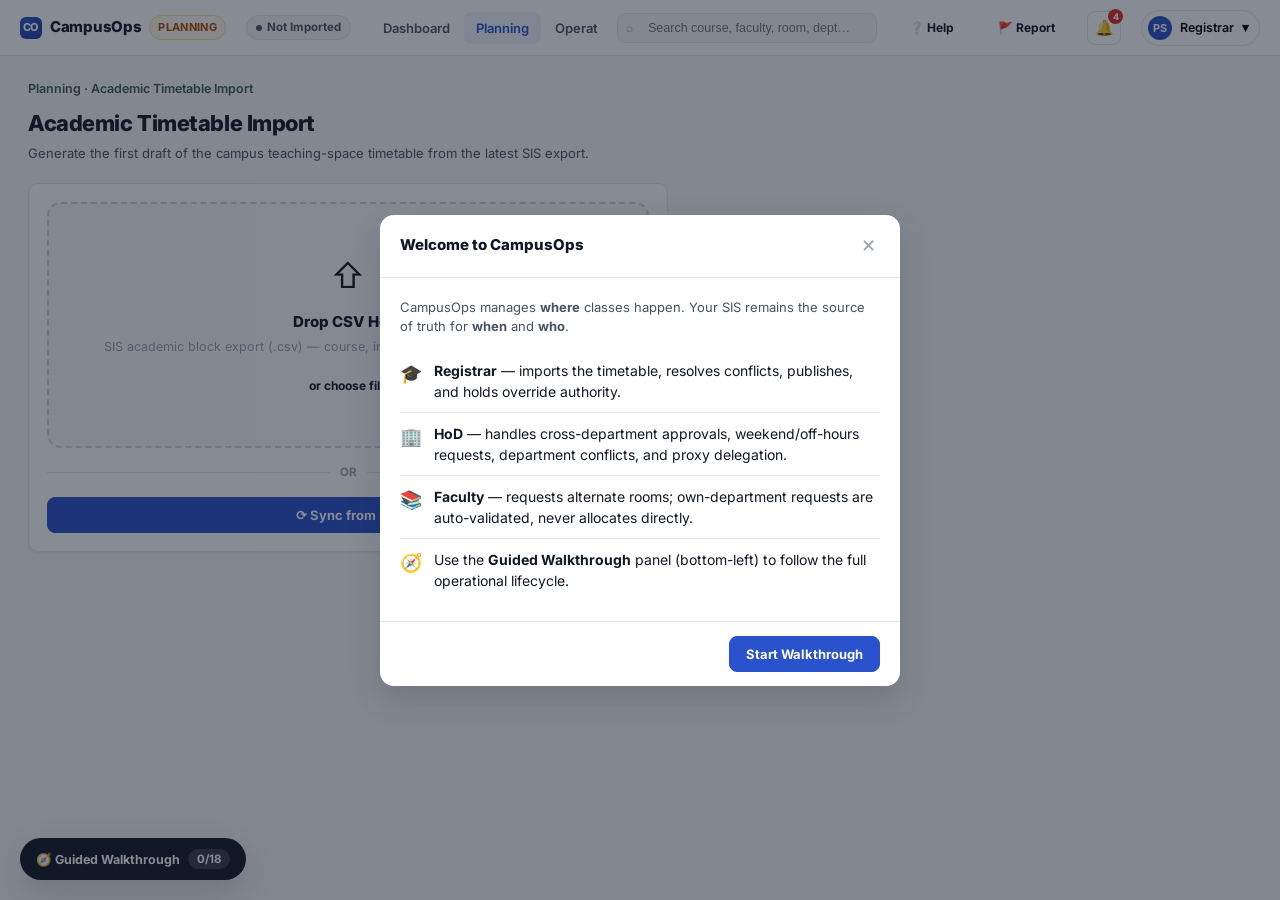
==== CampusOps.html @ adc52c23 "Rename CampusOps,html to CampusOps.html" ====
<!DOCTYPE html>
<html lang="en">
<head>
<meta charset="UTF-8" />
<meta name="viewport" content="width=device-width, initial-scale=1.0" />
<title>CampusOps — Campus Space Operations</title>
<link rel="preconnect" href="https://fonts.googleapis.com">
<link href="https://fonts.googleapis.com/css2?family=Inter:wght@400;500;600;700;800&family=JetBrains+Mono:wght@500;600&display=swap" rel="stylesheet">
<style>
:root{
  --bg:#F6F7F9;
  --surface:#FFFFFF;
  --border:#E4E7EC;
  --border-strong:#D0D5DD;
  --text:#101828;
  --text-2:#475467;
  --text-3:#98A2B3;
  --blue:#2952CC;
  --blue-dark:#1F3FA3;
  --blue-light:#EEF2FF;
  --blue-line:#C7D2FE;
  --red:#D92D20;
  --red-light:#FEF3F2;
  --red-line:#FECDCA;
  --amber:#B54708;
  --amber-light:#FFFAEB;
  --amber-line:#FEDF89;
  --green:#067647;
  --green-light:#ECFDF3;
  --green-line:#ABEFC6;
  --grey-chip:#F2F4F7;
  --radius:10px;
  --shadow-sm:0 1px 2px rgba(16,24,40,.05);
  --shadow-md:0 4px 12px rgba(16,24,40,.08);
  --shadow-lg:0 12px 32px rgba(16,24,40,.16);
}
*{box-sizing:border-box;}
html,body{margin:0;padding:0;}
body{
  font-family:'Inter',-apple-system,BlinkMacSystemFont,sans-serif;
  background:var(--bg);
  color:var(--text);
  font-size:14px;
  line-height:1.5;
  -webkit-font-smoothing:antialiased;
}
.mono{font-family:'JetBrains Mono',monospace;}
a{color:inherit;text-decoration:none;}
button{font-family:inherit;cursor:pointer;}
::selection{background:var(--blue-line);}

#app{min-height:100vh;display:flex;flex-direction:column;}

/* ===== Topbar ===== */
.topbar{
  height:56px;flex:0 0 56px;display:flex;align-items:center;gap:20px;
  padding:0 20px;background:var(--surface);border-bottom:1px solid var(--border);
  position:sticky;top:0;z-index:40;
}
.logo{display:flex;align-items:center;gap:8px;font-weight:800;font-size:15px;letter-spacing:-.02em;flex:0 0 auto;}
.logo .mark{width:22px;height:22px;border-radius:6px;background:linear-gradient(135deg,var(--blue),var(--blue-dark));display:flex;align-items:center;justify-content:center;color:#fff;font-size:11px;font-weight:800;}
.mode-badge{font-size:11px;font-weight:700;padding:3px 8px;border-radius:100px;letter-spacing:.03em;text-transform:uppercase;}
.mode-badge.planning{background:var(--amber-light);color:var(--amber);border:1px solid var(--amber-line);}
.mode-badge.operations{background:var(--green-light);color:var(--green);border:1px solid var(--green-line);}

.topnav{display:flex;align-items:center;gap:2px;flex:1;overflow-x:auto;}
.topnav button{
  background:transparent;border:none;color:var(--text-2);font-size:13px;font-weight:600;
  padding:8px 12px;border-radius:8px;white-space:nowrap;transition:background .12s,color .12s;
}
.topnav button:hover{background:var(--grey-chip);color:var(--text);}
.topnav button.active{background:var(--blue-light);color:var(--blue);}

.search-wrap{position:relative;flex:0 0 260px;}
.search-wrap input{
  width:100%;padding:7px 10px 7px 30px;border-radius:8px;border:1px solid var(--border);
  background:var(--bg);font-size:12.5px;color:var(--text);
}
.search-wrap input:focus{outline:2px solid var(--blue-line);background:var(--surface);}
.search-icon{position:absolute;left:9px;top:50%;transform:translateY(-50%);color:var(--text-3);font-size:12px;}
.search-results{
  position:absolute;top:36px;left:0;right:0;background:var(--surface);border:1px solid var(--border);
  border-radius:10px;box-shadow:var(--shadow-lg);max-height:280px;overflow:auto;z-index:60;
}
.search-row{padding:8px 12px;display:flex;align-items:center;justify-content:space-between;gap:8px;border-bottom:1px solid var(--border);}
.search-row:last-child{border-bottom:none;}
.search-row:hover{background:var(--blue-light);}
.search-empty{padding:14px;color:var(--text-3);font-size:12.5px;text-align:center;}

.persona-switcher{position:relative;flex:0 0 auto;}
.persona-btn{
  display:flex;align-items:center;gap:8px;background:var(--surface);border:1px solid var(--border);
  padding:5px 10px 5px 6px;border-radius:100px;font-size:12.5px;font-weight:600;
}
.avatar{width:24px;height:24px;border-radius:50%;background:var(--blue);color:#fff;display:flex;align-items:center;justify-content:center;font-size:11px;font-weight:700;}
.persona-menu{
  position:absolute;right:0;top:40px;background:var(--surface);border:1px solid var(--border);
  border-radius:10px;box-shadow:var(--shadow-lg);width:230px;padding:6px;z-index:60;
}
.persona-menu .label{font-size:11px;color:var(--text-3);padding:6px 8px 2px;text-transform:uppercase;letter-spacing:.04em;font-weight:700;}
.persona-opt{display:flex;align-items:center;gap:8px;padding:8px;border-radius:8px;font-size:13px;font-weight:600;}
.persona-opt:hover{background:var(--grey-chip);}
.persona-opt.active{background:var(--blue-light);color:var(--blue);}

.bell{position:relative;flex:0 0 auto;width:34px;height:34px;border-radius:8px;border:1px solid var(--border);background:var(--surface);display:flex;align-items:center;justify-content:center;font-size:15px;}
.bell .dot{position:absolute;top:-3px;right:-3px;background:var(--red);color:#fff;font-size:9px;font-weight:800;min-width:15px;height:15px;border-radius:50%;display:flex;align-items:center;justify-content:center;padding:0 3px;}

/* ===== Layout ===== */
.body-wrap{flex:1;display:flex;min-height:0;}
.main{flex:1;padding:24px 28px 90px;max-width:1360px;margin:0 auto;width:100%;}
.crumbs{font-size:12.5px;color:var(--text-3);margin-bottom:8px;font-weight:600;}
.crumbs span.cur{color:var(--text-2);}
.crumbs a:hover{color:var(--blue);}
.page-head{display:flex;align-items:flex-end;justify-content:space-between;margin-bottom:20px;gap:16px;flex-wrap:wrap;}
.page-title{font-size:22px;font-weight:800;letter-spacing:-.02em;margin:0 0 4px;}
.page-sub{color:var(--text-2);font-size:13px;margin:0;}
.btn{
  border:1px solid var(--border-strong);background:var(--surface);color:var(--text);
  padding:9px 16px;border-radius:8px;font-size:13px;font-weight:700;display:inline-flex;align-items:center;gap:6px;
  transition:all .12s;
}
.btn:hover{background:var(--grey-chip);}
.btn.primary{background:var(--blue);border-color:var(--blue);color:#fff;}
.btn.primary:hover{background:var(--blue-dark);}
.btn.danger{background:var(--red);border-color:var(--red);color:#fff;}
.btn.danger:hover{background:#B42318;}
.btn.ghost{border-color:transparent;background:transparent;}
.btn.ghost:hover{background:var(--grey-chip);}
.btn.sm{padding:6px 11px;font-size:12px;}
.btn:disabled{opacity:.45;cursor:not-allowed;}
.btn:disabled:hover{background:var(--surface);}

/* ===== Cards / Grid ===== */
.grid{display:grid;gap:14px;}
.grid.cols-4{grid-template-columns:repeat(4,1fr);}
.grid.cols-3{grid-template-columns:repeat(3,1fr);}
.grid.cols-2{grid-template-columns:repeat(2,1fr);}
@media(max-width:1000px){.grid.cols-4{grid-template-columns:repeat(2,1fr);}.grid.cols-3{grid-template-columns:repeat(2,1fr);}}

.card{background:var(--surface);border:1px solid var(--border);border-radius:var(--radius);box-shadow:var(--shadow-sm);}
.card-pad{padding:18px;}
.stat-card{padding:16px 18px;}
.stat-card .stat-label{font-size:12px;color:var(--text-2);font-weight:600;display:flex;align-items:center;gap:6px;margin-bottom:8px;}
.stat-card .stat-value{font-size:26px;font-weight:800;letter-spacing:-.02em;}
.stat-card .stat-value.red{color:var(--red);}
.stat-card .stat-value.amber{color:var(--amber);}
.stat-card .stat-value.green{color:var(--green);}
.stat-card .stat-foot{font-size:11.5px;color:var(--text-3);margin-top:4px;}

.section-title{font-size:14px;font-weight:800;margin:26px 0 12px;display:flex;align-items:center;justify-content:space-between;}
.section-title .hint{font-size:11.5px;font-weight:600;color:var(--text-3);}

/* building tile */
.tile{padding:16px;cursor:pointer;transition:box-shadow .12s,border-color .12s;}
.tile:hover{box-shadow:var(--shadow-md);border-color:var(--border-strong);}
.tile-top{display:flex;align-items:center;justify-content:space-between;margin-bottom:10px;}
.tile-name{font-weight:700;font-size:14px;}
.tile-meta{font-size:12px;color:var(--text-2);}
.occ-bar{height:6px;background:var(--grey-chip);border-radius:100px;overflow:hidden;margin-top:10px;}
.occ-bar .fill{height:100%;background:var(--blue);border-radius:100px;}

/* chips */
.chip{display:inline-flex;align-items:center;gap:5px;font-size:11.5px;font-weight:700;padding:3px 9px;border-radius:100px;white-space:nowrap;}
.chip.blue{background:var(--blue-light);color:var(--blue);border:1px solid var(--blue-line);}
.chip.red{background:var(--red-light);color:var(--red);border:1px solid var(--red-line);}
.chip.amber{background:var(--amber-light);color:var(--amber);border:1px solid var(--amber-line);}
.chip.green{background:var(--green-light);color:var(--green);border:1px solid var(--green-line);}
.chip.grey{background:var(--grey-chip);color:var(--text-2);border:1px solid var(--border);}
.dot-ind{width:6px;height:6px;border-radius:50%;background:currentColor;}

/* priority pill */
.pri{font-size:11px;font-weight:800;padding:3px 8px;border-radius:6px;letter-spacing:.02em;}
.pri.P0{background:#7A271A;color:#fff;}
.pri.P1{background:var(--red);color:#fff;}
.pri.P2{background:var(--amber);color:#fff;}
.pri.P3{background:#6941C6;color:#fff;}
.pri.P4{background:var(--text-3);color:#fff;}

/* table */
.table-wrap{background:var(--surface);border:1px solid var(--border);border-radius:var(--radius);overflow:hidden;box-shadow:var(--shadow-sm);}
table{width:100%;border-collapse:collapse;font-size:13px;}
thead th{
  text-align:left;font-size:11px;text-transform:uppercase;letter-spacing:.04em;color:var(--text-3);
  font-weight:700;padding:10px 16px;border-bottom:1px solid var(--border);background:#FAFBFC;
}
tbody td{padding:11px 16px;border-bottom:1px solid var(--border);vertical-align:middle;}
tbody tr:last-child td{border-bottom:none;}
tbody tr.clickable{cursor:pointer;transition:background .1s;}
tbody tr.clickable:hover{background:var(--blue-light);}
.cell-strong{font-weight:700;}
.cell-muted{color:var(--text-3);}
.group-row td{background:#FAFBFC;font-weight:800;font-size:11.5px;text-transform:uppercase;letter-spacing:.04em;color:var(--text-2);padding:8px 16px;}

/* conflict card list */
.conflict-item{display:flex;align-items:center;gap:14px;padding:14px 16px;border-bottom:1px solid var(--border);}
.conflict-item:last-child{border-bottom:none;}
.conflict-main{flex:1;min-width:0;}
.conflict-title{font-weight:700;font-size:13.5px;display:flex;align-items:center;gap:8px;margin-bottom:2px;}
.conflict-sub{color:var(--text-2);font-size:12.5px;}

/* form */
.field{margin-bottom:14px;}
.field label{display:block;font-size:12.5px;font-weight:700;margin-bottom:6px;color:var(--text-2);}
.field input[type=text],.field input[type=date],.field input[type=time],.field input[type=number],.field select,.field textarea{
  width:100%;padding:9px 11px;border:1px solid var(--border-strong);border-radius:8px;font-size:13px;font-family:inherit;background:var(--surface);color:var(--text);
}
.field textarea{resize:vertical;min-height:70px;}
.field input:focus,.field select:focus,.field textarea:focus{outline:2px solid var(--blue-line);border-color:var(--blue);}
.checkrow{display:flex;gap:18px;}
.checkitem{display:flex;align-items:center;gap:6px;font-size:13px;font-weight:600;}

/* stepper */
.stepper{display:flex;align-items:center;gap:0;margin:14px 0 6px;}
.stepper .step{display:flex;flex-direction:column;align-items:center;flex:1;position:relative;}
.stepper .step .dotc{width:26px;height:26px;border-radius:50%;background:var(--grey-chip);color:var(--text-3);display:flex;align-items:center;justify-content:center;font-size:12px;font-weight:800;border:2px solid var(--border);z-index:1;}
.stepper .step.done .dotc{background:var(--green);border-color:var(--green);color:#fff;}
.stepper .step.active .dotc{background:var(--blue);border-color:var(--blue);color:#fff;}
.stepper .step .lbl{font-size:11px;margin-top:6px;color:var(--text-2);font-weight:700;text-align:center;}
.stepper .step:not(:last-child)::after{content:'';position:absolute;top:13px;left:calc(50% + 16px);right:calc(-50% + 16px);height:2px;background:var(--border);}
.stepper .step.done:not(:last-child)::after{background:var(--green);}

/* pipeline processing */
.pipe-item{display:flex;align-items:center;gap:10px;padding:9px 0;font-size:13px;font-weight:600;color:var(--text-3);}
.pipe-item.done{color:var(--text);}
.pipe-item .ic{width:18px;height:18px;border-radius:50%;border:2px solid var(--border-strong);flex:0 0 auto;display:flex;align-items:center;justify-content:center;font-size:10px;}
.pipe-item.done .ic{background:var(--green);border-color:var(--green);color:#fff;}
.pipe-item.spin .ic{border-top-color:var(--blue);animation:spin .8s linear infinite;}
@keyframes spin{to{transform:rotate(360deg);}}

/* dropzone */
.dropzone{
  border:2px dashed var(--border-strong);border-radius:14px;padding:46px 20px;text-align:center;background:#FAFBFC;
  transition:border-color .15s,background .15s;
}
.dropzone.hover{border-color:var(--blue);background:var(--blue-light);}
.dropzone .icon{font-size:34px;margin-bottom:10px;}

/* modal */
.modal-backdrop{position:fixed;inset:0;background:rgba(16,24,40,.5);display:flex;align-items:center;justify-content:center;z-index:100;padding:20px;}
.modal{background:var(--surface);border-radius:14px;width:100%;max-width:480px;box-shadow:var(--shadow-lg);max-height:88vh;overflow:auto;}
.modal.wide{max-width:640px;}
.modal-head{padding:18px 20px;border-bottom:1px solid var(--border);display:flex;align-items:center;justify-content:space-between;}
.modal-head h3{margin:0;font-size:15px;font-weight:800;}
.modal-body{padding:20px;}
.modal-foot{padding:14px 20px;border-top:1px solid var(--border);display:flex;justify-content:flex-end;gap:8px;}
.close-x{background:none;border:none;font-size:18px;color:var(--text-3);line-height:1;padding:4px;}

.room-suggest{display:flex;align-items:center;justify-content:space-between;padding:12px 14px;border:1px solid var(--border);border-radius:10px;margin-bottom:10px;}
.room-suggest .rname{font-weight:700;font-size:13.5px;}
.room-suggest .rmeta{font-size:12px;color:var(--text-2);margin-top:2px;}

/* toasts */
.toast-stack{position:fixed;bottom:20px;right:20px;z-index:200;display:flex;flex-direction:column;gap:8px;width:320px;}
.toast{background:var(--text);color:#fff;padding:12px 14px;border-radius:10px;font-size:13px;font-weight:600;box-shadow:var(--shadow-lg);display:flex;gap:10px;align-items:flex-start;animation:toastin .18s ease-out;}
.toast .ic{flex:0 0 auto;}
@keyframes toastin{from{opacity:0;transform:translateY(6px);}to{opacity:1;transform:translateY(0);}}

/* walkthrough panel */
.wt-fab{position:fixed;left:20px;bottom:20px;z-index:90;background:var(--text);color:#fff;border:none;border-radius:100px;padding:11px 16px;font-weight:700;font-size:12.5px;box-shadow:var(--shadow-lg);display:flex;align-items:center;gap:8px;}
.wt-panel{position:fixed;left:20px;bottom:20px;z-index:90;width:300px;background:var(--surface);border:1px solid var(--border);border-radius:14px;box-shadow:var(--shadow-lg);max-height:70vh;display:flex;flex-direction:column;}
.wt-head{padding:12px 14px;border-bottom:1px solid var(--border);display:flex;align-items:center;justify-content:space-between;}
.wt-head b{font-size:13px;}
.wt-progress{height:4px;background:var(--grey-chip);}
.wt-progress .fill{height:100%;background:var(--blue);}
.wt-list{overflow:auto;padding:8px;flex:1;}
.wt-item{display:flex;gap:8px;padding:7px 8px;border-radius:8px;font-size:12px;}
.wt-item.active{background:var(--blue-light);}
.wt-item .n{width:18px;height:18px;border-radius:50%;border:2px solid var(--border-strong);flex:0 0 auto;display:flex;align-items:center;justify-content:center;font-size:9px;font-weight:800;color:var(--text-3);margin-top:1px;}
.wt-item.done .n{background:var(--green);border-color:var(--green);color:#fff;}
.wt-item.active .n{border-color:var(--blue);color:var(--blue);}
.wt-item span.t{color:var(--text-2);font-weight:600;}
.wt-item.done span.t{color:var(--text-3);text-decoration:line-through;}
.wt-item.active span.t{color:var(--text);font-weight:700;}
.wt-foot{padding:10px 14px;border-top:1px solid var(--border);}

/* banner */
.banner{padding:12px 16px;border-radius:10px;font-size:13px;font-weight:600;display:flex;align-items:center;gap:10px;margin-bottom:16px;}
.banner.green{background:var(--green-light);color:var(--green);border:1px solid var(--green-line);}
.banner.amber{background:var(--amber-light);color:var(--amber);border:1px solid var(--amber-line);}
.banner.red{background:var(--red-light);color:var(--red);border:1px solid var(--red-line);}
.banner.blue{background:var(--blue-light);color:var(--blue);border:1px solid var(--blue-line);}

.empty{padding:40px 20px;text-align:center;color:var(--text-3);}
.empty .icon{font-size:28px;margin-bottom:8px;}

.audit-row{display:flex;gap:10px;padding:10px 0;border-bottom:1px solid var(--border);font-size:12.5px;}
.audit-row:last-child{border-bottom:none;}
.audit-time{color:var(--text-3);white-space:nowrap;flex:0 0 auto;font-family:'JetBrains Mono',monospace;font-size:11px;padding-top:1px;}

.two-col{display:grid;grid-template-columns:1.3fr 1fr;gap:18px;}
@media(max-width:900px){.two-col{grid-template-columns:1fr;}}

.kv{display:grid;grid-template-columns:auto 1fr;gap:8px 16px;font-size:13px;}
.kv .k{color:var(--text-3);font-weight:600;}
.kv .v{font-weight:700;}

.pill-toggle{display:inline-flex;border:1px solid var(--border-strong);border-radius:100px;padding:2px;background:var(--grey-chip);}
.pill-toggle button{border:none;background:none;padding:5px 11px;border-radius:100px;font-size:12px;font-weight:700;color:var(--text-2);}
.pill-toggle button.on{background:var(--surface);color:var(--text);box-shadow:var(--shadow-sm);}

.onboard-card{max-width:520px;}
.onboard-tip{display:flex;gap:12px;padding:10px 0;border-bottom:1px solid var(--border);}
.onboard-tip:last-child{border-bottom:none;}
.onboard-tip .ic{font-size:18px;}
</style>
</head>
<body>
<div id="app"></div>

<script>
/* ============================================================
   CampusOps — Campus Space Operations prototype
   Single-file interactive prototype implementing the PRD.
   ============================================================ */

/* ---------------- DATA ---------------- */

const ROOMS = {
  A101:{id:'A101',name:'Hall A101',building:'eng',group:'Lecture Halls',capacity:120,status:'Occupied',dept:'Electrical Engineering',ownership:'DEPT_OWNED',facilities:['Projector','AC']},
  A102:{id:'A102',name:'Hall A102',building:'eng',group:'Lecture Halls',capacity:60,status:'Available',dept:'Electrical Engineering',ownership:'DEPT_OWNED',facilities:['Projector']},
  A103:{id:'A103',name:'Hall A103',building:'eng',group:'Lecture Halls',capacity:100,status:'Offline',reason:'Electrical Failure',dept:'Electrical Engineering',ownership:'DEPT_OWNED',facilities:['Projector','AC']},
  A204:{id:'A204',name:'Hall A204',building:'eng',group:'Lecture Halls',capacity:150,status:'Available',dept:'Electrical Engineering',ownership:'DEPT_OWNED',facilities:['Projector','AC']},
  LAB1:{id:'LAB1',name:'Lab 1',building:'eng',group:'Labs',capacity:40,status:'Occupied',dept:'Electrical Engineering',ownership:'DEPT_OWNED',facilities:['AC']},
  LAB2:{id:'LAB2',name:'Lab 2',building:'eng',group:'Labs',capacity:40,status:'Maintenance',dept:'Electrical Engineering',ownership:'DEPT_OWNED',facilities:[]},
  SEM1:{id:'SEM1',name:'Seminar 1',building:'eng',group:'Seminar Rooms',capacity:30,status:'Reserved',dept:'Electrical Engineering',ownership:'DEPT_OWNED',facilities:['Projector']},
  CLAB1:{id:'CLAB1',name:'Computer Lab 1',building:'eng',group:'Computer Labs',capacity:50,status:'Occupied',dept:'Electrical Engineering',ownership:'DEPT_OWNED',facilities:['Projector','AC']},
  SHR1:{id:'SHR1',name:'Common Room E1',building:'eng',group:'Shared Spaces',capacity:20,status:'Available',dept:null,ownership:'COMMON',facilities:[]},

  S201:{id:'S201',name:'Hall S201',building:'sci',group:'Lecture Halls',capacity:80,status:'Occupied',dept:'Physics',ownership:'DEPT_OWNED',facilities:['Projector']},
  S203:{id:'S203',name:'Hall S203',building:'sci',group:'Lecture Halls',capacity:70,status:'Available',dept:'Physics',ownership:'DEPT_OWNED',facilities:['Projector','AC']},
  S204:{id:'S204',name:'Hall S204',building:'sci',group:'Lecture Halls',capacity:90,status:'Offline',reason:'Network & AV Outage',dept:'Physics',ownership:'DEPT_OWNED',facilities:['Projector']},
  PLAB:{id:'PLAB',name:'Physics Lab',building:'sci',group:'Labs',capacity:70,status:'Maintenance',reason:'Scheduled Maintenance',dept:'Physics',ownership:'DEPT_OWNED',facilities:['AC']},
  BLAB:{id:'BLAB',name:'Lab 3 (Bio)',building:'sci',group:'Labs',capacity:40,status:'Occupied',dept:'Biotechnology',ownership:'DEPT_OWNED',facilities:['AC']},

  B101:{id:'B101',name:'Hall B101',building:'mgmt',group:'Lecture Halls',capacity:160,status:'Available',dept:'Management',ownership:'DEPT_OWNED',facilities:['Projector','AC']},
  B102:{id:'B102',name:'Hall B102',building:'mgmt',group:'Lecture Halls',capacity:160,status:'Available',dept:'Management',ownership:'DEPT_OWNED',facilities:['Projector','AC']},
  SH1:{id:'SH1',name:'Seminar Hall 1',building:'mgmt',group:'Seminar Rooms',capacity:45,status:'Occupied',dept:'Management',ownership:'DEPT_OWNED',facilities:['Projector']},
  SH2:{id:'SH2',name:'Seminar Hall 2',building:'mgmt',group:'Seminar Rooms',capacity:80,status:'Available',dept:'Management',ownership:'DEPT_OWNED',facilities:['Projector','AC']},

  M101:{id:'M101',name:'Hall M101',building:'mech',group:'Lecture Halls',capacity:90,status:'Available',dept:'Mechanical Engineering',ownership:'DEPT_OWNED',facilities:['Projector','AC']},
  MLAB1:{id:'MLAB1',name:'Mechanical Lab 1',building:'mech',group:'Labs',capacity:40,status:'Available',dept:'Mechanical Engineering',ownership:'DEPT_OWNED',facilities:['AC']},

  AUD:{id:'AUD',name:'Main Auditorium',building:'common',group:'Common Facilities',capacity:500,status:'Booked',dept:null,ownership:'PREMIUM',facilities:['Projector','AC','Stage','PA System']},
  SHA:{id:'SHA',name:'Seminar Hall A',building:'common',group:'Common Facilities',capacity:80,status:'Available',dept:null,ownership:'COMMON',facilities:['Projector','AC']},
  IHUB:{id:'IHUB',name:'Innovation Hub',building:'common',group:'Common Facilities',capacity:60,status:'Occupied',dept:null,ownership:'COMMON',facilities:['Projector','AC']},
};

const BUILDINGS = [
  {id:'eng',name:'Engineering Block',status:'operational'},
  {id:'sci',name:'Science Block',status:'alert'},
  {id:'mgmt',name:'Management Block',status:'operational'},
  {id:'mech',name:'Mechanical Engineering Block',status:'operational'},
  {id:'lib',name:'Central Library',status:'operational',noRooms:true},
];

/* Ownership badge helper — Section 5 (Ownership, Governance & Priority Hierarchy) */
function ownershipBadge(r){
  const map = {
    DEPT_OWNED:{label:'Dept Owned', cls:'blue'},
    COMMON:{label:'Common Facility', cls:'grey'},
    PREMIUM:{label:'Premium Space', cls:'amber'},
  };
  const m = map[r.ownership] || map.COMMON;
  return `<span class="chip ${m.cls}">${m.label}</span>`;
}

/* Priority hierarchy legend — Section 5 (Priority Hierarchy / Tie-Breakers) */
const PRIORITY_LEGEND = [
  {p:'P0', label:'Emergency Ops', desc:'Life-safety, hardware failure cascades, and other emergency operations. Always wins ties.'},
  {p:'P1', label:'University Critical', desc:'Core academic sessions with no assigned venue — blocks timetable publication.'},
  {p:'P2', label:'Scheduled Classes', desc:'Regular SIS-driven teaching sessions once allocated.'},
  {p:'P3', label:'Approved Events', desc:'Ad-hoc faculty bookings and approved events / weekend labs.'},
  {p:'P4', label:'Student Activities', desc:'Clubs and student-run activities — lowest tie-break priority.'},
];

function buildingOccupancy(id){
  const rooms = Object.values(ROOMS).filter(r=>r.building===id);
  if(!rooms.length) return 40;
  const occ = rooms.filter(r=>r.status==='Occupied'||r.status==='Reserved'||r.status==='Booked').length;
  return Math.round((occ/rooms.length)*100);
}
function buildingAlert(id){
  const rooms = Object.values(ROOMS).filter(r=>r.building===id && r.status==='Offline');
  return rooms.length ? `${rooms[0].name} Offline` : null;
}

let SESSIONS = [
  {id:'CS301',course:'CS301',faculty:'Dr Rao',dept:'Electrical Engineering',students:65,venue:'A204',status:'Assigned',day:'Mon',time:'09:00'},
  {id:'EE401',course:'EE401',faculty:'Dr Shah',dept:'Electrical Engineering',students:142,venue:null,status:'Conflict',day:'Mon',time:'10:00'},
  {id:'MBA101',course:'MBA101',faculty:'Dr Mehta',dept:'Management',students:28,venue:'AUD',status:'Assigned',flag:'oversized',day:'Mon',time:'11:00'},
  {id:'ME302',course:'ME302',faculty:'Dr Iyer',dept:'Mechanical Engineering',students:55,venue:'A103',status:'Conflict',day:'Tue',time:'09:00'},
  {id:'CS205',course:'CS205',faculty:'Dr Nair',dept:'Electrical Engineering',students:90,venue:'A101',status:'Assigned',day:'Tue',time:'10:00'},
  {id:'BIO110',course:'BIO110',faculty:'Dr Kapoor',dept:'Biotechnology',students:40,venue:'BLAB',status:'Assigned',day:'Tue',time:'13:00'},
  {id:'EE305',course:'EE305',faculty:'Dr Verma',dept:'Electrical Engineering',students:55,venue:'A103',status:'Assigned',day:'Wed',time:'09:00'},
  {id:'PHY201',course:'PHY201',faculty:'Dr Das',dept:'Physics',students:60,venue:'PLAB',status:'Assigned',day:'Wed',time:'11:00'},
  {id:'MGT210',course:'MGT210',faculty:'Dr Bose',dept:'Management',students:45,venue:'SH1',status:'Assigned',day:'Thu',time:'14:00'},
  {id:'CS410',course:'CS410',faculty:'Dr Rao',dept:'Electrical Engineering',students:30,venue:'S204',status:'Conflict',day:'Thu',time:'09:00'},
  {id:'ME401',course:'ME401',faculty:'Dr Iyer',dept:'Mechanical Engineering',students:38,venue:'A103',status:'Assigned',day:'Fri',time:'10:00'},
];

const DEPARTMENTS = ['Electrical Engineering','Mechanical Engineering','Management','Physics','Biotechnology'];
const DAYS = ['Mon','Tue','Wed','Thu','Fri'];
const TIME_SLOTS = ['09:00','10:00','11:00','13:00','14:00'];

const TIMETABLE_META = { semester:'Fall 2026', version:3, published:true };

let CONFLICTS = [
  {id:'c1',priority:'P1',title:'EE401',subtitle:'142 Students · No Suitable Room',type:'no_room',action:'Resolve',status:'open',sessionId:'EE401',origin:'Initial Planning'},
  {id:'c2',priority:'P1',title:'ME302',subtitle:'Double Booking · Hall A103, Tue 11:00 (clashes with EE305)',type:'double_book',action:'Resolve',status:'open',sessionId:'ME302',origin:'Initial Planning'},
  {id:'c3',priority:'P2',title:'Hall S204',subtitle:'Offline · Science Block — Network & AV Outage',type:'offline',action:'Review',status:'open',roomId:'S204',origin:'Initial Planning'},
  {id:'c4',priority:'P3',title:'MBA101',subtitle:'Oversized Venue · Main Auditorium assigned for 28 students',type:'oversized',action:'Optimize',status:'open',sessionId:'MBA101',origin:'Initial Planning'},
];

const FACULTY_HOME_DEPT = 'Mechanical Engineering'; // demo faculty persona's home department
const HOD_DEPT = 'Mechanical Engineering';           // demo HoD persona's department

let REQUESTS = [
  // Cross-dept: Dr Iyer (Mechanical) requesting Management's Hall B101 — awaiting Home HoD recommendation
  {id:'r1',course:'ME302 (Weekend Lab)',faculty:'Dr Iyer',dept:'Mechanical Engineering',date:'2026-08-08',time:'10:00',strength:35,facilities:['Projector'],roomId:'B101',status:'pending_recommendation',stage:1,crossDept:true,homeDept:'Mechanical Engineering',owningDept:'Management',flowType:'cross'},
  // Cross-dept: Dr Shah (Electrical Engineering) requesting Mechanical's Hall M101 — already recommended, awaiting Owning HoD (Mechanical) final approval
  {id:'r2',course:'EE499 (Guest Lecture)',faculty:'Dr Shah',dept:'Electrical Engineering',date:'2026-08-10',time:'11:00',strength:80,facilities:['Projector'],roomId:'M101',status:'pending_owning_hod',stage:2,crossDept:true,homeDept:'Electrical Engineering',owningDept:'Mechanical Engineering',flowType:'cross'},
  // Same-dept, off-hours: Dr Iyer requesting her own department's Mechanical Lab 1 at a weekend/off-hours slot — needs HoD approval
  {id:'r3',course:'ME210 (Weekend Make-up Lab)',faculty:'Dr Iyer',dept:'Mechanical Engineering',date:'2026-08-08',time:'19:00',strength:32,facilities:['AC'],roomId:'MLAB1',status:'pending_dept',stage:1,crossDept:false,flowType:'offhours',offHours:true},
];

let AUDIT_LOG = [];
function logAudit(text){
  AUDIT_LOG.unshift({time:new Date().toLocaleTimeString([], {hour:'2-digit',minute:'2-digit'}),text});
}

/* ---------------- STATE ---------------- */

const state = {
  mode:'planning',          // planning | operations
  screen:'import',          // current screen id
  persona:'registrar',      // registrar | hod | faculty
  timetableStatus:'not_imported', // not_imported | importing | draft | published
  importStep:-1,
  focusBuildingId:null,
  focusRoomId:null,
  focusConflictId:null,
  searchOpen:false,
  searchQuery:'',
  personaMenuOpen:false,
  modal:null,               // {type:'assist', conflictId} | {type:'forceCancel'} | {type:'onboard'}
  wtOpen:false,
  wtCollapsed:false,
  forceCancelReason:'',
  forceCancelStage:0,       // 0 idle, 1 reason entry, 2 running, 3 done
  forceCancelPipe:0,
  proxyOnLeave:false,
  proxyTeacher:'Prof. Sameer Kulkarni',
  facultyDraft:{date:'2026-08-06',time:'14:00',strength:40,projector:true,ac:false,roomId:null},
  toasts:[],
  seenOnboard:false,
  mtView:'weekly',          // weekly | daily
  mtDay:'Mon',
  mtFilters:{dept:'', building:'', room:'', faculty:'', course:''},
  midUpdateStatus:'idle',   // idle | running | done
  midUpdateStep:-1,
  facultyPipeStage:0,       // 0 idle, 1 running, 2 done (own-dept auto validation)
  facultyPipeStep:-1,
};

const P1_CONFLICT_IDS = ['c1','c2'];

const WALKTHROUGH = [
  {k:'imported', t:'Import SIS Schedule'},
  {k:'generated', t:'Generate Teaching Space Timetable'},
  {k:'reviewedMaster', t:'Review University Master Timetable'},
  {k:'resolvedConflict', t:'Resolve P1 Conflicts'},
  {k:'published', t:'Publish Timetable'},
  {k:'viewedDashboard', t:'Registrar Dashboard'},
  {k:'openedBuilding', t:'Building Operations'},
  {k:'openedRoom', t:'Room Operations'},
  {k:'switchedFaculty', t:'Switch to Faculty'},
  {k:'submittedReq', t:'Faculty submits room request'},
  {k:'autoApproved', t:'Auto approval (same department)'},
  {k:'switchedHod', t:'Switch to HoD'},
  {k:'crossApproved', t:'Cross Department approval'},
  {k:'backToRegistrar', t:'Return to Registrar'},
  {k:'forceCancel', t:'Registrar Force Cancel'},
  {k:'midSemesterStarted', t:'Import Updated SIS Schedule'},
  {k:'incrementalValidated', t:'Incremental Validation'},
  {k:'viewedUpdatedMaster', t:'Updated Master Timetable'},
];
const wtFlags = {};

function markWt(k){
  if(!wtFlags[k]){ wtFlags[k]=true; }
}
function wtCurrentIndex(){
  for(let i=0;i<WALKTHROUGH.length;i++){ if(!wtFlags[WALKTHROUGH[i].k]) return i; }
  return WALKTHROUGH.length-1;
}

function toast(msg,icon){
  const id = Math.random().toString(36).slice(2);
  state.toasts.push({id,msg,icon:icon||'✓'});
  render();
  setTimeout(()=>{ state.toasts = state.toasts.filter(t=>t.id!==id); render(); }, 3600);
}

function esc(s){ return String(s==null?'':s).replace(/[&<>"']/g, c=>({'&':'&amp;','<':'&lt;','>':'&gt;','"':'&quot;',"'":'&#39;'}[c])); }

/* ---------------- NAV / ROUTING ---------------- */

function go(screen, extra){
  state.screen = screen;
  state.searchOpen=false; state.personaMenuOpen=false;
  if(extra) Object.assign(state, extra);
  window.scrollTo(0,0);
  render();
}
function setPersona(p){
  state.persona = p;
  state.personaMenuOpen=false;
  if(p==='hod'){ markWt('switchedHod'); go('hodDashboard'); return; }
  if(p==='faculty'){ markWt('switchedFaculty'); go('facultyWorkspace'); return; }
  if(p==='registrar'){ markWt('backToRegistrar'); go(state.mode==='planning'?'import':'registrarDashboard'); return; }
  render();
}

/* ---------------- TOPBAR ---------------- */

function personaLabel(p){
  return {registrar:'Registrar', hod:'Dept. Head (HoD)', faculty:'Faculty'}[p];
}
function personaSub(p){
  return {registrar:'Priya Sharma · Global Approver', hod:'Dr. Arvind Menon · Mech. Engg.', faculty:'Dr. Priya Iyer · Mech. Engg.'}[p];
}
function personaInitials(p){
  return {registrar:'PS', hod:'AM', faculty:'PI'}[p];
}

function renderTopnav(){
  if(state.persona==='registrar'){
    const items = [
      {id:'registrarDashboard', label:'Dashboard', mode:'operations'},
      {id:'import', label:'Planning', mode:'planning'},
      {id:'registrarDashboard', label:'Operations', mode:'operations', key:'operations'},
      {id:'masterTimetable', label:'Master Timetable'},
      {id:'buildings', label:'Buildings'},
      {id:'conflictInbox', label:'Conflict Inbox'},
      {id:'approvals', label:'Approvals'},
      {id:'reports', label:'Reports'},
    ];
    return items.map(it=>{
      const activeKey = it.key || it.id;
      const isActive = (it.key==='operations') ? (state.mode==='operations' && ['registrarDashboard','buildingOps','roomOps','emergencyOverride'].includes(state.screen))
        : (it.id==='import') ? (state.mode==='planning' && state.screen!=='masterTimetable')
        : state.screen===it.id;
      return `<button class="${isActive?'active':''}" onclick="handleTopnav('${it.id}','${it.mode||''}')">${it.label}</button>`;
    }).join('');
  }
  if(state.persona==='hod'){
    return `
      <button class="${state.screen==='hodDashboard'?'active':''}" onclick="go('hodDashboard')">Department Dashboard</button>
      <button class="${state.screen==='approvals'?'active':''}" onclick="go('approvals')">Approvals</button>
    `;
  }
  return `
    <button class="${state.screen==='facultyWorkspace'?'active':''}" onclick="go('facultyWorkspace')">My Classes</button>
    <button class="${state.screen==='facultyRequest'?'active':''}" onclick="go('facultyRequest')">Request Room</button>
  `;
}
function handleTopnav(id, mode){
  if(mode) state.mode = mode;
  if(id==='registrarDashboard' && state.mode==='operations'){ markWt('viewedDashboard'); }
  if(id==='masterTimetable'){ markWt('reviewedMaster'); if(state.midUpdateStatus==='done') markWt('viewedUpdatedMaster'); }
  go(id);
}

function renderSearch(){
  if(state.persona!=='registrar') return '';
  const q = state.searchQuery.trim().toLowerCase();
  let results = [];
  if(q){
    Object.values(ROOMS).forEach(r=>{ if(r.name.toLowerCase().includes(q)||r.id.toLowerCase().includes(q)) results.push({type:'Venue',label:r.name,go:()=>go('roomOps',{focusRoomId:r.id,focusBuildingId:r.building,mode:'operations'})}); });
    SESSIONS.forEach(s=>{ if(s.course.toLowerCase().includes(q)||s.faculty.toLowerCase().includes(q)) results.push({type:'Course',label:`${s.course} — ${s.faculty}`,go:()=>go(state.mode==='planning'?'timetable':'conflictInbox')}); });
    BUILDINGS.forEach(b=>{ if(b.name.toLowerCase().includes(q)) results.push({type:'Building',label:b.name,go:()=>go('buildingOps',{focusBuildingId:b.id,mode:'operations'})}); });
    results = results.slice(0,7);
  }
  return `
  <div class="search-wrap">
    <span class="search-icon">⌕</span>
    <input type="text" id="searchInput" placeholder="Search course, faculty, room, dept…" value="${esc(state.searchQuery)}"
      oninput="state.searchQuery=this.value; state.searchOpen=true; render();"
      onfocus="state.searchOpen=true; render();"
      onblur="setTimeout(()=>{state.searchOpen=false; render();},150)" />
    ${state.searchOpen && q ? `
    <div class="search-results">
      ${results.length? results.map((r,i)=>`
        <div class="search-row" onmousedown="searchGo(${i})">
          <span>${esc(r.label)}</span><span class="chip grey">${r.type}</span>
        </div>`).join('') : `<div class="search-empty">No matches across courses, faculty, rooms or buildings.</div>`}
    </div>` : ''}
  </div>`;
}
let _lastSearchResults = [];
function searchGo(i){ /* recomputed on render via closures; simplest: just rerun query */
  const q = state.searchQuery.trim().toLowerCase();
  let results = [];
  Object.values(ROOMS).forEach(r=>{ if(r.name.toLowerCase().includes(q)||r.id.toLowerCase().includes(q)) results.push(()=>go('roomOps',{focusRoomId:r.id,focusBuildingId:r.building,mode:'operations'})); });
  SESSIONS.forEach(s=>{ if(s.course.toLowerCase().includes(q)||s.faculty.toLowerCase().includes(q)) results.push(()=>go(state.mode==='planning'?'timetable':'conflictInbox')); });
  BUILDINGS.forEach(b=>{ if(b.name.toLowerCase().includes(q)) results.push(()=>go('buildingOps',{focusBuildingId:b.id,mode:'operations'})); });
  if(results[i]) results[i]();
  state.searchQuery=''; state.searchOpen=false;
}

function timetableStatusBadge(){
  const map = {
    not_imported:{label:'Not Imported', cls:'grey'},
    importing:{label:'Importing…', cls:'grey'},
    draft:{label:'Draft', cls:'amber'},
    published:{label:'Published', cls:'green'},
    archived:{label:'Archived', cls:'grey'},
  };
  const s = map[state.timetableStatus] || map.not_imported;
  return `<span class="chip ${s.cls}" title="Timetable Status" style="flex:0 0 auto;"><span class="dot-ind"></span> ${s.label}</span>`;
}

function renderTopbar(){
  const openConflicts = CONFLICTS.filter(c=>c.status==='open').length;
  return `
  <div class="topbar">
    <div class="logo"><span class="mark">CO</span> CampusOps <span class="mode-badge ${state.mode}">${state.mode}</span></div>
    ${timetableStatusBadge()}
    <div class="topnav">${renderTopnav()}</div>
    ${renderSearch()}
    <button class="btn ghost sm" title="Help" onclick="state.modal={type:'help'}; render();">❔ Help</button>
    <button class="btn ghost sm" title="Report an issue" onclick="state.modal={type:'report'}; render();">🚩 Report</button>
    <button class="bell" title="Notifications" onclick="go('auditView')">🔔${openConflicts?`<span class="dot">${openConflicts}</span>`:''}</button>
    <div class="persona-switcher">
      <button class="persona-btn" onclick="state.personaMenuOpen=!state.personaMenuOpen; render();">
        <span class="avatar">${personaInitials(state.persona)}</span>
        <span>${personaLabel(state.persona)}</span> ▾
      </button>
      ${state.personaMenuOpen?`
      <div class="persona-menu">
        <div class="label">Viewing as (demo)</div>
        <div class="persona-opt ${state.persona==='registrar'?'active':''}" onclick="setPersona('registrar')">🎓 Registrar / Dean</div>
        <div class="persona-opt ${state.persona==='hod'?'active':''}" onclick="setPersona('hod')">🏢 Dept. Head (HoD)</div>
        <div class="persona-opt ${state.persona==='faculty'?'active':''}" onclick="setPersona('faculty')">📚 Faculty</div>
      </div>`:''}
    </div>
  </div>`;
}

/* ---------------- PLANNING: SCREEN 1 IMPORT ---------------- */

const PIPE_STEPS = ['Reading Academic Sessions…','Validating Data','Mapping Buildings','Locking Hardware Labs','Assigning Department Rooms','Assigning Common Facilities','Detecting Conflicts'];

function startImport(){
  if(state.timetableStatus!=='not_imported') return;
  state.timetableStatus='importing';
  state.importStep=0;
  render();
  runImportStep();
}
function runImportStep(){
  setTimeout(()=>{
    state.importStep++;
    if(state.importStep>=PIPE_STEPS.length){
      state.timetableStatus='draft';
      markWt('imported'); markWt('generated');
      render();
      return;
    }
    render();
    runImportStep();
  }, 480);
}

function screenImport(){
  const status = state.timetableStatus;
  return `
  <div class="crumbs"><span class="cur">Planning · Academic Timetable Import</span></div>
  <div class="page-head">
    <div><h1 class="page-title">Academic Timetable Import</h1><p class="page-sub">Generate the first draft of the campus teaching-space timetable from the latest SIS export.</p></div>
  </div>

  ${status==='not_imported' ? `
  <div class="card card-pad" style="max-width:640px">
    <div class="dropzone" id="dz" ondragover="event.preventDefault(); this.classList.add('hover')" ondragleave="this.classList.remove('hover')" ondrop="event.preventDefault(); this.classList.remove('hover'); startImport();">
      <div class="icon">⇧</div>
      <div style="font-weight:800;font-size:15px;margin-bottom:4px;">Drop CSV Here</div>
      <div style="color:var(--text-3);font-size:12.5px;margin-bottom:14px;">SIS academic block export (.csv) — course, instructor, dept, day/time, enrollment</div>
      <button class="btn ghost sm" onclick="document.getElementById('fileHint').style.display='block'">or choose file</button>
      <div id="fileHint" style="display:none;font-size:11.5px;color:var(--text-3);margin-top:8px;">sis_export_fall2026.csv</div>
    </div>
    <div style="display:flex;align-items:center;gap:10px;margin:16px 0;">
      <div style="flex:1;height:1px;background:var(--border)"></div><span style="font-size:11.5px;color:var(--text-3);font-weight:700;">OR</span><div style="flex:1;height:1px;background:var(--border)"></div>
    </div>
    <button class="btn primary" style="width:100%;justify-content:center" onclick="startImport()">⟳ Sync from SIS</button>
  </div>` : ''}

  ${status==='importing' ? `
  <div class="card card-pad" style="max-width:520px">
    <div style="font-weight:800;font-size:14px;margin-bottom:8px;">Processing sis_export_fall2026.csv</div>
    ${PIPE_STEPS.map((s,i)=>`
      <div class="pipe-item ${i<state.importStep?'done':''} ${i===state.importStep?'spin':''}">
        <span class="ic">${i<state.importStep?'✓':''}</span> ${s}
      </div>`).join('')}
  </div>` : ''}

  ${status==='draft' || status==='published' || status==='archived' ? `
  <div class="grid cols-4" style="margin-bottom:22px;">
    <div class="card stat-card"><div class="stat-label">Sessions Imported</div><div class="stat-value">2,987</div></div>
    <div class="card stat-card"><div class="stat-label">Automatically Allocated</div><div class="stat-value green">2,798</div></div>
    <div class="card stat-card"><div class="stat-label">Require Manual Review</div><div class="stat-value amber">189</div><div class="stat-foot">Showing ${CONFLICTS.length} representative items in this walkthrough</div></div>
    <div class="card stat-card"><div class="stat-label">Draft Version</div><div class="stat-value" style="font-size:18px;">${status==='archived'?'Archived 🗄':status==='published'?'Published ✓':'v1 Created'}</div></div>
  </div>
  <div class="card card-pad" style="display:flex;align-items:center;justify-content:space-between;gap:16px;flex-wrap:wrap;">
    <div>
      <div style="font-weight:800;font-size:14px;margin-bottom:2px;">${status==='archived'?'Timetable archived — read-only.':status==='published'? 'Timetable is live to campus.' : 'Generation Summary ready for review.'}</div>
      <div style="color:var(--text-2);font-size:12.5px;">${remainingP1()>0 ? `${remainingP1()} unresolved P1 conflict${remainingP1()>1?'s':''} block publication.` : 'All P1 conflicts resolved — ready to publish.'}</div>
    </div>
    <div style="display:flex;gap:8px;">
      <button class="btn" onclick="go('timetable')">View Timetable</button>
      <button class="btn" onclick="markWt('reviewedMaster'); go('masterTimetable')">Review University Master Timetable</button>
      ${status==='draft' ? `<button class="btn primary" ${remainingP1()>0?'disabled':''} onclick="publishTimetable()">Publish Timetable</button>` : status==='published' ? `<span class="chip green">Published</span><button class="btn ghost sm" onclick="archiveTimetable()">🗄 Archive Timetable</button>` : `<span class="chip grey">Archived</span>`}
    </div>
  </div>
  ${status==='archived' ? `<div class="banner amber" style="margin-top:16px;">🗄 This timetable is archived and read-only (Draft → Published → Archived).</div>` : ''}

  ${status==='published' ? `
  <div class="section-title">Mid-Semester Update</div>
  <div class="card card-pad" style="display:flex;align-items:center;justify-content:space-between;gap:16px;flex-wrap:wrap;">
    <div>
      <div style="font-weight:800;font-size:14px;margin-bottom:2px;">Import Updated SIS Schedule</div>
      <div style="color:var(--text-2);font-size:12.5px;">Runs incremental validation — only affected allocations require review. Existing allocations remain untouched.</div>
    </div>
    <button class="btn primary" onclick="startMidSemesterUpdate()">Import Updated SIS Schedule</button>
  </div>
  ${renderMidUpdatePipeline()}
  ` : ''}
  ` : ''}
  `;
}

/* ---------------- MID-SEMESTER TIMETABLE UPDATE ---------------- */

const MID_UPDATE_STEPS = ['Performing Incremental Validation…','Checking Capacity Changes','Checking Cancelled Courses','Checking New Courses','Checking Venue Availability'];

function startMidSemesterUpdate(){
  if(state.midUpdateStatus==='running') return;
  state.midUpdateStatus='running';
  state.midUpdateStep=0;
  render();
  runMidUpdateStep();
}
function runMidUpdateStep(){
  setTimeout(()=>{
    state.midUpdateStep++;
    if(state.midUpdateStep>=MID_UPDATE_STEPS.length){
      state.midUpdateStatus='done';
      TIMETABLE_META.version++;
      // Only affected sessions are touched — simulate two affected allocations
      const s1 = SESSIONS.find(s=>s.id==='CS205');
      if(s1){ s1.status='Conflict'; s1.venue=null; }
      CONFLICTS.push({id:'mc'+Math.random().toString(36).slice(2,6),priority:'P1',title:'CS205',subtitle:'Venue Capacity Reduced · Hall A101 downrated below enrollment','type':'no_room',action:'Resolve',status:'open',sessionId:'CS205',origin:'Mid Semester Update'});
      const s2 = SESSIONS.find(s=>s.id==='MGT210');
      if(s2){ CONFLICTS.push({id:'mc'+Math.random().toString(36).slice(2,6),priority:'P2',title:'MGT210',subtitle:'New Section Added · Needs venue confirmation',type:'offline',action:'Review',status:'open',sessionId:'MGT210',roomId:s2.venue,origin:'Mid Semester Update'}); }
      logAudit(`Updated SIS schedule imported — incremental validation complete. Version ${TIMETABLE_META.version} created.`);
      toast('Incremental validation complete — only affected sessions flagged for review.', '🔄');
      markWt('incrementalValidated');
      render();
      return;
    }
    render();
    runMidUpdateStep();
  }, 480);
}
function renderMidUpdatePipeline(){
  if(state.midUpdateStatus==='idle') return '';
  return `
  <div class="card card-pad" style="margin-top:14px;max-width:480px;">
    <div style="font-weight:800;font-size:13px;margin-bottom:8px;">${state.midUpdateStatus==='done'?'Incremental Validation Complete':'Processing sis_export_fall2026_update.csv'}</div>
    ${MID_UPDATE_STEPS.map((s,i)=>`
      <div class="pipe-item ${i<state.midUpdateStep || state.midUpdateStatus==='done'?'done':''} ${i===state.midUpdateStep && state.midUpdateStatus==='running'?'spin':''}">
        <span class="ic">${i<state.midUpdateStep || state.midUpdateStatus==='done'?'✓':''}</span> ${s}
      </div>`).join('')}
    ${state.midUpdateStatus==='done' ? `
      <div class="banner blue" style="margin-top:12px;">Only affected sessions appear in the Conflict Inbox. Existing allocations remain untouched.</div>
      <div style="display:flex;gap:8px;margin-top:4px;">
        <button class="btn sm" onclick="go('conflictInbox')">View Conflict Inbox</button>
        <button class="btn sm" onclick="markWt('viewedUpdatedMaster'); go('masterTimetable')">Updated Master Timetable</button>
      </div>
    ` : ''}
  </div>`;
}
function remainingP1(){ return CONFLICTS.filter(c=>c.priority==='P1' && c.status==='open').length; }

function publishTimetable(){
  if(remainingP1()>0) return;
  state.timetableStatus='published';
  markWt('published');
  logAudit('Timetable published to campus by Registrar.');
  toast('Timetable published — now live to campus.', '📣');
  state.mode='operations';
  markWt('enteredOps'); markWt('viewedDashboard');
  go('registrarDashboard');
}
function archiveTimetable(){
  if(state.timetableStatus!=='published') return;
  state.timetableStatus='archived';
  logAudit('Timetable archived by Registrar — now read-only.');
  toast('Timetable archived — now read-only.', '🗄');
  render();
}

/* ---------------- PLANNING: SCREEN 2 TIMETABLE ---------------- */

function roomLabel(venueId){ return venueId ? ROOMS[venueId].name : '—'; }

function screenTimetable(){
  return `
  <div class="crumbs"><a onclick="go('import')">Planning</a> / <span class="cur">Teaching Space Timetable</span></div>
  <div class="page-head">
    <div><h1 class="page-title">Teaching Space Timetable</h1><p class="page-sub">Draft allocation — every academic session mapped to a physical venue.</p></div>
    <div style="display:flex;gap:8px;">
      <button class="btn" onclick="markWt('reviewedInbox'); go('conflictInbox')">Conflict Inbox (${CONFLICTS.filter(c=>c.status==='open').length})</button>
      ${state.timetableStatus==='draft' ? `<button class="btn primary" ${remainingP1()>0?'disabled':''} onclick="publishTimetable()">Publish Timetable</button>` : `<span class="chip green" style="align-self:center;">Published</span>`}
    </div>
  </div>
  <div class="table-wrap">
    <table>
      <thead><tr><th>Course</th><th>Faculty</th><th>Students</th><th>Assigned Venue</th><th>Status</th></tr></thead>
      <tbody>
        ${SESSIONS.map(s=>`
        <tr class="clickable" onclick="${s.status==='Conflict' ? `openTimetableRow('${s.id}')` : ''}">
          <td class="cell-strong mono">${s.course}</td>
          <td>${s.faculty}</td>
          <td>${s.students}</td>
          <td>${s.venue ? roomLabel(s.venue) : '<span class="cell-muted">Unassigned</span>'}</td>
          <td>${s.status==='Assigned' ? (s.flag==='oversized'?`<span class="chip amber">Assigned ⚠ Oversized</span>`:`<span class="chip green">Assigned</span>`) : `<span class="chip red">Conflict</span>`}</td>
        </tr>`).join('')}
      </tbody>
    </table>
  </div>
  `;
}
function openTimetableRow(sessionId){
  const c = CONFLICTS.find(c=>c.sessionId===sessionId && c.status==='open');
  markWt('reviewedInbox');
  go('conflictInbox', {focusConflictId: c?c.id:null});
}

/* ---------------- UNIVERSITY MASTER TIMETABLE (NEW SCREEN) ---------------- */

function mtFilteredSessions(){
  const f = state.mtFilters;
  return SESSIONS.filter(s=>{
    const room = s.venue ? ROOMS[s.venue] : null;
    if(f.dept && s.dept!==f.dept) return false;
    if(f.building && (!room || room.building!==f.building)) return false;
    if(f.room && s.venue!==f.room) return false;
    if(f.faculty && s.faculty!==f.faculty) return false;
    if(f.course && !s.course.toLowerCase().includes(f.course.toLowerCase())) return false;
    return true;
  });
}

function mtBlockChip(s){
  const room = s.venue ? ROOMS[s.venue] : null;
  const statusCls = s.status==='Conflict' ? 'red' : (s.flag==='oversized' ? 'amber' : 'green');
  return `
  <div class="card card-pad mt-block" style="cursor:pointer;padding:10px 12px;margin-bottom:6px;border-left:3px solid var(--${statusCls==='red'?'red':statusCls==='amber'?'amber':'green'});" onclick="${room?`go('roomOps',{focusRoomId:'${room.id}',focusBuildingId:'${room.building}'})`:`toast('No room assigned yet — resolve in Conflict Inbox.','⚠')`}">
    <div style="font-weight:800;font-size:12.5px;">${s.course}</div>
    <div style="font-size:11.5px;color:var(--text-2);margin-top:2px;">${s.faculty} · ${room?room.name:'Unassigned'}${room?' · '+(BUILDINGS.find(b=>b.id===room.building)?.name||''):''}</div>
    <div style="font-size:11px;color:var(--text-3);margin-top:2px;">Capacity ${room?room.capacity:'—'} · ${s.students} students</div>
    <div style="margin-top:6px;"><span class="chip ${statusCls}">${s.status==='Conflict'?'Conflict':(s.flag==='oversized'?'Oversized':'Assigned')}</span></div>
  </div>`;
}

function screenMasterTimetable(){
  const canEdit = state.persona==='registrar';
  const sessions = mtFilteredSessions();
  const days = state.mtView==='daily' ? [state.mtDay] : DAYS;
  const f = state.mtFilters;
  return `
  <div class="crumbs"><a onclick="go(state.mode==='planning'?'import':'registrarDashboard')">${state.mode==='planning'?'Planning':'Operations'}</a> / <span class="cur">University Master Timetable</span></div>
  <div class="page-head">
    <div><h1 class="page-title">University Master Timetable</h1><p class="page-sub">Semester ${TIMETABLE_META.semester} · Version ${TIMETABLE_META.version} · ${TIMETABLE_META.published?'Published':'Draft'}</p></div>
    <div style="display:flex;gap:8px;align-items:center;">
      <div class="pill-toggle">
        <button class="${state.mtView==='weekly'?'on':''}" onclick="state.mtView='weekly'; render();">Weekly</button>
        <button class="${state.mtView==='daily'?'on':''}" onclick="state.mtView='daily'; render();">Daily</button>
      </div>
      ${canEdit?`<button class="btn primary sm" onclick="toast('Click a timetable block, then use Edit Allocation on the room page.','ℹ')">Edit Allocation</button>`:''}
      ${state.mode==='planning' ? `
        <button class="btn sm" onclick="go('conflictInbox')">Conflict Inbox (${CONFLICTS.filter(c=>c.status==='open').length})</button>
        <button class="btn primary sm" ${remainingP1()>0?'disabled':''} onclick="publishTimetable()">Publish Timetable</button>
      ` : ''}
    </div>
  </div>

  <div class="card card-pad" style="margin-bottom:16px;display:flex;gap:10px;flex-wrap:wrap;align-items:flex-end;">
    <div class="field" style="margin:0;min-width:170px;"><label>Department</label>
      <select onchange="state.mtFilters.dept=this.value; render();">
        <option value="">All Departments</option>
        ${DEPARTMENTS.map(d=>`<option value="${d}" ${f.dept===d?'selected':''}>${d}</option>`).join('')}
      </select>
    </div>
    <div class="field" style="margin:0;min-width:170px;"><label>Building</label>
      <select onchange="state.mtFilters.building=this.value; render();">
        <option value="">All Buildings</option>
        ${BUILDINGS.filter(b=>!b.noRooms).map(b=>`<option value="${b.id}" ${f.building===b.id?'selected':''}>${b.name}</option>`).join('')}
      </select>
    </div>
    <div class="field" style="margin:0;min-width:170px;"><label>Room</label>
      <select onchange="state.mtFilters.room=this.value; render();">
        <option value="">All Rooms</option>
        ${Object.values(ROOMS).map(r=>`<option value="${r.id}" ${f.room===r.id?'selected':''}>${r.name}</option>`).join('')}
      </select>
    </div>
    <div class="field" style="margin:0;min-width:170px;"><label>Faculty</label>
      <select onchange="state.mtFilters.faculty=this.value; render();">
        <option value="">All Faculty</option>
        ${[...new Set(SESSIONS.map(s=>s.faculty))].map(fn=>`<option value="${fn}" ${f.faculty===fn?'selected':''}>${fn}</option>`).join('')}
      </select>
    </div>
    <div class="field" style="margin:0;min-width:170px;"><label>Course</label>
      <input type="text" placeholder="Search course…" value="${esc(f.course)}" oninput="state.mtFilters.course=this.value; render();" />
    </div>
    ${(f.dept||f.building||f.room||f.faculty||f.course)?`<button class="btn ghost sm" onclick="state.mtFilters={dept:'',building:'',room:'',faculty:'',course:''}; render();">Clear filters</button>`:''}
  </div>

  <div class="grid" style="grid-template-columns:repeat(${days.length},1fr);gap:14px;">
    ${days.map(day=>`
      <div>
        <div class="section-title" style="margin-top:0;">${day==='Mon'?'Monday':day==='Tue'?'Tuesday':day==='Wed'?'Wednesday':day==='Thu'?'Thursday':'Friday'}</div>
        ${sessions.filter(s=>s.day===day).length ? sessions.filter(s=>s.day===day).sort((a,b)=>a.time.localeCompare(b.time)).map(mtBlockChip).join('') : `<div class="empty" style="padding:16px;font-size:12px;">No sessions match filters.</div>`}
      </div>`).join('')}
  </div>
  <div style="font-size:11.5px;color:var(--text-3);margin-top:16px;">Clicking any block opens Room Operations for that venue. Editing an allocation changes the venue only — course timings remain read-only.</div>
  `;
}

/* ---------------- PLANNING: SCREEN 3 CONFLICT INBOX ---------------- */

function screenConflictInbox(){
  const open = CONFLICTS.filter(c=>c.status==='open');
  const resolved = CONFLICTS.filter(c=>c.status!=='open');
  return `
  <div class="crumbs"><a onclick="go(state.mode==='planning'?'import':'registrarDashboard')">${state.mode==='planning'?'Planning':'Operations'}</a> / <span class="cur">Conflict Inbox</span></div>
  <div class="page-head">
    <div><h1 class="page-title">Conflict Inbox</h1><p class="page-sub">Every allocation failure surfaces here — nothing is silently resolved.</p></div>
    <div style="display:flex;gap:8px;">
      <button class="btn ghost sm" onclick="state.modal={type:'priorityLegend'}; render();">ⓘ Priority Legend</button>
      ${state.mode==='planning' ? `<button class="btn primary" ${remainingP1()>0?'disabled':''} onclick="publishTimetable()">Publish Timetable</button>` : ''}
    </div>
  </div>
  <div class="banner ${remainingP1()>0?'amber':'green'}">
    ${remainingP1()>0 ? `⚠ ${remainingP1()} P1 conflict${remainingP1()>1?'s':''} must be resolved before the timetable can be published.` : '✓ All P1 conflicts resolved.'}
  </div>
  <div class="table-wrap" style="margin-bottom:10px;">
    ${open.length ? open.map(c=>`
      <div class="conflict-item" style="${state.focusConflictId===c.id?'background:var(--blue-light)':''}">
        <span class="pri ${c.priority}">${c.priority}</span>
        <div class="conflict-main">
          <div class="conflict-title">${esc(c.title)} <span class="chip ${c.origin==='Mid Semester Update'?'amber':'grey'}">${c.origin||'Initial Planning'}</span></div>
          <div class="conflict-sub">${esc(c.subtitle)}</div>
        </div>
        <button class="btn sm ${c.priority==='P1'?'primary':''}" onclick="openConflictAction('${c.id}')">${c.action}</button>
      </div>`).join('') : `<div class="empty"><div class="icon">✓</div>All conflicts resolved.</div>`}
  </div>
  <div style="font-size:11.5px;color:var(--text-3);margin-bottom:20px;">Showing ${open.length+resolved.length} of 189 flagged items for this walkthrough dataset — sorted P1 → nearest upcoming class → largest student count.</div>

  ${resolved.length? `
  <div class="section-title">Resolved this session</div>
  <div class="table-wrap">
    ${resolved.map(c=>`
      <div class="conflict-item">
        <span class="pri ${c.priority}" style="opacity:.5">${c.priority}</span>
        <div class="conflict-main"><div class="conflict-title">${esc(c.title)}</div><div class="conflict-sub">${esc(c.subtitle)}</div></div>
        <span class="chip green">✓ ${c.status==='escalated'?'Escalated':'Resolved'}</span>
      </div>`).join('')}
  </div>` : ''}
  `;
}

function openConflictAction(conflictId){
  const c = CONFLICTS.find(x=>x.id===conflictId);
  if(!c) return;
  if(c.type==='offline'){ go('roomOps',{focusRoomId:c.roomId, focusBuildingId:ROOMS[c.roomId].building}); return; }
  state.modal = {type:'assist', conflictId};
  render();
}

/* ---------------- SCREEN 4: MANUAL ALLOCATION ASSISTANT (modal) ---------------- */

function suggestedRoomsFor(conflict){
  const s = conflict.sessionId ? SESSIONS.find(s=>s.id===conflict.sessionId) : null;
  const need = s ? s.students : 0;
  if(conflict.type==='oversized'){
    return [{id:'SH2', reason:`Right-sized for ${need} students`}];
  }
  return Object.values(ROOMS).filter(r=>r.status==='Available' && r.capacity>=need && r.id!=='AUD').sort((a,b)=>a.capacity-b.capacity).slice(0,2).map(r=>({id:r.id}));
}

function renderModal(){
  if(!state.modal) return '';
  if(state.modal.type==='assist'){
    const c = CONFLICTS.find(x=>x.id===state.modal.conflictId);
    if(!c) { state.modal=null; return ''; }
    const s = c.sessionId ? SESSIONS.find(s=>s.id===c.sessionId) : null;
    const suggestions = suggestedRoomsFor(c);
    return `
    <div class="modal-backdrop" onmousedown="if(event.target===this){state.modal=null; render();}">
      <div class="modal">
        <div class="modal-head"><h3>Manual Allocation Assistant</h3><button class="close-x" onclick="state.modal=null; render();">✕</button></div>
        <div class="modal-body">
          <div class="conflict-title" style="margin-bottom:2px;">${esc(c.title)} <span class="pri ${c.priority}">${c.priority}</span></div>
          <div class="conflict-sub" style="margin-bottom:16px;">${esc(c.subtitle)}</div>
          <div style="font-size:11.5px;font-weight:800;text-transform:uppercase;letter-spacing:.04em;color:var(--text-3);margin-bottom:10px;">Suggested Rooms — pre-filtered for eligibility</div>
          ${suggestions.map(sg=>{
            const r = ROOMS[sg.id];
            return `<div class="room-suggest">
              <div><div class="rname">${r.name}</div><div class="rmeta">Capacity ${r.capacity} · ${sg.reason || 'Available'} ${r.facilities.length?'· '+r.facilities.join(', '):''}</div></div>
              <button class="btn sm primary" onclick="assignRoom('${c.id}','${r.id}')">Assign</button>
            </div>`;
          }).join('')}
          ${!suggestions.length? `<div class="empty" style="padding:20px 0;">No eligible rooms found automatically.</div>`:''}
        </div>
        <div class="modal-foot">
          <span style="flex:1;font-size:12px;color:var(--text-3);">No fit? Escalate for registrar review.</span>
          <button class="btn danger" onclick="escalateConflict('${c.id}')">No Suitable Room · Escalate</button>
        </div>
      </div>
    </div>`;
  }
  if(state.modal.type==='onboard'){
    return renderOnboardModal();
  }
  if(state.modal.type==='editAlloc'){
    const m = state.modal;
    const session = SESSIONS.find(s=>s.id===m.sessionId);
    if(!session){ state.modal=null; return ''; }
    const currentRoom = ROOMS[session.venue];
    const options = editAllocOptions(session);
    const pipeSteps = ['Validation','Conflict Check','Save'];
    return `
    <div class="modal-backdrop" onmousedown="if(event.target===this && '${m.stage}'!=='validating'){state.modal=null; render();}">
      <div class="modal">
        <div class="modal-head"><h3>Edit Allocation</h3><button class="close-x" onclick="state.modal=null; render();">✕</button></div>
        <div class="modal-body">
          <div class="conflict-title" style="margin-bottom:2px;">${esc(session.course)}</div>
          <div class="conflict-sub" style="margin-bottom:16px;">Current venue: ${currentRoom?currentRoom.name:'—'} · Course timings are read-only — only the venue can change.</div>

          ${m.stage==='pick' ? `
            <div class="field"><label>New Venue</label>
              <select onchange="state.modal.targetRoomId=this.value; render();">
                <option value="">Select a room…</option>
                ${options.map(r=>`<option value="${r.id}" ${m.targetRoomId===r.id?'selected':''}>${r.name} (Capacity ${r.capacity})</option>`).join('')}
              </select>
            </div>
          ` : `
            <div style="margin-top:6px;">
              ${pipeSteps.map((s,i)=>`
                <div class="pipe-item ${i<m.pipe || m.stage==='done' || m.stage==='failed'?'done':''} ${i===m.pipe && m.stage==='validating'?'spin':''}">
                  <span class="ic">${i<m.pipe || m.stage==='done' || m.stage==='failed'?'✓':''}</span> ${s}
                </div>`).join('')}
            </div>
            ${m.stage==='done'?`<div class="banner green" style="margin-top:12px;">✓ Master Timetable Updated — venue changed to ${ROOMS[m.targetRoomId].name}.</div>`:''}
            ${m.stage==='failed'?`<div class="banner red" style="margin-top:12px;">✕ Conflict check failed — session routed to the Conflict Inbox for manual resolution.</div>`:''}
          `}
        </div>
        <div class="modal-foot">
          ${m.stage==='pick' ? `
            <button class="btn ghost" onclick="state.modal=null; render();">Cancel</button>
            <button class="btn primary" ${!m.targetRoomId?'disabled':''} onclick="runEditAllocation()">Run Validation</button>
          ` : (m.stage==='done'||m.stage==='failed') ? `
            <button class="btn primary" onclick="state.modal=null; render();">Close</button>
          ` : `<span style="font-size:12px;color:var(--text-3);">Running…</span>`}
        </div>
      </div>
    </div>`;
  }
  if(state.modal.type==='reject'){
    const r = REQUESTS.find(x=>x.id===state.modal.requestId);
    if(!r){ state.modal=null; return ''; }
    return `
    <div class="modal-backdrop" onmousedown="if(event.target===this){state.modal=null; render();}">
      <div class="modal">
        <div class="modal-head"><h3>Reject Request</h3><button class="close-x" onclick="state.modal=null; render();">✕</button></div>
        <div class="modal-body">
          <div class="conflict-title" style="margin-bottom:2px;">${esc(r.course)}</div>
          <div class="conflict-sub" style="margin-bottom:16px;">${r.faculty} · ${r.date} ${r.time}</div>
          <div class="field">
            <label>Reason (required — BR1 Mandatory Reasoning)</label>
            <textarea id="rejectReasonInput" placeholder="e.g. Room already booked for a P1 session at this time."></textarea>
          </div>
          <div style="font-size:11.5px;color:var(--text-3);">This reason will be shown to ${r.faculty}, who can then request another room.</div>
        </div>
        <div class="modal-foot">
          <button class="btn ghost" onclick="state.modal=null; render();">Cancel</button>
          <button class="btn danger" onclick="submitRejection('${r.id}')">Reject Request</button>
        </div>
      </div>
    </div>`;
  }
  if(state.modal.type==='priorityLegend'){
    return `
    <div class="modal-backdrop" onmousedown="if(event.target===this){state.modal=null; render();}">
      <div class="modal">
        <div class="modal-head"><h3>Priority Rules</h3><button class="close-x" onclick="state.modal=null; render();">✕</button></div>
        <div class="modal-body">
          ${PRIORITY_LEGEND.map(p=>`
            <div class="onboard-tip"><span class="pri ${p.p}" style="flex:0 0 auto;">${p.p}</span><div><b>${p.label}</b><div style="color:var(--text-2);font-size:12px;margin-top:2px;">${p.desc}</div></div></div>
          `).join('')}
          <div style="font-size:11.5px;color:var(--text-3);margin-top:10px;">Equal priority favors the existing booking unless overridden.</div>
        </div>
        <div class="modal-foot"><button class="btn primary" onclick="state.modal=null; render();">Got it</button></div>
      </div>
    </div>`;
  }
  if(state.modal.type==='help'){
    return `
    <div class="modal-backdrop" onmousedown="if(event.target===this){state.modal=null; render();}">
      <div class="modal">
        <div class="modal-head"><h3>Help & Guidance</h3><button class="close-x" onclick="state.modal=null; render();">✕</button></div>
        <div class="modal-body">
          <p style="color:var(--text-2);font-size:13px;margin-top:0;">CampusOps manages <b>where</b> classes happen. Your SIS remains the source of truth for <b>when</b> and <b>who</b>.</p>
          <div class="onboard-tip"><span class="ic">🎓</span><div><b>Registrar</b> — imports the timetable, resolves conflicts, publishes/archives, and holds override authority.</div></div>
          <div class="onboard-tip"><span class="ic">🏢</span><div><b>HoD</b> — handles only cross-department recommendations/approvals, weekend & off-hours requests, and department conflicts. Own-department, business-hours requests are auto-approved by the system.</div></div>
          <div class="onboard-tip"><span class="ic">📚</span><div><b>Faculty</b> — requests alternate rooms by selecting one from the eligible list. Own-department requests are auto-validated; cross-department and common-facility requests route for approval.</div></div>
          <div class="onboard-tip"><span class="ic">🧭</span><div>Use the <b>Guided Walkthrough</b> panel (bottom-left) to follow the full operational lifecycle.</div></div>
        </div>
        <div class="modal-foot">
          <button class="btn ghost" onclick="state.modal=null; state.wtOpen=true; render();">Open Walkthrough</button>
          <button class="btn primary" onclick="state.modal=null; render();">Close</button>
        </div>
      </div>
    </div>`;
  }
  if(state.modal.type==='report'){
    return `
    <div class="modal-backdrop" onmousedown="if(event.target===this){state.modal=null; render();}">
      <div class="modal">
        <div class="modal-head"><h3>Report an Issue</h3><button class="close-x" onclick="state.modal=null; render();">✕</button></div>
        <div class="modal-body">
          <div class="field">
            <label>What went wrong, or what could be better?</label>
            <textarea id="reportText" placeholder="Describe the issue or suggestion…"></textarea>
          </div>
          <div style="font-size:11.5px;color:var(--text-3);">Logged to the audit trail for this prototype session.</div>
        </div>
        <div class="modal-foot">
          <button class="btn ghost" onclick="state.modal=null; render();">Cancel</button>
          <button class="btn primary" onclick="submitReport()">Submit Report</button>
        </div>
      </div>
    </div>`;
  }
  return '';
}
function submitReport(){
  const ta = document.getElementById('reportText');
  const val = ta ? ta.value.trim() : '';
  if(!val){ toast('Please describe the issue before submitting.', '⚠'); return; }
  logAudit(`Issue reported by ${personaLabel(state.persona)}: "${val}"`);
  toast('Thanks — your report has been logged for the team.', '🚩');
  state.modal=null;
  render();
}

function assignRoom(conflictId, roomId){
  const c = CONFLICTS.find(x=>x.id===conflictId);
  const room = ROOMS[roomId];
  if(c.sessionId){
    const s = SESSIONS.find(s=>s.id===c.sessionId);
    if(s){ s.venue = roomId; s.status='Assigned'; delete s.flag; }
  }
  c.status='resolved';
  logAudit(`${c.title} assigned to ${room.name} (Manual Allocation Assistant).`);
  toast(`${c.title} assigned to ${room.name}.`, '✓');
  markWt('resolvedConflict');
  state.modal = null;
  render();
}
function escalateConflict(conflictId){
  const c = CONFLICTS.find(x=>x.id===conflictId);
  c.status='escalated';
  logAudit(`${c.title} escalated to Registrar — no suitable room found.`);
  toast(`${c.title} escalated to Registrar.`, '⚑');
  state.modal = null;
  render();
}

/* ---------------- MASTER TIMETABLE EDIT ALLOCATION (Section 12) ---------------- */

function openEditAllocation(roomId){
  const session = SESSIONS.find(s=>s.venue===roomId);
  if(!session){ toast('No allocation to edit in this room.', 'ℹ'); return; }
  state.modal = {type:'editAlloc', sessionId:session.id, roomId, targetRoomId:'', stage:'pick'};
  render();
}

function editAllocOptions(session){
  return Object.values(ROOMS).filter(r=>r.status==='Available' && r.capacity>=session.students && r.id!==session.venue);
}

function runEditAllocation(){
  const m = state.modal;
  const session = SESSIONS.find(s=>s.id===m.sessionId);
  const targetRoom = ROOMS[m.targetRoomId];
  if(!session || !targetRoom) return;
  m.stage='validating'; m.pipe=0;
  render();
  const steps=3; // Validation -> Conflict Check -> Save
  const tick=()=>{
    setTimeout(()=>{
      m.pipe++;
      if(m.pipe>=steps){
        const success = targetRoom.status==='Available';
        if(success){
          const oldRoomId = session.venue;
          if(oldRoomId && ROOMS[oldRoomId]) ROOMS[oldRoomId].status='Available';
          session.venue = targetRoom.id;
          targetRoom.status='Occupied';
          logAudit(`${session.course} allocation edited — venue changed to ${targetRoom.name}. Course timings unchanged.`);
          toast('Master Timetable Updated — allocation saved.', '✓');
          m.stage='done';
        } else {
          CONFLICTS.push({id:'ec'+Math.random().toString(36).slice(2,6),priority:'P2',title:session.course,subtitle:`Venue Change Failed Validation · ${targetRoom.name} unavailable`,type:'no_room',action:'Resolve',status:'open',sessionId:session.id,origin:'Initial Planning'});
          logAudit(`${session.course} venue-change failed validation — routed to Conflict Inbox.`);
          toast('Validation failed — session routed to Conflict Inbox.', '⚠');
          m.stage='failed';
        }
        render();
        return;
      }
      render();
      tick();
    }, 500);
  };
  tick();
}

/* ---------------- OPERATIONS: SCREEN 5 REGISTRAR DASHBOARD ---------------- */

function offlineRoomCount(){ return Object.values(ROOMS).filter(r=>r.status==='Offline'||r.status==='Maintenance').length; }
function activeSpaceCount(){ return Object.values(ROOMS).length - offlineRoomCount(); }

function screenRegistrarDashboard(){
  const openConflicts = CONFLICTS.filter(c=>c.status==='open');
  return `
  <div class="crumbs"><span class="cur">Operations · Registrar Command Centre</span></div>
  <div class="page-head">
    <div><h1 class="page-title">Registrar Command Centre</h1><p class="page-sub">Live campus-wide operational status.</p></div>
    <button class="btn" onclick="go('emergencyOverride')">⚡ Emergency Override</button>
  </div>

  <div class="grid cols-4">
    <div class="card stat-card"><div class="stat-label">Rooms Offline</div><div class="stat-value red">${offlineRoomCount()}</div><div class="stat-foot">Across all buildings</div></div>
    <div class="card stat-card"><div class="stat-label">Critical Conflicts</div><div class="stat-value ${openConflicts.filter(c=>c.priority==='P1').length?'red':'green'}">${openConflicts.filter(c=>c.priority==='P1').length}</div><div class="stat-foot">P1 priority, open</div></div>
    <div class="card stat-card"><div class="stat-label">Pending Requests</div><div class="stat-value amber">${REQUESTS.filter(r=>r.status!=='approved'&&r.status!=='room_assigned').length}</div><div class="stat-foot">Awaiting approval</div></div>
    <div class="card stat-card"><div class="stat-label">Active Teaching Spaces</div><div class="stat-value green">${activeSpaceCount()}/${Object.values(ROOMS).length}</div><div class="stat-foot">Currently operational</div></div>
  </div>

  <div class="section-title">Current Master Timetable</div>
  <div class="card card-pad" style="display:flex;align-items:center;justify-content:space-between;gap:16px;flex-wrap:wrap;">
    <div class="kv" style="grid-template-columns:auto auto auto;gap:6px 28px;">
      <div><div class="k">Semester</div><div class="v">${TIMETABLE_META.semester}</div></div>
      <div><div class="k">Version</div><div class="v">Version ${TIMETABLE_META.version}</div></div>
      <div><div class="k">Status</div><div class="v"><span class="chip ${TIMETABLE_META.published?'green':'amber'}">${TIMETABLE_META.published?'Published':'Draft'}</span></div></div>
    </div>
    <div style="display:flex;gap:8px;">
      <button class="btn" onclick="go('masterTimetable')">View Master Timetable</button>
      <button class="btn primary" onclick="markWt('midSemesterStarted'); go('import'); startMidSemesterUpdate();">Import Updated SIS Schedule</button>
    </div>
  </div>

  <div class="section-title">Campus Overview</div>
  <div class="grid cols-4">
    ${BUILDINGS.map(b=>{
      const occ = buildingOccupancy(b.id);
      const alert = buildingAlert(b.id);
      return `<div class="card tile" onclick="${b.noRooms?'':`go('buildingOps',{focusBuildingId:'${b.id}'}); markWt('openedBuilding');`}">
        <div class="tile-top"><span class="tile-name">${b.name}</span>${alert?`<span class="chip red">⚠</span>`:''}</div>
        <div class="tile-meta">${alert ? alert : (b.noRooms?'Operational':occ+'% Occupied')}</div>
        ${!b.noRooms?`<div class="occ-bar"><div class="fill" style="width:${occ}%"></div></div>`:''}
      </div>`;
    }).join('')}
  </div>

  <div class="section-title">Common Facilities</div>
  <div class="grid cols-3">
    ${['AUD','SHA','IHUB'].map(id=>{
      const r = ROOMS[id];
      const chipClass = r.status==='Available'?'green':r.status==='Booked'?'blue':'amber';
      return `<div class="card tile" onclick="go('roomOps',{focusRoomId:'${id}',focusBuildingId:'common'})">
        <div class="tile-top"><span class="tile-name">${r.name}</span><span class="chip ${chipClass}">${r.status}</span></div>
        <div class="tile-meta" style="display:flex;align-items:center;justify-content:space-between;gap:6px;">Capacity ${r.capacity} ${ownershipBadge(r)}</div>
      </div>`;
    }).join('')}
  </div>

  <div class="section-title">Operational Alerts</div>
  <div class="table-wrap">
    <div class="conflict-item">
      <span class="chip red">⚡</span>
      <div class="conflict-main"><div class="conflict-title">Electrical Failure</div><div class="conflict-sub">Hall A103 — Engineering Block</div></div>
      <button class="btn sm" onclick="go('roomOps',{focusRoomId:'A103',focusBuildingId:'eng'})">Open Room</button>
    </div>
    <div class="conflict-item">
      <span class="chip amber">🏛</span>
      <div class="conflict-main"><div class="conflict-title">Placement Drive</div><div class="conflict-sub">Auditorium required — 3:00 PM today</div></div>
      <button class="btn sm danger" onclick="go('emergencyOverride')">Override</button>
    </div>
    <div class="conflict-item">
      <span class="chip grey">🛠</span>
      <div class="conflict-main"><div class="conflict-title">Maintenance Scheduled</div><div class="conflict-sub">Physics Lab — Science Block</div></div>
      <button class="btn sm" onclick="go('roomOps',{focusRoomId:'PLAB',focusBuildingId:'sci'})">Open Room</button>
    </div>
  </div>

  <div class="section-title">Conflict Inbox <span class="hint">${openConflicts.length} open · <a onclick="state.modal={type:'priorityLegend'}; render();" style="cursor:pointer;color:var(--blue);">ⓘ Priority Legend</a></span></div>
  <div class="table-wrap">
    ${openConflicts.length? openConflicts.slice(0,3).map(c=>`
      <div class="conflict-item">
        <span class="pri ${c.priority}">${c.priority}</span>
        <div class="conflict-main"><div class="conflict-title">${esc(c.title)}</div><div class="conflict-sub">${esc(c.subtitle)}</div></div>
        <button class="btn sm" onclick="openConflictAction('${c.id}')">${c.action}</button>
      </div>`).join('') : `<div class="empty"><div class="icon">✓</div>Inbox clear.</div>`}
  </div>
  <div style="text-align:right;margin-top:8px;"><button class="btn ghost sm" onclick="go('conflictInbox')">View full inbox →</button></div>
  `;
}

/* ---------------- SCREEN 6: BUILDING OPERATIONS ---------------- */

function screenBuildingOps(){
  const b = BUILDINGS.find(x=>x.id===state.focusBuildingId) || BUILDINGS[0];
  const rooms = Object.values(ROOMS).filter(r=>r.building===b.id);
  const groups = [...new Set(rooms.map(r=>r.group))];
  return `
  <div class="crumbs"><a onclick="go('registrarDashboard')">Operations</a> / <a onclick="go('buildings')">Buildings</a> / <span class="cur">${b.name}</span></div>
  <div class="page-head">
    <div><h1 class="page-title">${b.name}</h1><p class="page-sub">Facilities operations console — ${rooms.length} teaching spaces.</p></div>
  </div>
  <div class="table-wrap">
    <table>
      <thead><tr><th>Room</th><th>Room Status</th><th>Ownership</th><th>Current Allocation</th><th>Actions</th></tr></thead>
      <tbody>
        ${groups.map(g=>`
          <tr class="group-row"><td colspan="5">${g}</td></tr>
          ${rooms.filter(r=>r.group===g).map(r=>{
            const session = SESSIONS.find(s=>s.venue===r.id);
            return `
          <tr>
            <td class="cell-strong">${r.name}</td>
            <td>${statusChip(r.status)}</td>
            <td>${ownershipBadge(r)}</td>
            <td>${session ? `${session.course} · ${session.faculty}` : (r.allocatedTo ? esc(r.allocatedTo) : '<span class="cell-muted">Unallocated</span>')}</td>
            <td style="display:flex;gap:6px;">
              <button class="btn sm ghost" onclick="go('masterTimetable',{mtFilters:{dept:'',building:'',room:'${r.id}',faculty:'',course:''}})">View Timetable</button>
              <button class="btn sm" onclick="go('roomOps',{focusRoomId:'${r.id}',focusBuildingId:'${b.id}'}); markWt('openedRoom');">Open Room</button>
            </td>
          </tr>`;}).join('')}
        `).join('')}
      </tbody>
    </table>
  </div>
  `;
}
function statusChip(status){
  const map = {Occupied:'blue',Available:'green',Offline:'red',Maintenance:'amber',Reserved:'amber',Booked:'blue'};
  return `<span class="chip ${map[status]||'grey'}">${status}</span>`;
}

function screenBuildings(){
  return `
  <div class="crumbs"><a onclick="go('registrarDashboard')">Operations</a> / <span class="cur">Buildings</span></div>
  <div class="page-head"><div><h1 class="page-title">Buildings & Facilities</h1><p class="page-sub">Campus-wide directory of teaching spaces.</p></div></div>
  <div class="grid cols-4">
    ${BUILDINGS.map(b=>{
      const occ = buildingOccupancy(b.id); const alert = buildingAlert(b.id);
      return `<div class="card tile" onclick="${b.noRooms?'':`go('buildingOps',{focusBuildingId:'${b.id}'})`}">
        <div class="tile-top"><span class="tile-name">${b.name}</span>${alert?'<span class="chip red">⚠</span>':''}</div>
        <div class="tile-meta">${alert?alert:(b.noRooms?'Operational':occ+'% Occupied')}</div>
      </div>`;
    }).join('')}
    ${['AUD','SHA','IHUB'].map(id=>{
      const r=ROOMS[id]; const chipClass = r.status==='Available'?'green':r.status==='Booked'?'blue':'amber';
      return `<div class="card tile" onclick="go('roomOps',{focusRoomId:'${id}',focusBuildingId:'common'})">
        <div class="tile-top"><span class="tile-name">${r.name}</span><span class="chip ${chipClass}">${r.status}</span></div>
        <div class="tile-meta" style="display:flex;align-items:center;justify-content:space-between;gap:6px;">Capacity ${r.capacity} ${ownershipBadge(r)}</div>
      </div>`;
    }).join('')}
  </div>`;
}

/* ---------------- SCREEN 7: ROOM OPERATIONS ---------------- */

function affectedClassesFor(roomId){
  return SESSIONS.filter(s=>s.venue===roomId && (ROOMS[roomId].status==='Offline'||ROOMS[roomId].status==='Maintenance'));
}

function screenRoomOps(){
  const r = ROOMS[state.focusRoomId] || ROOMS.A103;
  const affected = affectedClassesFor(r.id);
  const suggestions = Object.values(ROOMS).filter(x=>x.status==='Available' && x.id!==r.id).slice(0,2);
  return `
  <div class="crumbs"><a onclick="go('registrarDashboard')">Operations</a> / <a onclick="go('buildingOps',{focusBuildingId:'${r.building}'})">${BUILDINGS.find(b=>b.id===r.building)?BUILDINGS.find(b=>b.id===r.building).name:'Common Facilities'}</a> / <span class="cur">${r.name}</span></div>
  <div class="page-head"><div><h1 class="page-title">${r.name}</h1><p class="page-sub">${r.ownership==='COMMON'?'Common Facility':r.ownership==='PREMIUM'?'Premium Space':'Department-owned teaching space'}</p></div><div style="display:flex;gap:8px;align-items:center;">${ownershipBadge(r)}${statusChip(r.status)}<button class="btn sm" onclick="go('masterTimetable',{mtFilters:{...state.mtFilters, room:'${r.id}'}})">View in Master Timetable</button>${state.persona==='registrar'?`<button class="btn sm primary" onclick="openEditAllocation('${r.id}')">Edit Allocation</button>`:''}</div></div>

  ${(r.status==='Offline'||r.status==='Maintenance') ? `<div class="banner red">⚠ This room was marked <b>&nbsp;${r.status==='Offline'?'Offline_Maintenance':'Maintenance'}&nbsp;</b> — all future bookings were automatically cancelled and routed here for reallocation (BR2 · Hardware Failure Cascade).</div>` : ''}
  ${r.status==='Reserved' && r.allocatedTo ? `<div class="banner blue">🔒 Locked for ${esc(r.allocatedTo)} — ${esc(r.allocatedCourse||'ad-hoc booking')}.</div>` : ''}

  <div class="two-col">
    <div>
      <div class="card card-pad" style="margin-bottom:16px;">
        <div class="kv">
          <div class="k">Ownership</div><div class="v">${ownershipBadge(r)}</div>
          <div class="k">Department</div><div class="v">${r.dept || 'Common Facility'}</div>
          <div class="k">Capacity</div><div class="v">${r.capacity}</div>
          <div class="k">Status</div><div class="v">${r.status}</div>
          ${r.reason?`<div class="k">Reason</div><div class="v">${r.reason}</div>`:''}
          ${r.allocatedTo?`<div class="k">Locked For</div><div class="v">${esc(r.allocatedTo)}</div>`:''}
          <div class="k">Facilities</div><div class="v">${r.facilities.length?r.facilities.join(', '):'—'}</div>
        </div>
      </div>

      <div class="section-title" style="margin-top:0;">Affected Classes</div>
      <div class="table-wrap">
        ${affected.length ? affected.map(s=>`
          <div class="conflict-item">
            <div class="conflict-main"><div class="conflict-title">${s.course}</div><div class="conflict-sub">${s.faculty} · was scheduled here</div></div>
            <span class="chip red">Action Required</span>
          </div>`).join('') : `<div class="empty" style="padding:24px;">No classes currently affected.</div>`}
      </div>
    </div>

    <div>
      <div class="section-title" style="margin-top:0;">Suggested Alternatives</div>
      <div class="table-wrap card-pad" style="padding:14px;">
        ${suggestions.map(s=>`
          <div class="room-suggest">
            <div><div class="rname">${s.name}</div><div class="rmeta">Capacity ${s.capacity} · Available</div></div>
            <button class="btn sm primary" onclick="reassignFrom('${r.id}','${s.id}')" ${!affected.length?'disabled':''}>Assign</button>
          </div>`).join('')}
        <button class="btn sm" style="width:100%;justify-content:center;margin-top:4px;" onclick="toast('No suitable venue — escalated to Registrar.','⚑')" ${!affected.length?'disabled':''}>No Suitable Venue · Escalate</button>
      </div>
    </div>
  </div>
  `;
}

function reassignFrom(fromRoomId, toRoomId){
  const affected = affectedClassesFor(fromRoomId);
  if(!affected.length) return;
  const s = affected[0];
  s.venue = toRoomId; s.status='Assigned';
  logAudit(`${s.course} reassigned from ${ROOMS[fromRoomId].name} to ${ROOMS[toRoomId].name}. Faculty notified.`);
  toast(`${s.course} reassigned to ${ROOMS[toRoomId].name}. Faculty notified.`, '✓');
  markWt('reassigned');
  render();
}

/* ---------------- SCREEN 8: DEPARTMENT DASHBOARD (HoD) ---------------- */

function screenHodDashboard(){
  const dept = HOD_DEPT;
  const offHoursPending = REQUESTS.filter(r=>r.status==='pending_dept' && r.flowType==='offhours' && r.dept===dept);
  const recommendPending = REQUESTS.filter(r=>r.status==='pending_recommendation' && r.homeDept===dept);
  const ownershipPending = REQUESTS.filter(r=>r.status==='pending_owning_hod' && r.owningDept===dept);
  const deptConflicts = CONFLICTS.filter(c=>c.status==='open' && c.sessionId && SESSIONS.find(s=>s.id===c.sessionId)?.dept===dept);
  const totalPending = offHoursPending.length + recommendPending.length + ownershipPending.length;
  return `
  <div class="crumbs"><span class="cur">Department Dashboard · ${dept}</span></div>
  <div class="page-head"><div><h1 class="page-title">Department Dashboard</h1><p class="page-sub">${dept} — departmental spaces and approvals only.</p></div></div>

  <div class="grid cols-4">
    <div class="card stat-card"><div class="stat-label">Pending Requests</div><div class="stat-value amber">${totalPending}</div></div>
    <div class="card stat-card"><div class="stat-label">Labs Occupied</div><div class="stat-value">2/2</div></div>
    <div class="card stat-card"><div class="stat-label">Offline Rooms</div><div class="stat-value red">1</div><div class="stat-foot">Hall A103</div></div>
    <div class="card stat-card"><div class="stat-label">Weekend Requests</div><div class="stat-value">${REQUESTS.filter(r=>r.course.includes('Weekend')).length}</div></div>
  </div>

  <div class="section-title">Today's Schedule</div>
  <div class="table-wrap">
    <table>
      <thead><tr><th>Course</th><th>Faculty</th><th>Venue</th><th>Status</th></tr></thead>
      <tbody>
        ${SESSIONS.filter(s=>s.faculty==='Dr Iyer').map(s=>`
        <tr><td class="cell-strong mono">${s.course}</td><td>${s.faculty}</td><td>${roomLabel(s.venue)}</td><td>${s.status==='Assigned'?statusChip(ROOMS[s.venue]?.status==='Offline'?'Offline':'Occupied'):`<span class="chip red">Conflict</span>`}</td></tr>`).join('')}
      </tbody>
    </table>
  </div>

  <div class="banner blue" style="margin-top:6px;">Own-department requests during business hours are auto-validated by the system and do not require HoD approval.</div>

  <div class="section-title">Department Conflicts <span class="hint">Open conflicts affecting ${dept} sessions</span></div>
  <div class="table-wrap">
    ${deptConflicts.length? deptConflicts.map(c=>`
      <div class="conflict-item">
        <span class="pri ${c.priority}">${c.priority}</span>
        <div class="conflict-main"><div class="conflict-title">${esc(c.title)}</div><div class="conflict-sub">${esc(c.subtitle)}</div></div>
        <button class="btn sm" onclick="go('conflictInbox',{focusConflictId:'${c.id}'})">View in Inbox</button>
      </div>`).join('') : `<div class="empty" style="padding:24px;">No open conflicts in ${dept}.</div>`}
  </div>

  <div class="section-title">Weekend / Off-Hours Approvals <span class="hint">Requests for ${dept}'s own rooms outside standard hours</span></div>
  <div class="table-wrap">
    ${offHoursPending.length? offHoursPending.map(r=>`
      <div class="conflict-item">
        <div class="conflict-main">
          <div class="conflict-title">${esc(r.course)} ${ROOMS[r.roomId]?ownershipBadge(ROOMS[r.roomId]):''} <span class="chip amber">Off-Hours</span></div>
          <div class="conflict-sub">${r.faculty} · Requesting ${ROOMS[r.roomId]?ROOMS[r.roomId].name:'—'} · ${r.date} ${r.time} · ${r.strength} students ${r.facilities.length?'· '+r.facilities.join(', '):''}</div>
        </div>
        <div style="display:flex;gap:6px;">
          <button class="btn sm danger" onclick="rejectRequestPrompt('${r.id}')">Reject</button>
          <button class="btn sm primary" onclick="approveRequest('${r.id}')">Approve</button>
        </div>
      </div>`).join('') : `<div class="empty" style="padding:24px;">No weekend/off-hours approvals pending.</div>`}
  </div>

  <div class="section-title">Pending Ownership Approvals <span class="hint">Other departments' faculty requesting ${dept}'s rooms — final approval</span></div>
  <div class="table-wrap">
    ${ownershipPending.length? ownershipPending.map(r=>{
      const room = ROOMS[r.roomId];
      return `
      <div class="conflict-item">
        <div class="conflict-main"><div class="conflict-title">${esc(r.course)} ${room?ownershipBadge(room):''}</div><div class="conflict-sub">${r.faculty} · ${r.dept} · Requesting ${room?room.name:'—'} · recommended by Home HoD · ${r.date} ${r.time}</div></div>
        <div style="display:flex;gap:6px;">
          <button class="btn sm danger" onclick="rejectRequestPrompt('${r.id}')">Reject</button>
          <button class="btn sm primary" onclick="approveOwningHod('${r.id}')">Approve</button>
        </div>
      </div>`;
    }).join('') : `<div class="empty" style="padding:24px;">No ownership approvals pending.</div>`}
  </div>

  <div class="section-title">Awaiting Your Recommendation <span class="hint">Your faculty requesting another department's rooms</span></div>
  <div class="table-wrap">
    ${recommendPending.length? recommendPending.map(r=>{
      const room = ROOMS[r.roomId];
      const nextLabel = r.crossDept ? `Recommend to ${r.owningDept} HoD` : 'Recommend to Registrar';
      return `
      <div class="conflict-item">
        <div class="conflict-main">
          <div class="conflict-title">${esc(r.course)} ${room?ownershipBadge(room):''}</div>
          <div class="conflict-sub">${r.faculty} · Requesting ${room?room.name:'—'} ${r.crossDept?`(owned by ${r.owningDept})`:''} · ${r.date} ${r.time} · ${r.strength} students</div>
        </div>
        <div style="display:flex;gap:6px;">
          <button class="btn sm danger" onclick="rejectRequestPrompt('${r.id}')">Reject</button>
          <button class="btn sm primary" onclick="recommendToNextStage('${r.id}')">${nextLabel}</button>
        </div>
      </div>`;
    }).join('') : `<div class="empty" style="padding:24px;">Nothing awaiting recommendation.</div>`}
  </div>

  <div class="section-title">Proxy Delegation</div>
  <div class="card card-pad" style="display:flex;align-items:center;justify-content:space-between;gap:16px;flex-wrap:wrap;">
    <div>
      <div style="font-weight:700;font-size:13px;margin-bottom:2px;">Mark on Leave</div>
      <div style="color:var(--text-2);font-size:12px;">Pending approvals auto-route to your delegated proxy while you're away.</div>
    </div>
    <div style="display:flex;align-items:center;gap:10px;">
      <select onchange="state.proxyTeacher=this.value; render();" style="padding:7px 10px;border-radius:8px;border:1px solid var(--border-strong);font-size:12.5px;">
        <option ${state.proxyTeacher==='Prof. Sameer Kulkarni'?'selected':''}>Prof. Sameer Kulkarni</option>
        <option ${state.proxyTeacher==='Prof. Leela Nair'?'selected':''}>Prof. Leela Nair</option>
      </select>
      <div class="pill-toggle">
        <button class="${!state.proxyOnLeave?'on':''}" onclick="state.proxyOnLeave=false; render();">Off</button>
        <button class="${state.proxyOnLeave?'on':''}" onclick="state.proxyOnLeave=true; toast('Approvals now routing to '+state.proxyTeacher+'.','↪'); render();">On</button>
      </div>
    </div>
  </div>
  ${state.proxyOnLeave?`<div class="banner blue" style="margin-top:14px;">↪ Marked on leave — approvals are routing to ${state.proxyTeacher}.</div>`:''}
  `;
}

/* ---- Shared approval engine ----
   Fixes the approval bug: on final approval the selected room is immediately
   locked, the faculty schedule (SESSIONS) is updated, the request is removed
   from every pending queue (via status change), and the same venue is then
   read from ROOMS/REQUESTS/SESSIONS consistently by every dashboard. */
function lockRoomAndAssign(r, room, approverLabel){
  room.status='Reserved';
  room.allocatedTo=r.faculty;
  room.allocatedCourse=r.course;
  r.status='room_assigned';
  r.stage=4;
  r.roomId=room.id;
  r.venue=room.name;

  let session = SESSIONS.find(s=>s.id===r.id);
  if(session){ session.venue=room.id; session.status='Assigned'; }
  else { SESSIONS.push({id:r.id, course:r.course, faculty:r.faculty, students:r.strength, venue:room.id, status:'Assigned'}); }

  logAudit(`${r.course} approved by ${approverLabel}. ${room.name} locked and assigned to ${r.faculty}.`);
  toast(`Approved — ${room.name} locked for ${r.faculty}.`, '✓');
  markWt('approvedReq');
  render();
}

function roomStillAvailable(r){
  const room = ROOMS[r.roomId];
  return room && room.status==='Available';
}
function autoRejectUnavailable(r){
  r.status='rejected';
  r.rejectReason=`${ROOMS[r.roomId]?ROOMS[r.roomId].name:'The selected room'} is no longer available — it was booked by another confirmed request.`;
  logAudit(`${r.course} auto-rejected — selected room no longer available.`);
  toast('Room is no longer available — request auto-rejected. Faculty notified.', '⚠');
  render();
}

// Direct approval — request for the HoD's own department room
function approveRequest(id){
  const r = REQUESTS.find(x=>x.id===id);
  if(!r || r.status!=='pending_dept') return;
  if(!roomStillAvailable(r)){ autoRejectUnavailable(r); return; }
  lockRoomAndAssign(r, ROOMS[r.roomId], 'HoD (Off-Hours/Weekend)');
}

// Owning-department HoD final approval for a cross-department request
function approveOwningHod(id){
  const r = REQUESTS.find(x=>x.id===id);
  if(!r || r.status!=='pending_owning_hod') return;
  if(!roomStillAvailable(r)){ autoRejectUnavailable(r); return; }
  lockRoomAndAssign(r, ROOMS[r.roomId], `${r.owningDept} HoD`);
  toast(`Approved — ${r.venue} locked. ${r.faculty} notified.`, '✓');
  markWt('crossApproved');
}

// Registrar Level-2 approval for Common / Premium spaces
function approveGlobal(id){
  const r = REQUESTS.find(x=>x.id===id);
  if(!r || r.status!=='pending_global') return;
  if(!roomStillAvailable(r)){ autoRejectUnavailable(r); return; }
  lockRoomAndAssign(r, ROOMS[r.roomId], 'Registrar (Level 2)');
}

// Home HoD recommendation step — routes to the Owning HoD (cross-dept) or Registrar (common/premium)
function recommendToNextStage(id){
  const r = REQUESTS.find(x=>x.id===id);
  if(!r) return;
  if(r.crossDept){
    r.status='pending_owning_hod'; r.stage=2;
    logAudit(`${r.course} recommended by Home HoD to ${r.owningDept} HoD for final approval.`);
    toast(`Recommended to ${r.owningDept} HoD for approval.`, '↪');
  } else {
    r.status='pending_global'; r.stage=2;
    const label = ROOMS[r.roomId] && ROOMS[r.roomId].ownership==='PREMIUM' ? 'Premium Space' : 'Common Facility';
    logAudit(`${r.course} recommended to Registrar for a ${label} (Level 2 approval).`);
    toast('Recommended to Registrar for Level 2 approval.', '↪');
  }
  render();
}

/* Backwards-compatible alias */
function recommendCommon(id){ recommendToNextStage(id); }

// Rejection now requires a mandatory reason (BR1) and is shown to faculty
function rejectRequestPrompt(id){
  state.modal = {type:'reject', requestId:id, reasonText:''};
  render();
}
function submitRejection(id){
  const ta = document.getElementById('rejectReasonInput');
  const reason = ta ? ta.value.trim() : '';
  if(!reason){ toast('A reason is required to reject a request (BR1 — Mandatory Reasoning).', '⚠'); return; }
  const r = REQUESTS.find(x=>x.id===id);
  if(!r) return;
  r.status='rejected';
  r.rejectReason=reason;
  logAudit(`${r.course} rejected. Reason: "${reason}"`);
  toast('Request rejected — faculty notified with reason.', '✕');
  state.modal=null;
  render();
}
function dismissAndRequestAnother(id){
  REQUESTS = REQUESTS.filter(x=>x.id!==id);
  state.facultyDraft = {date:'2026-08-06',time:'14:00',strength:40,projector:true,ac:false,roomId:null};
  go('facultyRequest');
}

/* ---------------- SCREEN 9: FACULTY WORKSPACE ---------------- */

function screenFacultyWorkspace(){
  const myClasses = SESSIONS.filter(s=>s.faculty==='Dr Iyer');
  const myRequests = REQUESTS.filter(r=>r.faculty==='Dr Iyer');
  return `
  <div class="crumbs"><span class="cur">Faculty Workspace</span></div>
  <div class="page-head"><div><h1 class="page-title">My Classes</h1><p class="page-sub">Dr. Priya Iyer · Mechanical Engineering</p></div><button class="btn primary" onclick="go('facultyRequest')">Request Alternate Room</button></div>

  <div class="table-wrap" style="margin-bottom:24px;">
    <table>
      <thead><tr><th>Course</th><th>Venue</th><th>Status</th></tr></thead>
      <tbody>
        ${myClasses.map(s=>{
          const room = s.venue ? ROOMS[s.venue] : null;
          const offline = room && (room.status==='Offline'||room.status==='Maintenance');
          return `<tr><td class="cell-strong mono">${s.course}</td><td>${roomLabel(s.venue)}</td><td>${offline?'<span class="chip red">Room Offline · Awaiting Reassignment</span>':'<span class="chip green">Confirmed</span>'}</td></tr>`;
        }).join('')}
      </tbody>
    </table>
  </div>

  ${myRequests.some(r=>r.status==='room_assigned'||r.status==='rejected') ? `
  <div class="section-title" style="margin-top:0;">Notifications</div>
  <div class="grid cols-2" style="margin-bottom:24px;">
    ${myRequests.filter(r=>r.status==='room_assigned').slice(-1).map(r=>`
      <div class="card card-pad">
        <div class="banner green" style="margin-bottom:8px;">Room Assigned</div>
        <div class="kv"><div class="k">Venue</div><div class="v">${esc(r.venue)}</div><div class="k">Time</div><div class="v">${r.time}</div><div class="k">Status</div><div class="v">Approved</div></div>
      </div>`).join('')}
    ${myRequests.filter(r=>r.status==='rejected').slice(-1).map(r=>`
      <div class="card card-pad">
        <div class="banner red" style="margin-bottom:8px;">Rejected</div>
        <div style="font-size:12.5px;color:var(--text-2);margin-bottom:10px;">Reason: ${esc(r.rejectReason)}</div>
        <button class="btn sm" onclick="dismissAndRequestAnother('${r.id}')">Request Another Room</button>
      </div>`).join('')}
  </div>` : ''}

  <div class="section-title" style="margin-top:0;">My Requests</div>
  ${myRequests.length? myRequests.map(r=>{
    const room = ROOMS[r.roomId];
    return `
    <div class="card card-pad" style="margin-bottom:14px;">
      <div style="display:flex;justify-content:space-between;align-items:flex-start;margin-bottom:6px;">
        <div><div style="font-weight:700;font-size:13.5px;">${esc(r.course)}</div><div style="color:var(--text-2);font-size:12px;">${r.date} · ${r.time} · ${r.strength} students ${room?'· Requesting '+room.name:''}</div></div>
        <div style="display:flex;gap:6px;align-items:center;">${flowBadge(r.flowType)}${r.status==='room_assigned'?`<span class="chip green">${r.venue}</span>`:r.status==='rejected'?`<span class="chip red">Rejected</span>`:''}</div>
      </div>
      ${r.status==='rejected' ? `
        <div class="banner red" style="margin:10px 0 4px;">✕ Rejected: "${esc(r.rejectReason||'No reason given.')}"</div>
        <button class="btn sm" onclick="dismissAndRequestAnother('${r.id}')">Request Another Room</button>
      ` : requestStepper(r)}
    </div>`;
  }).join('') : `<div class="empty" style="padding:24px;">No active requests.</div>`}
  `;
}
function flowBadge(flowType){
  const map = {
    direct:{label:'Own Dept · Auto Approved', cls:'green'},
    offhours:{label:'Own Dept · Off-Hours HoD', cls:'amber'},
    cross:{label:'Cross Dept · Home HoD → Owning HoD', cls:'blue'},
    common:{label:'Common Facility · Registrar', cls:'grey'},
  };
  const m = map[flowType] || map.direct;
  return `<span class="chip ${m.cls}">${m.label}</span>`;
}
function requestStepper(r){
  const stageSets = {
    direct: ['Submitted','System Validation','Room Allocated'],
    offhours: ['Submitted','HoD Approval (Off-Hours)','Room Allocated'],
    cross: ['Submitted','Home HoD Recommendation','Owning HoD Approval','Room Allocated'],
    common: ['Submitted','Registrar Approval','Room Allocated'],
  };
  const stages = stageSets[r.flowType] || stageSets.direct;
  const cur = r.status==='room_assigned' ? stages.length : (r.status==='validating' ? 1 : r.stage);
  return `<div class="stepper">
    ${stages.map((s,i)=>`<div class="step ${i<cur?'done':i===cur?'active':''}"><div class="dotc">${i<cur?'✓':i+1}</div><div class="lbl">${s}</div></div>`).join('')}
  </div>`;
}

function screenFacultyRequest(){
  const d = state.facultyDraft;
  const eligible = Object.values(ROOMS).filter(r=>{
    if(r.status!=='Available') return false;
    if(r.capacity < d.strength) return false;
    if(d.projector && !r.facilities.includes('Projector')) return false;
    if(d.ac && !r.facilities.includes('AC')) return false;
    return true;
  });
  if(d.roomId && !eligible.find(r=>r.id===d.roomId)) d.roomId=null;
  const selectedRoom = d.roomId ? ROOMS[d.roomId] : null;
  const isCrossDept = selectedRoom && selectedRoom.ownership==='DEPT_OWNED' && selectedRoom.dept!==FACULTY_HOME_DEPT;
  const isCommonOrPremium = selectedRoom && selectedRoom.ownership!=='DEPT_OWNED';
  return `
  <div class="crumbs"><a onclick="go('facultyWorkspace')">My Classes</a> / <span class="cur">Request Alternate Room</span></div>
  <div class="page-head"><div><h1 class="page-title">Request Alternate Room</h1><p class="page-sub">Offline, occupied, and facility-mismatched rooms are hidden automatically. Select a room to submit.</p></div></div>

  <div class="two-col">
    <div class="card card-pad">
      <div class="field"><label>Date</label><input type="date" value="${d.date}" onchange="state.facultyDraft.date=this.value; render();" /></div>
      <div class="field"><label>Time</label><input type="time" value="${d.time}" onchange="state.facultyDraft.time=this.value; render();" /></div>
      <div class="field"><label>Expected Strength</label><input type="number" value="${d.strength}" min="1" onchange="state.facultyDraft.strength=parseInt(this.value)||1; render();" /></div>
      <div class="field"><label>Required Facilities</label>
        <div class="checkrow">
          <label class="checkitem"><input type="checkbox" ${d.projector?'checked':''} onchange="state.facultyDraft.projector=this.checked; render();" /> Projector</label>
          <label class="checkitem"><input type="checkbox" ${d.ac?'checked':''} onchange="state.facultyDraft.ac=this.checked; render();" /> AC</label>
        </div>
      </div>
      ${selectedRoom && !isCrossDept && !isCommonOrPremium ? `<div class="banner green">✓ ${selectedRoom.name} is in your own department. This is auto-validated by the system — no HoD approval needed, unless the requested time is a weekend/off-hours slot.</div>` : ''}
      ${isCrossDept ? `<div class="banner amber">↪ ${selectedRoom.name} belongs to <b>${selectedRoom.dept}</b>. This will route to your Home HoD (${FACULTY_HOME_DEPT}) for recommendation, then to the ${selectedRoom.dept} HoD for final approval.</div>` : ''}
      ${isCommonOrPremium ? `<div class="banner blue">↪ ${selectedRoom.name} is a ${selectedRoom.ownership==='PREMIUM'?'Premium Space':'Common Facility'}. This routes directly to the Registrar for approval.</div>` : ''}
      <button class="btn primary" style="width:100%;justify-content:center;" ${!d.roomId?'disabled':''} onclick="submitFacultyRequest()">Submit Request</button>
    </div>
    <div>
      <div class="section-title" style="margin-top:0;">Eligible Rooms <span class="hint">${eligible.length} found — select one</span></div>
      <div class="table-wrap card-pad" style="padding:12px;">
        ${eligible.length? eligible.map(r=>`
          <div class="room-suggest" style="cursor:pointer;${d.roomId===r.id?'border-color:var(--blue);box-shadow:0 0 0 2px var(--blue-line);':''}" onclick="state.facultyDraft.roomId='${r.id}'; render();">
            <div>
              <div class="rname">${r.name} ${d.roomId===r.id?'✓':''}</div>
              <div class="rmeta">Capacity ${r.capacity} · ${r.facilities.join(', ')||'No extra facilities'} ${r.dept?'· '+r.dept:''}</div>
            </div>
            ${ownershipBadge(r)}
          </div>`).join('') : `<div class="empty" style="padding:20px;">No rooms match — adjust filters.</div>`}
      </div>
    </div>
  </div>
  `;
}
function submitFacultyRequest(){
  const d = state.facultyDraft;
  if(!d.roomId){ toast('Select a room before submitting.', '⚠'); return; }
  const room = ROOMS[d.roomId];
  const facilities = [];
  if(d.projector) facilities.push('Projector');
  if(d.ac) facilities.push('AC');
  const isOffHours = (d.time < '08:00' || d.time > '18:00');

  let status, stage, flowType, crossDept=false, homeDept=FACULTY_HOME_DEPT, owningDept=null;
  if(room.ownership==='DEPT_OWNED' && room.dept===FACULTY_HOME_DEPT){
    // Own Department — auto-validated, no HoD approval screen (unless weekend/off-hours)
    if(isOffHours){ status='pending_dept'; stage=1; flowType='offhours'; }
    else { status='validating'; stage=1; flowType='direct'; }
  } else if(room.ownership==='DEPT_OWNED'){
    // Cross Department — Home HoD recommendation, then Owning Dept HoD approval
    status='pending_recommendation'; stage=1; flowType='cross'; crossDept=true; owningDept=room.dept;
  } else {
    // Common Facility — straight to Registrar approval, no HoD step
    status='pending_global'; stage=1; flowType='common';
  }

  const req = {id:'r'+Math.random().toString(36).slice(2,7), course:'ME302 (Alternate Room)', faculty:'Dr Iyer', dept:FACULTY_HOME_DEPT, date:d.date, time:d.time, strength:d.strength, facilities, roomId:d.roomId, status, stage, flowType, crossDept, homeDept, owningDept, offHours:isOffHours};
  REQUESTS.push(req);
  logAudit(`Alternate room request submitted by Dr Iyer for ${room.name} on ${d.date} ${d.time}.`);
  markWt('submittedReq');

  if(flowType==='direct'){
    toast('Request submitted — running system validation…', '⏳');
    go('facultyWorkspace');
    runFacultyAutoValidation(req.id);
    return;
  }
  toast(crossDept?`Request submitted — routing to Home HoD, then ${owningDept} HoD.`:flowType==='common'?'Request submitted — routing to Registrar for approval.':'Request submitted — flagged for HoD off-hours/weekend review.', '✓');
  go('facultyWorkspace');
}

// Own-department, business-hours requests skip approval entirely — system validation only
function runFacultyAutoValidation(reqId){
  setTimeout(()=>{
    const r = REQUESTS.find(x=>x.id===reqId);
    if(!r || r.status!=='validating') return;
    if(!roomStillAvailable(r)){ autoRejectUnavailable(r); return; }
    lockRoomAndAssign(r, ROOMS[r.roomId], 'System Validation');
    markWt('autoApproved');
    render();
  }, 900);
}

/* ---------------- APPROVALS (Level 2 / Registrar) ---------------- */

function screenApprovals(){
  const isHod = state.persona==='hod';
  const pending = isHod
    ? REQUESTS.filter(r=>r.status==='pending_owning_hod' && r.owningDept===HOD_DEPT)
    : REQUESTS.filter(r=>r.status==='pending_global');
  return `
  <div class="crumbs"><span class="cur">Approvals</span></div>
  <div class="page-head"><div><h1 class="page-title">Approvals</h1><p class="page-sub">${isHod?`Cross-department requests recommended to you as the Owning HoD for ${HOD_DEPT} rooms.`:'Common Facility & Premium Space requests routed directly from Faculty for Registrar approval.'}</p></div>
    ${!isHod?`<button class="btn ghost sm" onclick="state.modal={type:'priorityLegend'}; render();">ⓘ Priority Legend</button>`:''}
  </div>
  <div class="table-wrap">
    ${pending.length? pending.map(r=>{
      const room = ROOMS[r.roomId];
      return `
      <div class="conflict-item">
        <div class="conflict-main"><div class="conflict-title">${esc(r.course)} ${room?ownershipBadge(room):''} ${flowBadge(r.flowType)}</div><div class="conflict-sub">${r.faculty} · ${r.dept} · Requesting ${room?room.name:'—'} · ${isHod?'recommended by Home HoD':'submitted directly by Faculty'} · ${r.date} ${r.time}</div></div>
        <div style="display:flex;gap:6px;">
          <button class="btn sm danger" onclick="rejectRequestPrompt('${r.id}')">Reject</button>
          <button class="btn sm primary" onclick="${isHod?`approveOwningHod('${r.id}')`:`approveGlobal('${r.id}')`}">Approve</button>
        </div>
      </div>`;
    }).join('') : `<div class="empty"><div class="icon">✓</div>${isHod?'No cross-department approvals pending.':'No Level 2 approvals pending.'}</div>`}
  </div>
  `;
}

/* ---------------- REPORTS ---------------- */

function screenReports(){
  return `
  <div class="crumbs"><span class="cur">Reports</span></div>
  <div class="page-head"><div><h1 class="page-title">Operational Success Metrics</h1><p class="page-sub">Campus-wide performance since term start.</p></div></div>
  <div class="grid cols-4">
    <div class="card stat-card"><div class="stat-label">Time to Publish</div><div class="stat-value">2.3 <span style="font-size:14px;">days</span></div><div class="stat-foot">Import → published timetable</div></div>
    <div class="card stat-card"><div class="stat-label">Conflict-Free Allocation Rate</div><div class="stat-value green">93.7%</div><div class="stat-foot">Auto-allocated, no manual review</div></div>
    <div class="card stat-card"><div class="stat-label">Self-Serve Success Rate</div><div class="stat-value green">88.1%</div><div class="stat-foot">Ad-hoc requests, no offline escalation</div></div>
    <div class="card stat-card"><div class="stat-label">Manual Reallocation Rate</div><div class="stat-value amber">4.2%</div><div class="stat-foot">Reallocations after publication</div></div>
  </div>
  `;
}

/* ---------------- SCREEN 10: EMERGENCY OVERRIDE ---------------- */

function screenEmergencyOverride(){
  const room = ROOMS.AUD;
  return `
  <div class="crumbs"><a onclick="go('registrarDashboard')">Operations</a> / <span class="cur">Emergency Override</span></div>
  <div class="page-head"><div><h1 class="page-title">Emergency Override</h1><p class="page-sub">Placement Drive requires Main Auditorium — immediate reallocation needed.</p></div></div>

  <div class="two-col">
    <div>
      <div class="card card-pad">
        <div style="font-size:11.5px;font-weight:800;text-transform:uppercase;letter-spacing:.04em;color:var(--text-3);margin-bottom:10px;">Current Booking</div>
        <div class="kv">
          <div class="k">Venue</div><div class="v">${room.name}</div>
          <div class="k">Booked By</div><div class="v">${state.forceCancelStage>=2?'—':'Dept. of Management — Annual Seminar'}</div>
          <div class="k">Time</div><div class="v">${state.forceCancelStage>=2?'—':'2:00 PM – 4:00 PM Today'}</div>
          <div class="k">Status</div><div class="v">${state.forceCancelStage>=2 ? statusChip('Available') : statusChip('Booked')}</div>
        </div>

        ${state.forceCancelStage===0 ? `
          <button class="btn danger" style="margin-top:16px;" onclick="state.forceCancelStage=1; render();">Force Cancel</button>
        ` : ''}

        ${state.forceCancelStage===1 ? `
          <div class="field" style="margin-top:16px;">
            <label>Mandatory Reason (BR1 — required to submit)</label>
            <textarea id="forceCancelReason" placeholder="e.g. Campus Placement Drive requires the Main Auditorium for 500+ attendees at 3:00 PM." oninput="state.forceCancelReason=this.value; render();">${esc(state.forceCancelReason)}</textarea>
          </div>
          <div style="display:flex;gap:8px;">
            <button class="btn" onclick="state.forceCancelStage=0; state.forceCancelReason=''; render();">Cancel</button>
            <button class="btn danger" ${state.forceCancelReason.trim().length<8?'disabled':''} onclick="runForceCancel()">Confirm Force Cancel</button>
          </div>
        ` : ''}

        ${state.forceCancelStage>=2 ? `
          <div style="margin-top:16px;">
            ${['Faculty Notified','Booking Cancelled','Conflict Created','Audit Log Updated','Reallocation Task Generated'].map((s,i)=>`
              <div class="pipe-item ${i < state.forceCancelPipe ? 'done':''} ${i===state.forceCancelPipe?'spin':''}"><span class="ic">${i<state.forceCancelPipe?'✓':''}</span> ${s}</div>`).join('')}
          </div>
        ` : ''}
      </div>
    </div>
    <div>
      <div class="section-title" style="margin-top:0;">Reason on Record</div>
      <div class="card card-pad" style="min-height:80px;">
        ${state.forceCancelStage>=2 ? `<div style="font-size:13px;">"${esc(state.forceCancelReason)}"</div><div style="color:var(--text-3);font-size:11.5px;margin-top:8px;">— Registrar, ${new Date().toLocaleString([], {hour:'2-digit',minute:'2-digit'})}</div>` : `<div style="color:var(--text-3);font-size:12.5px;">Reason will appear here once submitted (BR1 — Mandatory Reasoning).</div>`}
      </div>
      ${state.forceCancelStage>=3 ? `<div class="banner amber" style="margin-top:16px;">A new P1 conflict was created for the displaced booking and routed to the Conflict Inbox for reallocation.</div>`:''}
    </div>
  </div>
  `;
}

function runForceCancel(){
  state.forceCancelStage=2;
  state.forceCancelPipe=0;
  render();
  const steps=5;
  const tick=()=>{
    setTimeout(()=>{
      state.forceCancelPipe++;
      if(state.forceCancelPipe>=steps){
        state.forceCancelStage=3;
        ROOMS.AUD.status='Available';
        CONFLICTS.push({id:'c'+Math.random().toString(36).slice(2,6),priority:'P1',title:'MGT — Annual Seminar',subtitle:'Displaced by Force Cancel · needs reallocation',type:'no_room',action:'Resolve',status:'open'});
        logAudit(`Force Cancel executed on Main Auditorium. Reason: "${state.forceCancelReason}"`);
        toast('Force Cancel executed — audit log updated.', '⚡');
        markWt('forceCancel'); markWt('observed');
        render();
        return;
      }
      render();
      tick();
    }, 450);
  };
  tick();
}

/* ---------------- AUDIT LOG VIEW ---------------- */

function screenAuditView(){
  return `
  <div class="crumbs"><span class="cur">Audit Log</span></div>
  <div class="page-head"><div><h1 class="page-title">Audit Log</h1><p class="page-sub">Immutable record of every override, approval and force action.</p></div></div>
  <div class="card card-pad">
    ${AUDIT_LOG.length? AUDIT_LOG.map(a=>`<div class="audit-row"><span class="audit-time">${a.time}</span><span>${esc(a.text)}</span></div>`).join('') : `<div class="empty">No audit events yet — actions you take will appear here.</div>`}
  </div>
  `;
}

/* ---------------- ONBOARDING MODAL ---------------- */

function renderOnboardModal(){
  return `
  <div class="modal-backdrop">
    <div class="modal onboard-card">
      <div class="modal-head"><h3>Welcome to CampusOps</h3><button class="close-x" onclick="state.modal=null; state.seenOnboard=true; render();">✕</button></div>
      <div class="modal-body">
        <p style="color:var(--text-2);font-size:13px;margin-top:0;">CampusOps manages <b>where</b> classes happen. Your SIS remains the source of truth for <b>when</b> and <b>who</b>.</p>
        <div class="onboard-tip"><span class="ic">🎓</span><div><b>Registrar</b> — imports the timetable, resolves conflicts, publishes, and holds override authority.</div></div>
        <div class="onboard-tip"><span class="ic">🏢</span><div><b>HoD</b> — handles cross-department approvals, weekend/off-hours requests, department conflicts, and proxy delegation.</div></div>
        <div class="onboard-tip"><span class="ic">📚</span><div><b>Faculty</b> — requests alternate rooms; own-department requests are auto-validated, never allocates directly.</div></div>
        <div class="onboard-tip"><span class="ic">🧭</span><div>Use the <b>Guided Walkthrough</b> panel (bottom-left) to follow the full operational lifecycle.</div></div>
      </div>
      <div class="modal-foot"><button class="btn primary" onclick="state.modal=null; state.seenOnboard=true; render();">Start Walkthrough</button></div>
    </div>
  </div>`;
}

/* ---------------- WALKTHROUGH PANEL ---------------- */

function renderWalkthrough(){
  const doneCount = WALKTHROUGH.filter(w=>wtFlags[w.k]).length;
  const pct = Math.round((doneCount/WALKTHROUGH.length)*100);
  if(!state.wtOpen){
    return `<button class="wt-fab" onclick="state.wtOpen=true; render();">🧭 Guided Walkthrough <span class="chip" style="background:rgba(255,255,255,.15);color:#fff;border:none;">${doneCount}/${WALKTHROUGH.length}</span></button>`;
  }
  const curIdx = wtCurrentIndex();
  return `
  <div class="wt-panel">
    <div class="wt-head"><b>Reviewer Walkthrough</b><button class="close-x" onclick="state.wtOpen=false; render();">✕</button></div>
    <div class="wt-progress"><div class="fill" style="width:${pct}%"></div></div>
    <div class="wt-list">
      ${WALKTHROUGH.map((w,i)=>`
        <div class="wt-item ${wtFlags[w.k]?'done':i===curIdx?'active':''}">
          <span class="n">${wtFlags[w.k]?'✓':i+1}</span><span class="t">${w.t}</span>
        </div>`).join('')}
    </div>
    <div class="wt-foot"><button class="btn sm ghost" style="width:100%;justify-content:center;" onclick="resetWalkthrough()">↺ Restart Walkthrough</button></div>
  </div>`;
}
function resetWalkthrough(){
  Object.keys(wtFlags).forEach(k=>delete wtFlags[k]);
  toast('Walkthrough reset. Starting from Planning Mode.', '↺');
  state.mode='planning'; state.persona='registrar'; state.timetableStatus='not_imported'; state.importStep=-1;
  state.midUpdateStatus='idle'; state.midUpdateStep=-1;
  go('import');
}

/* ---------------- TOASTS ---------------- */

function renderToasts(){
  return `<div class="toast-stack">${state.toasts.map(t=>`<div class="toast"><span class="ic">${t.icon}</span><span>${esc(t.msg)}</span></div>`).join('')}</div>`;
}

/* ---------------- ROOT RENDER ---------------- */

const SCREENS = {
  import: screenImport,
  timetable: screenTimetable,
  masterTimetable: screenMasterTimetable,
  conflictInbox: screenConflictInbox,
  registrarDashboard: screenRegistrarDashboard,
  buildings: screenBuildings,
  buildingOps: screenBuildingOps,
  roomOps: screenRoomOps,
  hodDashboard: screenHodDashboard,
  facultyWorkspace: screenFacultyWorkspace,
  facultyRequest: screenFacultyRequest,
  approvals: screenApprovals,
  reports: screenReports,
  emergencyOverride: screenEmergencyOverride,
  auditView: screenAuditView,
};

function render(){
  const active = document.activeElement;
  const activeId = active && active.id;
  const selStart = active && typeof active.selectionStart==='number' ? active.selectionStart : null;
  const selEnd = active && typeof active.selectionEnd==='number' ? active.selectionEnd : null;

  const screenFn = SCREENS[state.screen] || screenImport;
  document.getElementById('app').innerHTML = `
    ${renderTopbar()}
    <div class="body-wrap">
      <div class="main">${screenFn()}</div>
    </div>
    ${renderWalkthrough()}
    ${renderToasts()}
    ${renderModal()}
  `;

  if(activeId){
    const el = document.getElementById(activeId);
    if(el){
      el.focus();
      if(selStart!==null && el.setSelectionRange){
        try{ el.setSelectionRange(selStart, selEnd); }catch(e){}
      }
    }
  }
}

/* initial boot */
state.modal = {type:'onboard'};
render();
</script>
</body>
</html>
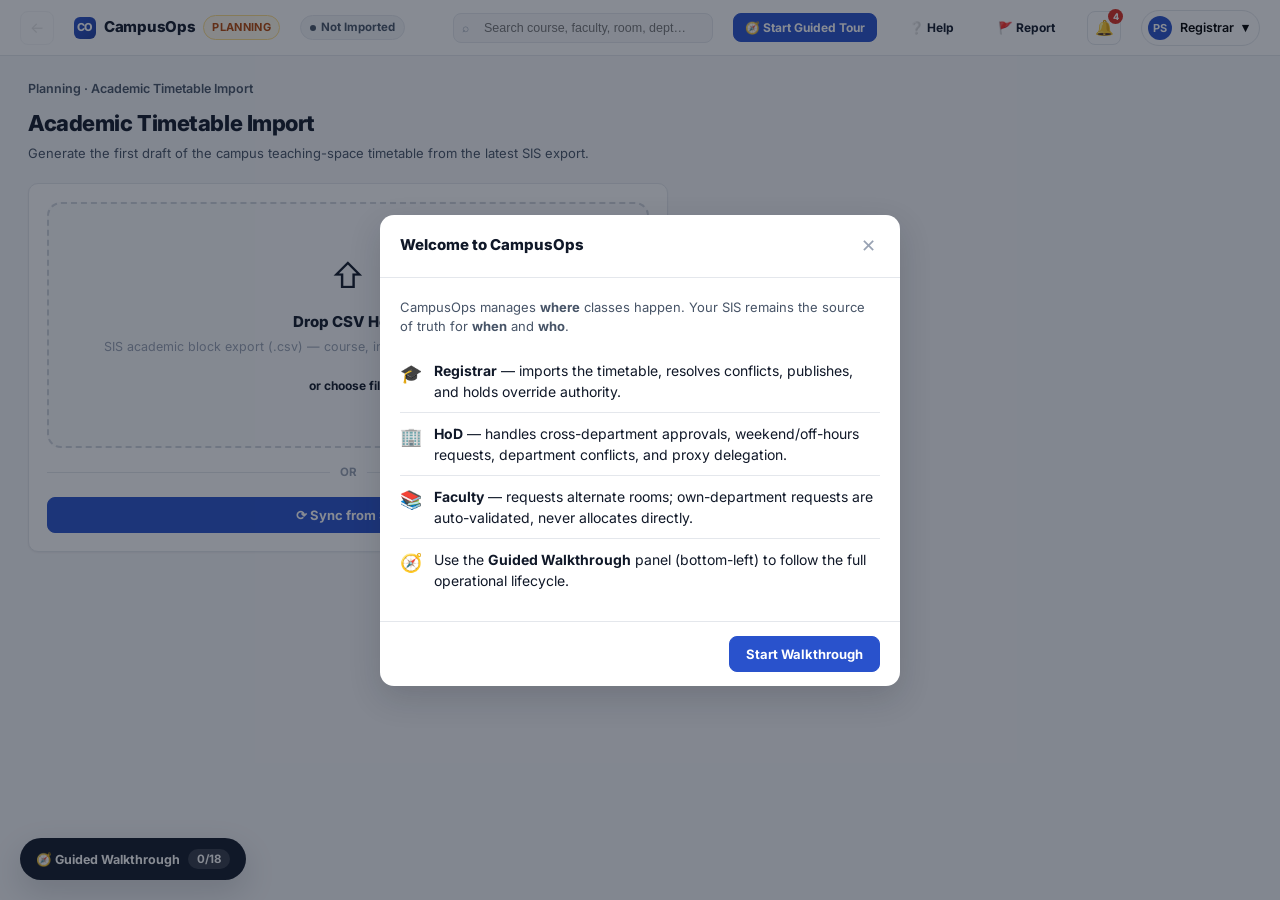
==== commit 1efaf136: "Update CampusOps.html" ====
--- a/CampusOps.html
+++ b/CampusOps.html
@@ -103,6 +103,8 @@
 .persona-opt.active{background:var(--blue-light);color:var(--blue);}
 
 .bell{position:relative;flex:0 0 auto;width:34px;height:34px;border-radius:8px;border:1px solid var(--border);background:var(--surface);display:flex;align-items:center;justify-content:center;font-size:15px;}
+.bell:disabled{opacity:.35;cursor:not-allowed;}
+.bell:disabled:hover{background:var(--surface);}
 .bell .dot{position:absolute;top:-3px;right:-3px;background:var(--red);color:#fff;font-size:9px;font-weight:800;min-width:15px;height:15px;border-radius:50%;display:flex;align-items:center;justify-content:center;padding:0 3px;}
 
 /* ===== Layout ===== */
@@ -273,6 +275,42 @@
 .wt-item.active span.t{color:var(--text);font-weight:700;}
 .wt-foot{padding:10px 14px;border-top:1px solid var(--border);}
 
+/* ===== Guided Product Tour ===== */
+#tourRoot{position:fixed;inset:0;z-index:500;pointer-events:none;}
+.tour-overlay{position:fixed;inset:0;background:rgba(16,24,40,.55);pointer-events:auto;transition:opacity .2s ease;}
+.tour-spotlight{
+  position:fixed;pointer-events:auto;border-radius:12px;
+  box-shadow:0 0 0 4000px rgba(16,24,40,.55), 0 0 0 3px var(--blue), 0 0 24px 2px rgba(41,82,204,.55);
+  background:rgba(255,255,255,.03);
+  transition:top .28s cubic-bezier(.4,0,.2,1), left .28s cubic-bezier(.4,0,.2,1), width .28s cubic-bezier(.4,0,.2,1), height .28s cubic-bezier(.4,0,.2,1);
+  z-index:1;
+}
+.tour-card{
+  position:fixed;pointer-events:auto;width:360px;max-width:calc(100vw - 32px);
+  background:var(--surface);border-radius:16px;box-shadow:var(--shadow-lg);border:1px solid var(--border);
+  padding:16px 18px 14px;z-index:2;
+  transition:top .28s cubic-bezier(.4,0,.2,1), left .28s cubic-bezier(.4,0,.2,1);
+  animation:tourCardIn .22s ease;
+}
+@keyframes tourCardIn{from{opacity:0;transform:translateY(6px);}to{opacity:1;transform:translateY(0);}}
+.tour-card-head{display:flex;align-items:center;justify-content:space-between;margin-bottom:8px;}
+.tour-step-count{font-size:11px;font-weight:800;letter-spacing:.04em;text-transform:uppercase;color:var(--blue);background:var(--blue-light);border:1px solid var(--blue-line);padding:3px 8px;border-radius:100px;}
+.tour-close{background:transparent;border:none;color:var(--text-3);font-size:14px;line-height:1;padding:4px;border-radius:6px;}
+.tour-close:hover{background:var(--grey-chip);color:var(--text);}
+.tour-progress{height:4px;background:var(--grey-chip);border-radius:100px;overflow:hidden;margin-bottom:12px;}
+.tour-progress .fill{height:100%;background:var(--blue);transition:width .25s ease;}
+.tour-title{margin:0 0 6px;font-size:15px;font-weight:800;letter-spacing:-.01em;}
+.tour-text{margin:0;font-size:12.5px;line-height:1.55;color:var(--text-2);}
+.tour-text b{color:var(--text);}
+.tour-text ul{margin:8px 0 0;padding-left:18px;}
+.tour-text li{margin-bottom:3px;}
+.tour-flow{display:flex;flex-direction:column;align-items:center;gap:2px;margin-top:10px;font-size:12px;font-weight:700;color:var(--text);}
+.tour-flow .fnode{background:var(--blue-light);border:1px solid var(--blue-line);color:var(--blue-dark);border-radius:8px;padding:6px 12px;width:100%;text-align:center;box-sizing:border-box;}
+.tour-flow .farrow{color:var(--text-3);font-size:13px;}
+.tour-actions{display:flex;align-items:center;gap:8px;margin-top:14px;}
+.tour-kbd-hint{font-size:10.5px;color:var(--text-3);margin-top:10px;text-align:center;}
+.tour-kbd-hint kbd{background:var(--grey-chip);border:1px solid var(--border);border-radius:4px;padding:1px 5px;font-family:'JetBrains Mono',monospace;font-size:9.5px;}
+
 /* banner */
 .banner{padding:12px 16px;border-radius:10px;font-size:13px;font-weight:600;display:flex;align-items:center;gap:10px;margin-bottom:16px;}
 .banner.green{background:var(--green-light);color:var(--green);border:1px solid var(--green-line);}
@@ -423,6 +461,15 @@
   {id:'r3',course:'ME210 (Weekend Make-up Lab)',faculty:'Dr Iyer',dept:'Mechanical Engineering',date:'2026-08-08',time:'19:00',strength:32,facilities:['AC'],roomId:'MLAB1',status:'pending_dept',stage:1,crossDept:false,flowType:'offhours',offHours:true},
 ];
 
+/* Snapshot of initial data — used to reset the app to a clean state each time the Guided Tour (re)starts */
+const TOUR_SNAPSHOT = {
+  rooms: JSON.parse(JSON.stringify(ROOMS)),
+  sessions: JSON.parse(JSON.stringify(SESSIONS)),
+  conflicts: JSON.parse(JSON.stringify(CONFLICTS)),
+  requests: JSON.parse(JSON.stringify(REQUESTS)),
+  timetableMeta: JSON.parse(JSON.stringify(TIMETABLE_META)),
+};
+
 let AUDIT_LOG = [];
 function logAudit(text){
   AUDIT_LOG.unshift({time:new Date().toLocaleTimeString([], {hour:'2-digit',minute:'2-digit'}),text});
@@ -431,6 +478,7 @@
 /* ---------------- STATE ---------------- */
 
 const state = {
+  history:[],                // stack of previous full-state snapshots, for the global Back button
   mode:'planning',          // planning | operations
   screen:'import',          // current screen id
   persona:'registrar',      // registrar | hod | faculty
@@ -505,10 +553,34 @@
 
 /* ---------------- NAV / ROUTING ---------------- */
 
+/* Fields that describe WHERE you are (which screen/filter/focus) rather than WHAT you changed.
+   The Back button only ever restores these — so import progress, force-cancel reasons, faculty
+   request drafts, publish status, etc. are never rewound just because you navigated. */
+const NAV_FIELDS = ['screen','mode','persona','focusBuildingId','focusRoomId','focusConflictId','mtView','mtDay'];
+
 function go(screen, extra){
+  if(state.screen && state.screen!==screen){
+    const snap = {};
+    NAV_FIELDS.forEach(f=>{ snap[f] = state[f]; });
+    snap.mtFilters = {...state.mtFilters};
+    state.history.push(snap);
+    if(state.history.length>50) state.history.shift();
+  }
   state.screen = screen;
   state.searchOpen=false; state.personaMenuOpen=false;
   if(extra) Object.assign(state, extra);
+  window.scrollTo(0,0);
+  render();
+}
+
+/* Global Back button — returns to the previous screen (with its filters/focus restored) while
+   leaving every actual change you made — anywhere, on any screen — exactly as it was. */
+function goBack(){
+  if(!state.history.length) return;
+  const prev = state.history.pop();
+  Object.assign(state, prev);
+  state.searchOpen=false; state.personaMenuOpen=false;
+  state.modal = null; // never resurrect a modal that happened to be open on the previous screen
   window.scrollTo(0,0);
   render();
 }
@@ -537,11 +609,11 @@
   if(state.persona==='registrar'){
     const items = [
       {id:'registrarDashboard', label:'Dashboard', mode:'operations'},
-      {id:'import', label:'Planning', mode:'planning'},
+      {id:'import', label:'Planning', mode:'planning', tour:'nav-planning'},
       {id:'registrarDashboard', label:'Operations', mode:'operations', key:'operations'},
-      {id:'masterTimetable', label:'Master Timetable'},
+      {id:'masterTimetable', label:'Master Timetable', tour:'nav-master-timetable'},
       {id:'buildings', label:'Buildings'},
-      {id:'conflictInbox', label:'Conflict Inbox'},
+      {id:'conflictInbox', label:'Conflict Inbox', tour:'nav-conflict-inbox'},
       {id:'approvals', label:'Approvals'},
       {id:'reports', label:'Reports'},
     ];
@@ -550,7 +622,7 @@
       const isActive = (it.key==='operations') ? (state.mode==='operations' && ['registrarDashboard','buildingOps','roomOps','emergencyOverride'].includes(state.screen))
         : (it.id==='import') ? (state.mode==='planning' && state.screen!=='masterTimetable')
         : state.screen===it.id;
-      return `<button class="${isActive?'active':''}" onclick="handleTopnav('${it.id}','${it.mode||''}')">${it.label}</button>`;
+      return `<button class="${isActive?'active':''}" ${it.tour?`data-tour="${it.tour}"`:''} onclick="handleTopnav('${it.id}','${it.mode||''}')">${it.label}</button>`;
     }).join('');
   }
   if(state.persona==='hod'){
@@ -624,10 +696,12 @@
   const openConflicts = CONFLICTS.filter(c=>c.status==='open').length;
   return `
   <div class="topbar">
+    ${tourState.active ? '' : `<button class="bell" title="${state.history.length?'Back to previous screen':'No previous screen'}" ${!state.history.length?'disabled':''} onclick="goBack()">←</button>`}
     <div class="logo"><span class="mark">CO</span> CampusOps <span class="mode-badge ${state.mode}">${state.mode}</span></div>
     ${timetableStatusBadge()}
     <div class="topnav">${renderTopnav()}</div>
     ${renderSearch()}
+    <button class="btn primary sm" title="Start Guided Tour" onclick="startTour()">🧭 Start Guided Tour</button>
     <button class="btn ghost sm" title="Help" onclick="state.modal={type:'help'}; render();">❔ Help</button>
     <button class="btn ghost sm" title="Report an issue" onclick="state.modal={type:'report'}; render();">🚩 Report</button>
     <button class="bell" title="Notifications" onclick="go('auditView')">🔔${openConflicts?`<span class="dot">${openConflicts}</span>`:''}</button>
@@ -681,7 +755,7 @@
   </div>
 
   ${status==='not_imported' ? `
-  <div class="card card-pad" style="max-width:640px">
+  <div class="card card-pad" style="max-width:640px" data-tour="import-card">
     <div class="dropzone" id="dz" ondragover="event.preventDefault(); this.classList.add('hover')" ondragleave="this.classList.remove('hover')" ondrop="event.preventDefault(); this.classList.remove('hover'); startImport();">
       <div class="icon">⇧</div>
       <div style="font-weight:800;font-size:15px;margin-bottom:4px;">Drop CSV Here</div>
@@ -696,7 +770,7 @@
   </div>` : ''}
 
   ${status==='importing' ? `
-  <div class="card card-pad" style="max-width:520px">
+  <div class="card card-pad" style="max-width:520px" data-tour="import-pipeline">
     <div style="font-weight:800;font-size:14px;margin-bottom:8px;">Processing sis_export_fall2026.csv</div>
     ${PIPE_STEPS.map((s,i)=>`
       <div class="pipe-item ${i<state.importStep?'done':''} ${i===state.importStep?'spin':''}">
@@ -705,6 +779,7 @@
   </div>` : ''}
 
   ${status==='draft' || status==='published' || status==='archived' ? `
+  <div data-tour="import-summary">
   <div class="grid cols-4" style="margin-bottom:22px;">
     <div class="card stat-card"><div class="stat-label">Sessions Imported</div><div class="stat-value">2,987</div></div>
     <div class="card stat-card"><div class="stat-label">Automatically Allocated</div><div class="stat-value green">2,798</div></div>
@@ -719,14 +794,15 @@
     <div style="display:flex;gap:8px;">
       <button class="btn" onclick="go('timetable')">View Timetable</button>
       <button class="btn" onclick="markWt('reviewedMaster'); go('masterTimetable')">Review University Master Timetable</button>
-      ${status==='draft' ? `<button class="btn primary" ${remainingP1()>0?'disabled':''} onclick="publishTimetable()">Publish Timetable</button>` : status==='published' ? `<span class="chip green">Published</span><button class="btn ghost sm" onclick="archiveTimetable()">🗄 Archive Timetable</button>` : `<span class="chip grey">Archived</span>`}
-    </div>
+      ${status==='draft' ? `<button class="btn primary" data-tour="publish-btn" ${remainingP1()>0?'disabled':''} onclick="publishTimetable()">Publish Timetable</button>` : status==='published' ? `<span class="chip green">Published</span><button class="btn ghost sm" onclick="archiveTimetable()">🗄 Archive Timetable</button>` : `<span class="chip grey">Archived</span>`}
+    </div>
+  </div>
   </div>
   ${status==='archived' ? `<div class="banner amber" style="margin-top:16px;">🗄 This timetable is archived and read-only (Draft → Published → Archived).</div>` : ''}
 
   ${status==='published' ? `
   <div class="section-title">Mid-Semester Update</div>
-  <div class="card card-pad" style="display:flex;align-items:center;justify-content:space-between;gap:16px;flex-wrap:wrap;">
+  <div class="card card-pad" style="display:flex;align-items:center;justify-content:space-between;gap:16px;flex-wrap:wrap;" data-tour="mid-update-btn">
     <div>
       <div style="font-weight:800;font-size:14px;margin-bottom:2px;">Import Updated SIS Schedule</div>
       <div style="color:var(--text-2);font-size:12.5px;">Runs incremental validation — only affected allocations require review. Existing allocations remain untouched.</div>
@@ -775,7 +851,7 @@
 function renderMidUpdatePipeline(){
   if(state.midUpdateStatus==='idle') return '';
   return `
-  <div class="card card-pad" style="margin-top:14px;max-width:480px;">
+  <div class="card card-pad" style="margin-top:14px;max-width:480px;" data-tour="mid-update-pipeline">
     <div style="font-weight:800;font-size:13px;margin-bottom:8px;">${state.midUpdateStatus==='done'?'Incremental Validation Complete':'Processing sis_export_fall2026_update.csv'}</div>
     ${MID_UPDATE_STEPS.map((s,i)=>`
       <div class="pipe-item ${i<state.midUpdateStep || state.midUpdateStatus==='done'?'done':''} ${i===state.midUpdateStep && state.midUpdateStatus==='running'?'spin':''}">
@@ -891,7 +967,7 @@
       ${canEdit?`<button class="btn primary sm" onclick="toast('Click a timetable block, then use Edit Allocation on the room page.','ℹ')">Edit Allocation</button>`:''}
       ${state.mode==='planning' ? `
         <button class="btn sm" onclick="go('conflictInbox')">Conflict Inbox (${CONFLICTS.filter(c=>c.status==='open').length})</button>
-        <button class="btn primary sm" ${remainingP1()>0?'disabled':''} onclick="publishTimetable()">Publish Timetable</button>
+        <button class="btn primary sm" data-tour="publish-btn" ${remainingP1()>0?'disabled':''} onclick="publishTimetable()">Publish Timetable</button>
       ` : ''}
     </div>
   </div>
@@ -927,7 +1003,7 @@
     ${(f.dept||f.building||f.room||f.faculty||f.course)?`<button class="btn ghost sm" onclick="state.mtFilters={dept:'',building:'',room:'',faculty:'',course:''}; render();">Clear filters</button>`:''}
   </div>
 
-  <div class="grid" style="grid-template-columns:repeat(${days.length},1fr);gap:14px;">
+  <div class="grid" style="grid-template-columns:repeat(${days.length},1fr);gap:14px;" data-tour="master-timetable-view">
     ${days.map(day=>`
       <div>
         <div class="section-title" style="margin-top:0;">${day==='Mon'?'Monday':day==='Tue'?'Tuesday':day==='Wed'?'Wednesday':day==='Thu'?'Thursday':'Friday'}</div>
@@ -949,15 +1025,15 @@
     <div><h1 class="page-title">Conflict Inbox</h1><p class="page-sub">Every allocation failure surfaces here — nothing is silently resolved.</p></div>
     <div style="display:flex;gap:8px;">
       <button class="btn ghost sm" onclick="state.modal={type:'priorityLegend'}; render();">ⓘ Priority Legend</button>
-      ${state.mode==='planning' ? `<button class="btn primary" ${remainingP1()>0?'disabled':''} onclick="publishTimetable()">Publish Timetable</button>` : ''}
+      ${state.mode==='planning' ? `<button class="btn primary" data-tour="publish-btn" ${remainingP1()>0?'disabled':''} onclick="publishTimetable()">Publish Timetable</button>` : ''}
     </div>
   </div>
   <div class="banner ${remainingP1()>0?'amber':'green'}">
     ${remainingP1()>0 ? `⚠ ${remainingP1()} P1 conflict${remainingP1()>1?'s':''} must be resolved before the timetable can be published.` : '✓ All P1 conflicts resolved.'}
   </div>
   <div class="table-wrap" style="margin-bottom:10px;">
-    ${open.length ? open.map(c=>`
-      <div class="conflict-item" style="${state.focusConflictId===c.id?'background:var(--blue-light)':''}">
+    ${open.length ? open.map((c,i)=>`
+      <div class="conflict-item" ${i===0?`data-tour="first-open-conflict"`:''} style="${state.focusConflictId===c.id?'background:var(--blue-light)':''}">
         <span class="pri ${c.priority}">${c.priority}</span>
         <div class="conflict-main">
           <div class="conflict-title">${esc(c.title)} <span class="chip ${c.origin==='Mid Semester Update'?'amber':'grey'}">${c.origin||'Initial Planning'}</span></div>
@@ -1009,15 +1085,15 @@
     const suggestions = suggestedRoomsFor(c);
     return `
     <div class="modal-backdrop" onmousedown="if(event.target===this){state.modal=null; render();}">
-      <div class="modal">
+      <div class="modal" data-tour="allocation-modal">
         <div class="modal-head"><h3>Manual Allocation Assistant</h3><button class="close-x" onclick="state.modal=null; render();">✕</button></div>
         <div class="modal-body">
           <div class="conflict-title" style="margin-bottom:2px;">${esc(c.title)} <span class="pri ${c.priority}">${c.priority}</span></div>
           <div class="conflict-sub" style="margin-bottom:16px;">${esc(c.subtitle)}</div>
           <div style="font-size:11.5px;font-weight:800;text-transform:uppercase;letter-spacing:.04em;color:var(--text-3);margin-bottom:10px;">Suggested Rooms — pre-filtered for eligibility</div>
-          ${suggestions.map(sg=>{
+          ${suggestions.map((sg,i)=>{
             const r = ROOMS[sg.id];
-            return `<div class="room-suggest">
+            return `<div class="room-suggest" ${i===0?`data-tour="assign-room-btn"`:''}>
               <div><div class="rname">${r.name}</div><div class="rmeta">Capacity ${r.capacity} · ${sg.reason || 'Available'} ${r.facilities.length?'· '+r.facilities.join(', '):''}</div></div>
               <button class="btn sm primary" onclick="assignRoom('${c.id}','${r.id}')">Assign</button>
             </div>`;
@@ -1253,7 +1329,7 @@
     <button class="btn" onclick="go('emergencyOverride')">⚡ Emergency Override</button>
   </div>
 
-  <div class="grid cols-4">
+  <div class="grid cols-4" data-tour="dash-stats">
     <div class="card stat-card"><div class="stat-label">Rooms Offline</div><div class="stat-value red">${offlineRoomCount()}</div><div class="stat-foot">Across all buildings</div></div>
     <div class="card stat-card"><div class="stat-label">Critical Conflicts</div><div class="stat-value ${openConflicts.filter(c=>c.priority==='P1').length?'red':'green'}">${openConflicts.filter(c=>c.priority==='P1').length}</div><div class="stat-foot">P1 priority, open</div></div>
     <div class="card stat-card"><div class="stat-label">Pending Requests</div><div class="stat-value amber">${REQUESTS.filter(r=>r.status!=='approved'&&r.status!=='room_assigned').length}</div><div class="stat-foot">Awaiting approval</div></div>
@@ -1278,7 +1354,7 @@
     ${BUILDINGS.map(b=>{
       const occ = buildingOccupancy(b.id);
       const alert = buildingAlert(b.id);
-      return `<div class="card tile" onclick="${b.noRooms?'':`go('buildingOps',{focusBuildingId:'${b.id}'}); markWt('openedBuilding');`}">
+      return `<div class="card tile" ${b.id==='eng'?`data-tour="building-card-eng"`:''} onclick="${b.noRooms?'':`go('buildingOps',{focusBuildingId:'${b.id}'}); markWt('openedBuilding');`}">
         <div class="tile-top"><span class="tile-name">${b.name}</span>${alert?`<span class="chip red">⚠</span>`:''}</div>
         <div class="tile-meta">${alert ? alert : (b.noRooms?'Operational':occ+'% Occupied')}</div>
         ${!b.noRooms?`<div class="occ-bar"><div class="fill" style="width:${occ}%"></div></div>`:''}
@@ -1410,7 +1486,7 @@
   ${(r.status==='Offline'||r.status==='Maintenance') ? `<div class="banner red">⚠ This room was marked <b>&nbsp;${r.status==='Offline'?'Offline_Maintenance':'Maintenance'}&nbsp;</b> — all future bookings were automatically cancelled and routed here for reallocation (BR2 · Hardware Failure Cascade).</div>` : ''}
   ${r.status==='Reserved' && r.allocatedTo ? `<div class="banner blue">🔒 Locked for ${esc(r.allocatedTo)} — ${esc(r.allocatedCourse||'ad-hoc booking')}.</div>` : ''}
 
-  <div class="two-col">
+  <div class="two-col" data-tour="room-ops-impact">
     <div>
       <div class="card card-pad" style="margin-bottom:16px;">
         <div class="kv">
@@ -1686,7 +1762,7 @@
   const myRequests = REQUESTS.filter(r=>r.faculty==='Dr Iyer');
   return `
   <div class="crumbs"><span class="cur">Faculty Workspace</span></div>
-  <div class="page-head"><div><h1 class="page-title">My Classes</h1><p class="page-sub">Dr. Priya Iyer · Mechanical Engineering</p></div><button class="btn primary" onclick="go('facultyRequest')">Request Alternate Room</button></div>
+  <div class="page-head"><div><h1 class="page-title">My Classes</h1><p class="page-sub">Dr. Priya Iyer · Mechanical Engineering</p></div><button class="btn primary" data-tour="faculty-request-btn" onclick="go('facultyRequest')">Request Alternate Room</button></div>
 
   <div class="table-wrap" style="margin-bottom:24px;">
     <table>
@@ -1869,10 +1945,10 @@
     ${!isHod?`<button class="btn ghost sm" onclick="state.modal={type:'priorityLegend'}; render();">ⓘ Priority Legend</button>`:''}
   </div>
   <div class="table-wrap">
-    ${pending.length? pending.map(r=>{
+    ${pending.length? pending.map((r,i)=>{
       const room = ROOMS[r.roomId];
       return `
-      <div class="conflict-item">
+      <div class="conflict-item" ${i===0?`data-tour="cross-dept-approval"`:''}>
         <div class="conflict-main"><div class="conflict-title">${esc(r.course)} ${room?ownershipBadge(room):''} ${flowBadge(r.flowType)}</div><div class="conflict-sub">${r.faculty} · ${r.dept} · Requesting ${room?room.name:'—'} · ${isHod?'recommended by Home HoD':'submitted directly by Faculty'} · ${r.date} ${r.time}</div></div>
         <div style="display:flex;gap:6px;">
           <button class="btn sm danger" onclick="rejectRequestPrompt('${r.id}')">Reject</button>
@@ -1919,7 +1995,7 @@
         </div>
 
         ${state.forceCancelStage===0 ? `
-          <button class="btn danger" style="margin-top:16px;" onclick="state.forceCancelStage=1; render();">Force Cancel</button>
+          <button class="btn danger" data-tour="force-cancel-btn" style="margin-top:16px;" onclick="state.forceCancelStage=1; render();">Force Cancel</button>
         ` : ''}
 
         ${state.forceCancelStage===1 ? `
@@ -2003,7 +2079,7 @@
         <div class="onboard-tip"><span class="ic">📚</span><div><b>Faculty</b> — requests alternate rooms; own-department requests are auto-validated, never allocates directly.</div></div>
         <div class="onboard-tip"><span class="ic">🧭</span><div>Use the <b>Guided Walkthrough</b> panel (bottom-left) to follow the full operational lifecycle.</div></div>
       </div>
-      <div class="modal-foot"><button class="btn primary" onclick="state.modal=null; state.seenOnboard=true; render();">Start Walkthrough</button></div>
+      <div class="modal-foot"><button class="btn primary" onclick="state.modal=null; state.seenOnboard=true; render(); startTour();">Start Walkthrough</button></div>
     </div>
   </div>`;
 }
@@ -2036,6 +2112,326 @@
   state.mode='planning'; state.persona='registrar'; state.timetableStatus='not_imported'; state.importStep=-1;
   state.midUpdateStatus='idle'; state.midUpdateStep=-1;
   go('import');
+}
+
+/* ---------------- GUIDED PRODUCT TOUR ---------------- */
+
+let tourState = {active:false, index:0, pollTimer:null};
+
+function clearTourPoll(){
+  if(tourState.pollTimer){ clearInterval(tourState.pollTimer); tourState.pollTimer=null; }
+}
+
+/* Restores every mutable data structure + state field to its original values so the tour
+   always tells the same clean story, whether it's the first run or a restart. */
+function resetForTour(){
+  Object.keys(ROOMS).forEach(k=>delete ROOMS[k]);
+  Object.assign(ROOMS, JSON.parse(JSON.stringify(TOUR_SNAPSHOT.rooms)));
+  SESSIONS = JSON.parse(JSON.stringify(TOUR_SNAPSHOT.sessions));
+  CONFLICTS = JSON.parse(JSON.stringify(TOUR_SNAPSHOT.conflicts));
+  REQUESTS = JSON.parse(JSON.stringify(TOUR_SNAPSHOT.requests));
+  Object.assign(TIMETABLE_META, JSON.parse(JSON.stringify(TOUR_SNAPSHOT.timetableMeta)));
+  Object.keys(wtFlags).forEach(k=>delete wtFlags[k]);
+  AUDIT_LOG.length = 0;
+
+  state.history = [];
+  state.mode='planning'; state.screen='import'; state.persona='registrar';
+  state.timetableStatus='not_imported'; state.importStep=-1;
+  state.focusBuildingId=null; state.focusRoomId=null; state.focusConflictId=null;
+  state.searchOpen=false; state.searchQuery=''; state.personaMenuOpen=false; state.modal=null;
+  state.wtOpen=false; state.wtCollapsed=false;
+  state.forceCancelReason=''; state.forceCancelStage=0; state.forceCancelPipe=0;
+  state.facultyDraft={date:'2026-08-06',time:'14:00',strength:40,projector:true,ac:false,roomId:null};
+  state.toasts=[];
+  state.mtView='weekly'; state.mtDay='Mon'; state.mtFilters={dept:'',building:'',room:'',faculty:'',course:''};
+  state.midUpdateStatus='idle'; state.midUpdateStep=-1;
+  state.facultyPipeStage=0; state.facultyPipeStep=-1;
+}
+
+/* Resolves every currently-open P1 conflict using the same suggested-room logic as the
+   Manual Allocation Assistant — used so the tour's single demonstrated resolution (step 7)
+   still leaves the timetable genuinely publishable (step 8), exactly as the product requires. */
+function tourResolveRemainingP1(){
+  CONFLICTS.filter(c=>c.status==='open' && c.priority==='P1').forEach(c=>{
+    const suggestions = suggestedRoomsFor(c);
+    if(suggestions.length){ assignRoom(c.id, suggestions[0].id); }
+    else { escalateConflict(c.id); }
+  });
+}
+
+const TOUR_STEPS = [
+  { // 1
+    title:'Welcome to CampusOps',
+    body:`CampusOps manages <b>where</b> physical classes happen — it is not an academic scheduler. Your Student Information System (SIS) remains the single source of truth for <b>when</b> a class happens and <b>who</b> teaches it; CampusOps only ever solves for the room.`,
+    selector:'[data-tour="nav-planning"]',
+    onEnter:()=>{ resetForTour(); go('import'); },
+  },
+  { // 2
+    title:'Planning Mode',
+    body:`Planning Mode runs once per term. The Registrar imports the latest SIS export — CampusOps then generates the physical teaching-space timetable by assigning venues to the fixed academic schedule, without ever touching courses, instructors or timings.<br><br>Click <b>Next</b> to simulate the import.`,
+    selector:'[data-tour="import-card"]',
+    onEnter:()=>{ go('import'); },
+    onNext:()=>{ if(state.timetableStatus==='not_imported') startImport(); },
+  },
+  { // 3
+    title:'Generating the Teaching-Space Timetable',
+    body:`The Room Allocation Engine works through a strict pipeline:
+    <ul>
+      <li>Reading Academic Sessions</li>
+      <li>Validating Data</li>
+      <li>Locking Hardware Labs</li>
+      <li>Assigning Department Rooms</li>
+      <li>Assigning Common Facilities</li>
+      <li>Detecting Conflicts</li>
+    </ul>`,
+    selector:'[data-tour="import-pipeline"]',
+    autoAdvanceWait:()=> state.timetableStatus==='draft',
+  },
+  { // 4
+    title:'Generation Summary',
+    body:`The draft is ready for review: sessions imported, sessions automatically allocated, and the handful that need manual review. <b>Publish stays disabled</b> until every P1 conflict — the classes with no suitable room at all — has been resolved.`,
+    selector:'[data-tour="import-summary"]',
+  },
+  { // 5
+    title:'University Master Timetable',
+    body:`This is the complete, filterable physical timetable — by Department, Building, Room, Faculty or Course. Clicking any session block opens <b>Room Operations</b> for that venue.`,
+    selector:'[data-tour="master-timetable-view"]',
+    onEnter:()=>{ markWt('reviewedMaster'); go('masterTimetable'); },
+  },
+  { // 6
+    title:'Conflict Inbox',
+    body:`Every allocation failure surfaces here as an actionable ticket — CampusOps <b>fails loudly</b> instead of silently making an unsafe decision. Items are sorted P1 → nearest upcoming class → largest student count.`,
+    selector:'[data-tour="first-open-conflict"]',
+    onEnter:()=>{ go('conflictInbox'); },
+  },
+  { // 7
+    title:'Manual Allocation Assistant',
+    body:`For conflicts the algorithm can't auto-resolve, the Assistant suggests rooms — only venues that are eligible on capacity, ownership and facilities are ever shown.<br><br>Click <b>Next</b> to assign the suggested room automatically.`,
+    selector:'[data-tour="assign-room-btn"]',
+    onEnter:()=>{
+      const c = CONFLICTS.find(x=>x.status==='open' && x.priority==='P1');
+      if(c) openConflictAction(c.id);
+    },
+    onNext:()=>{
+      if(state.modal && state.modal.type==='assist'){
+        const c = CONFLICTS.find(x=>x.id===state.modal.conflictId);
+        if(c){
+          const suggestions = suggestedRoomsFor(c);
+          if(suggestions.length) assignRoom(c.id, suggestions[0].id);
+        }
+      }
+      tourResolveRemainingP1();
+    },
+  },
+  { // 8
+    title:'Publish the Timetable',
+    body:`With every P1 conflict resolved, the timetable can now be published. Click <b>Next</b> to publish — CampusOps will automatically transition from Planning Mode into continuous Operations Mode.`,
+    selector:'[data-tour="publish-btn"]',
+    onNext:()=>{ if(state.timetableStatus==='draft') publishTimetable(); },
+  },
+  { // 9
+    title:'Registrar Command Centre',
+    body:`This is the daily operational command centre: Rooms Offline, Critical (P1) Conflicts, and Pending Requests — the three signals a Registrar checks first, every day.`,
+    selector:'[data-tour="dash-stats"]',
+    onEnter:()=>{ go('registrarDashboard'); },
+  },
+  { // 10
+    title:'Buildings',
+    body:`Buildings are the primary navigation unit for daily operations. Click <b>Next</b> to open the Engineering Block, which currently has a room offline.`,
+    selector:'[data-tour="building-card-eng"]',
+    onEnter:()=>{ go('registrarDashboard'); },
+    onNext:()=>{ go('buildingOps', {focusBuildingId:'eng'}); },
+  },
+  { // 11
+    title:'Room Operations — Impact Analysis',
+    body:`Hall A103 went offline due to an electrical failure — under BR2 (Hardware Failure Cascade), every future booking for this room was automatically cancelled and routed here. CampusOps shows the affected classes alongside suggested alternative venues, ready for one-click reassignment.`,
+    selector:'[data-tour="room-ops-impact"]',
+    onEnter:()=>{ go('roomOps', {focusRoomId:'A103', focusBuildingId:'eng'}); markWt('openedRoom'); },
+  },
+  { // 12
+    title:'Faculty Portal — Request Alternate Room',
+    body:`Faculty can self-serve an alternate room whenever their own is unsuitable. Offline, occupied and facility-mismatched rooms are filtered out automatically. Click <b>Next</b> to submit a request for a room in Dr. Iyer's own department — own-department, business-hours requests are auto-validated and allocated by the system, with no HoD approval needed.`,
+    selector:'[data-tour="faculty-request-btn"]',
+    onEnter:()=>{ setPersona('faculty'); },
+    onNext:()=>{
+      go('facultyRequest');
+      Object.assign(state.facultyDraft, {projector:false, ac:true, roomId:'MLAB1'});
+      render();
+      setTimeout(()=>{ submitFacultyRequest(); }, 350);
+    },
+    waitAfterNext:()=> REQUESTS.some(r=>r.roomId==='MLAB1' && r.status==='room_assigned'),
+  },
+  { // 13
+    title:'Cross-Department Approval',
+    body:`
+      <div class="tour-flow">
+        <div class="fnode">📚 Faculty requests a room outside their department</div>
+        <div class="farrow">↓</div>
+        <div class="fnode">🏢 Home HoD recommendation</div>
+        <div class="farrow">↓</div>
+        <div class="fnode">🏢 Owning Department HoD approval</div>
+        <div class="farrow">↓</div>
+        <div class="fnode">✓ Room allocated</div>
+      </div>
+      <div style="margin-top:12px;">This request from Dr. Shah (Electrical Engineering) for Mechanical Engineering's Hall M101 has already been recommended by his Home HoD, and is now awaiting your final approval as the Owning HoD. Cross-department governance exists so no department loses control of its own space. Click <b>Next</b> to approve it.</div>`,
+    selector:'[data-tour="cross-dept-approval"]',
+    onEnter:()=>{ setPersona('hod'); go('approvals'); },
+    onNext:()=>{ approveOwningHod('r2'); },
+  },
+  { // 14
+    title:'Registrar Force Cancel',
+    body:`The Registrar can always override — algorithms lack institutional context (e.g. "the Dean needs this hall"). Force Cancel requires a <b>mandatory reason</b> (BR1) before it can be submitted, and every override is written to the immutable audit log with automatic notifications to displaced faculty. Click <b>Next</b> to open the reason dialog.`,
+    selector:'[data-tour="force-cancel-btn"]',
+    onEnter:()=>{ setPersona('registrar'); go('emergencyOverride'); },
+    onNext:()=>{
+      state.forceCancelStage=1;
+      state.forceCancelReason='Campus Placement Drive requires the Main Auditorium for 500+ attendees at 3:00 PM.';
+      render();
+    },
+  },
+  { // 15
+    title:'Mid-Semester SIS Update',
+    body:`Updated SIS imports run <b>incremental validation only</b>. Existing published allocations remain completely unchanged — only the sessions actually affected by the update are returned to the Conflict Inbox for review.<br><br>That's the full lifecycle: CampusOps plans, publishes and continuously operates university teaching spaces, term after term.`,
+    selector:'[data-tour="mid-update-pipeline"]',
+    onEnter:()=>{
+      setPersona('registrar');
+      go('import', {mode:'planning'});
+      if(state.midUpdateStatus==='idle') startMidSemesterUpdate();
+    },
+  },
+];
+
+function tourGoTo(i){
+  if(i>=TOUR_STEPS.length){ tourFinish(); return; }
+  if(i<0) return;
+  tourEnterStep(i);
+}
+
+function tourEnterStep(i){
+  clearTourPoll();
+  tourState.index = i;
+  const step = TOUR_STEPS[i];
+  if(step.onEnter) step.onEnter();
+  render();
+  setTimeout(()=>{
+    if(!tourState.active || tourState.index!==i) return;
+    const el = step.selector ? document.querySelector(step.selector) : null;
+    if(el) el.scrollIntoView({behavior:'smooth', block:'center', inline:'nearest'});
+  }, 60);
+  if(step.autoAdvanceWait){
+    tourState.pollTimer = setInterval(()=>{
+      if(!tourState.active || tourState.index!==i){ clearInterval(tourState.pollTimer); return; }
+      if(step.autoAdvanceWait()){
+        clearInterval(tourState.pollTimer); tourState.pollTimer=null;
+        setTimeout(()=>{ if(tourState.active && tourState.index===i) tourGoTo(i+1); }, 700);
+      }
+    }, 300);
+  }
+}
+
+function startTour(){
+  clearTourPoll();
+  tourState = {active:true, index:0, pollTimer:null};
+  tourEnterStep(0);
+}
+
+function tourNext(){
+  const i = tourState.index;
+  const step = TOUR_STEPS[i];
+  if(step.onNext) step.onNext();
+  if(step.waitAfterNext){
+    clearTourPoll();
+    tourState.pollTimer = setInterval(()=>{
+      if(!tourState.active || tourState.index!==i){ clearInterval(tourState.pollTimer); return; }
+      if(step.waitAfterNext()){
+        clearInterval(tourState.pollTimer); tourState.pollTimer=null;
+        setTimeout(()=>{ if(tourState.active && tourState.index===i) tourGoTo(i+1); }, 500);
+      }
+    }, 300);
+    render();
+    return;
+  }
+  tourGoTo(i+1);
+}
+function tourPrev(){
+  if(tourState.index>0) tourEnterStep(tourState.index-1);
+}
+function tourSkip(){
+  clearTourPoll();
+  tourState.active=false;
+  state.history=[];
+  toast('Tour skipped — restart anytime from the header.', '🧭');
+  render();
+}
+function tourFinish(){
+  clearTourPoll();
+  tourState.active=false;
+  state.history=[];
+  toast("Tour complete — that's the full CampusOps lifecycle.", '🎉');
+  render();
+}
+function tourKeyHandler(e){
+  if(!tourState.active) return;
+  if(e.key==='ArrowRight'){ e.preventDefault(); tourNext(); }
+  else if(e.key==='ArrowLeft'){ e.preventDefault(); tourPrev(); }
+  else if(e.key==='Escape'){ e.preventDefault(); tourSkip(); }
+}
+
+function renderTourOverlay(){
+  let root = document.getElementById('tourRoot');
+  if(!tourState.active){
+    if(root) root.remove();
+    return;
+  }
+  if(!root){
+    root = document.createElement('div');
+    root.id = 'tourRoot';
+    document.body.appendChild(root);
+  }
+  const step = TOUR_STEPS[tourState.index];
+  const total = TOUR_STEPS.length;
+  const idx = tourState.index;
+  const targetEl = step.selector ? document.querySelector(step.selector) : null;
+  const rect = targetEl ? targetEl.getBoundingClientRect() : null;
+
+  let spotlightHtml = '';
+  let cardStyle = `top:50%;left:50%;transform:translate(-50%,-50%);`;
+
+  if(rect && rect.width>0 && rect.height>0){
+    const pad = 8;
+    const top = Math.max(rect.top-pad, 4);
+    const left = Math.max(rect.left-pad, 4);
+    const w = Math.min(rect.width+pad*2, window.innerWidth-8);
+    const h = rect.height+pad*2;
+    spotlightHtml = `<div class="tour-spotlight" style="top:${top}px;left:${left}px;width:${w}px;height:${h}px;"></div>`;
+
+    const cardW = 360;
+    let cTop = top + h + 14;
+    let cLeft = Math.min(Math.max(left, 16), Math.max(window.innerWidth-cardW-16, 16));
+    if(cTop + 220 > window.innerHeight){ cTop = Math.max(top-14-260, 12); }
+    cardStyle = `top:${cTop}px;left:${cLeft}px;transform:none;`;
+  }
+
+  root.innerHTML = `
+    <div class="tour-overlay" onclick="event.stopPropagation();"></div>
+    ${spotlightHtml}
+    <div class="tour-card" style="${cardStyle}">
+      <div class="tour-card-head">
+        <span class="tour-step-count">Step ${idx+1} of ${total}</span>
+        <button class="tour-close" title="Skip Tour" onclick="tourSkip()">✕</button>
+      </div>
+      <div class="tour-progress"><div class="fill" style="width:${Math.round(((idx+1)/total)*100)}%"></div></div>
+      <h3 class="tour-title">${step.title}</h3>
+      <div class="tour-text">${step.body}</div>
+      <div class="tour-actions">
+        <button class="btn ghost sm" onclick="tourSkip()">Skip Tour</button>
+        <div style="flex:1"></div>
+        ${idx>0 ? `<button class="btn sm" onclick="tourPrev()">← Previous</button>` : ''}
+        ${idx<total-1 ? `<button class="btn primary sm" onclick="tourNext()">Next →</button>` : `<button class="btn primary sm" onclick="tourFinish()">Finish ✓</button>`}
+      </div>
+      <div class="tour-kbd-hint"><kbd>←</kbd> Previous · <kbd>→</kbd> Next · <kbd>Esc</kbd> Skip</div>
+    </div>
+  `;
 }
 
 /* ---------------- TOASTS ---------------- */
@@ -2076,7 +2472,7 @@
     <div class="body-wrap">
       <div class="main">${screenFn()}</div>
     </div>
-    ${renderWalkthrough()}
+    ${tourState.active ? '' : renderWalkthrough()}
     ${renderToasts()}
     ${renderModal()}
   `;
@@ -2090,11 +2486,14 @@
       }
     }
   }
+
+  renderTourOverlay();
 }
 
 /* initial boot */
 state.modal = {type:'onboard'};
 render();
+document.addEventListener('keydown', tourKeyHandler);
 </script>
 </body>
 </html>
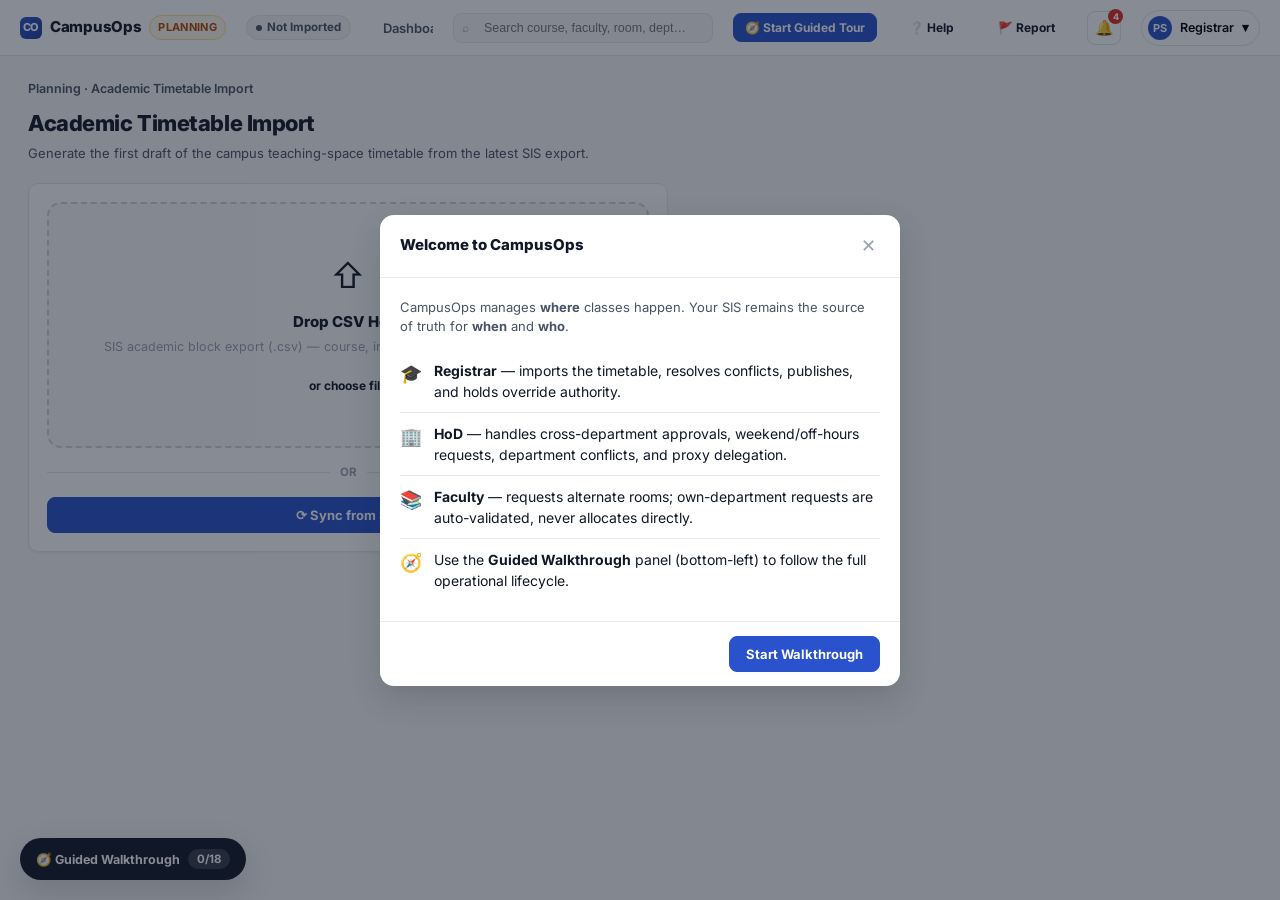
==== commit d3b24eb5: "Update CampusOps.html" ====
--- a/CampusOps.html
+++ b/CampusOps.html
@@ -103,8 +103,6 @@
 .persona-opt.active{background:var(--blue-light);color:var(--blue);}
 
 .bell{position:relative;flex:0 0 auto;width:34px;height:34px;border-radius:8px;border:1px solid var(--border);background:var(--surface);display:flex;align-items:center;justify-content:center;font-size:15px;}
-.bell:disabled{opacity:.35;cursor:not-allowed;}
-.bell:disabled:hover{background:var(--surface);}
 .bell .dot{position:absolute;top:-3px;right:-3px;background:var(--red);color:#fff;font-size:9px;font-weight:800;min-width:15px;height:15px;border-radius:50%;display:flex;align-items:center;justify-content:center;padding:0 3px;}
 
 /* ===== Layout ===== */
@@ -423,22 +421,45 @@
 }
 
 let SESSIONS = [
-  {id:'CS301',course:'CS301',faculty:'Dr Rao',dept:'Electrical Engineering',students:65,venue:'A204',status:'Assigned',day:'Mon',time:'09:00'},
-  {id:'EE401',course:'EE401',faculty:'Dr Shah',dept:'Electrical Engineering',students:142,venue:null,status:'Conflict',day:'Mon',time:'10:00'},
-  {id:'MBA101',course:'MBA101',faculty:'Dr Mehta',dept:'Management',students:28,venue:'AUD',status:'Assigned',flag:'oversized',day:'Mon',time:'11:00'},
-  {id:'ME302',course:'ME302',faculty:'Dr Iyer',dept:'Mechanical Engineering',students:55,venue:'A103',status:'Conflict',day:'Tue',time:'09:00'},
-  {id:'CS205',course:'CS205',faculty:'Dr Nair',dept:'Electrical Engineering',students:90,venue:'A101',status:'Assigned',day:'Tue',time:'10:00'},
-  {id:'BIO110',course:'BIO110',faculty:'Dr Kapoor',dept:'Biotechnology',students:40,venue:'BLAB',status:'Assigned',day:'Tue',time:'13:00'},
-  {id:'EE305',course:'EE305',faculty:'Dr Verma',dept:'Electrical Engineering',students:55,venue:'A103',status:'Assigned',day:'Wed',time:'09:00'},
-  {id:'PHY201',course:'PHY201',faculty:'Dr Das',dept:'Physics',students:60,venue:'PLAB',status:'Assigned',day:'Wed',time:'11:00'},
-  {id:'MGT210',course:'MGT210',faculty:'Dr Bose',dept:'Management',students:45,venue:'SH1',status:'Assigned',day:'Thu',time:'14:00'},
-  {id:'CS410',course:'CS410',faculty:'Dr Rao',dept:'Electrical Engineering',students:30,venue:'S204',status:'Conflict',day:'Thu',time:'09:00'},
-  {id:'ME401',course:'ME401',faculty:'Dr Iyer',dept:'Mechanical Engineering',students:38,venue:'A103',status:'Assigned',day:'Fri',time:'10:00'},
+  {id:'CS301',course:'CS301',faculty:'Dr Rao',dept:'Electrical Engineering',students:65,venue:'A204',status:'Assigned',day:'Mon',time:'09:00',facilities:['Projector']},
+  {id:'EE401',course:'EE401',faculty:'Dr Shah',dept:'Electrical Engineering',students:142,venue:null,status:'Conflict',day:'Mon',time:'10:00',facilities:['Projector','AC']},
+  {id:'MBA101',course:'MBA101',faculty:'Dr Mehta',dept:'Management',students:28,venue:'AUD',status:'Assigned',flag:'oversized',day:'Mon',time:'11:00',facilities:['Projector']},
+  {id:'ME302',course:'ME302',faculty:'Dr Iyer',dept:'Mechanical Engineering',students:55,venue:'A103',status:'Conflict',day:'Tue',time:'09:00',facilities:['Projector']},
+  {id:'CS205',course:'CS205',faculty:'Dr Nair',dept:'Electrical Engineering',students:90,venue:'A101',status:'Assigned',day:'Tue',time:'10:00',facilities:['Projector']},
+  {id:'BIO110',course:'BIO110',faculty:'Dr Kapoor',dept:'Biotechnology',students:40,venue:'BLAB',status:'Assigned',day:'Tue',time:'13:00',facilities:['AC']},
+  {id:'EE305',course:'EE305',faculty:'Dr Verma',dept:'Electrical Engineering',students:55,venue:'A103',status:'Assigned',day:'Wed',time:'09:00',facilities:['Projector']},
+  {id:'PHY201',course:'PHY201',faculty:'Dr Das',dept:'Physics',students:60,venue:'PLAB',status:'Assigned',day:'Wed',time:'11:00',facilities:['AC']},
+  {id:'MGT210',course:'MGT210',faculty:'Dr Bose',dept:'Management',students:45,venue:'SH1',status:'Assigned',day:'Thu',time:'14:00',facilities:['Projector']},
+  {id:'CS410',course:'CS410',faculty:'Dr Rao',dept:'Electrical Engineering',students:30,venue:'S204',status:'Conflict',day:'Thu',time:'09:00',facilities:['Projector']},
+  {id:'ME401',course:'ME401',faculty:'Dr Iyer',dept:'Mechanical Engineering',students:38,venue:'A103',status:'Assigned',day:'Fri',time:'10:00',facilities:['Projector']},
+  {id:'ME210',course:'ME210',faculty:'Dr Iyer',dept:'Mechanical Engineering',students:42,venue:'M101',status:'Assigned',day:'Wed',time:'14:00',facilities:['Projector']},
 ];
 
 const DEPARTMENTS = ['Electrical Engineering','Mechanical Engineering','Management','Physics','Biotechnology'];
 const DAYS = ['Mon','Tue','Wed','Thu','Fri'];
 const TIME_SLOTS = ['09:00','10:00','11:00','13:00','14:00'];
+
+/* Calendar anchor — "today" inside the prototype. Used only to compute the
+   next real calendar date for a given weekday so faculty-initiated requests
+   (Reschedule / Extra Class) can pre-populate a concrete SIS-accurate date
+   instead of asking faculty to work it out themselves. */
+const TODAY_ISO = '2026-08-04'; // Tuesday
+const DAY_INDEX = {Sun:0,Mon:1,Tue:2,Wed:3,Thu:4,Fri:5,Sat:6};
+function nextDateForDay(day, strictlyFuture){
+  const today = new Date(TODAY_ISO+'T00:00:00');
+  const todayIdx = today.getDay();
+  const targetIdx = DAY_INDEX[day];
+  let diff = targetIdx - todayIdx;
+  if(strictlyFuture ? diff <= 0 : diff < 0) diff += 7;
+  const d = new Date(today); d.setDate(d.getDate()+diff);
+  return d.toISOString().slice(0,10);
+}
+function nextSaturdayIso(){
+  const today = new Date(TODAY_ISO+'T00:00:00');
+  let diff = 6 - today.getDay(); if(diff<=0) diff+=7;
+  const d = new Date(today); d.setDate(d.getDate()+diff);
+  return d.toISOString().slice(0,10);
+}
 
 const TIMETABLE_META = { semester:'Fall 2026', version:3, published:true };
 
@@ -453,12 +474,16 @@
 const HOD_DEPT = 'Mechanical Engineering';           // demo HoD persona's department
 
 let REQUESTS = [
-  // Cross-dept: Dr Iyer (Mechanical) requesting Management's Hall B101 — awaiting Home HoD recommendation
-  {id:'r1',course:'ME302 (Weekend Lab)',faculty:'Dr Iyer',dept:'Mechanical Engineering',date:'2026-08-08',time:'10:00',strength:35,facilities:['Projector'],roomId:'B101',status:'pending_recommendation',stage:1,crossDept:true,homeDept:'Mechanical Engineering',owningDept:'Management',flowType:'cross'},
-  // Cross-dept: Dr Shah (Electrical Engineering) requesting Mechanical's Hall M101 — already recommended, awaiting Owning HoD (Mechanical) final approval
-  {id:'r2',course:'EE499 (Guest Lecture)',faculty:'Dr Shah',dept:'Electrical Engineering',date:'2026-08-10',time:'11:00',strength:80,facilities:['Projector'],roomId:'M101',status:'pending_owning_hod',stage:2,crossDept:true,homeDept:'Electrical Engineering',owningDept:'Mechanical Engineering',flowType:'cross'},
-  // Same-dept, off-hours: Dr Iyer requesting her own department's Mechanical Lab 1 at a weekend/off-hours slot — needs HoD approval
-  {id:'r3',course:'ME210 (Weekend Make-up Lab)',faculty:'Dr Iyer',dept:'Mechanical Engineering',date:'2026-08-08',time:'19:00',strength:32,facilities:['AC'],roomId:'MLAB1',status:'pending_dept',stage:1,crossDept:false,flowType:'offhours',offHours:true},
+  // Extra class tied to ME302 — Dr Iyer (Mechanical) needs a one-off weekend lab session for the same course,
+  // requesting Management's Hall B101 — awaiting Home HoD recommendation. sessionId links it back to ME302
+  // so every downstream screen (HoD, Registrar, audit log) can show which teaching session this concerns.
+  {id:'r1',sessionId:'ME302',requestType:'extra_class',course:'ME302 (Extra Session — Weekend Lab)',faculty:'Dr Iyer',dept:'Mechanical Engineering',originalDay:'Tue',originalTime:'09:00',originalVenue:'A103',date:'2026-08-08',time:'10:00',strength:35,facilities:['Projector'],roomId:'B101',status:'pending_recommendation',stage:1,crossDept:true,homeDept:'Mechanical Engineering',owningDept:'Management',flowType:'cross'},
+  // Extra class, not tied to a recurring SIS session — Dr Shah (Electrical Engineering) requesting Mechanical's
+  // Hall M101 for a one-off guest lecture — already recommended, awaiting Owning HoD (Mechanical) final approval
+  {id:'r2',sessionId:null,requestType:'extra_class',course:'EE499 (Extra Session — Guest Lecture)',faculty:'Dr Shah',dept:'Electrical Engineering',originalDay:null,originalTime:null,originalVenue:null,date:'2026-08-10',time:'11:00',strength:80,facilities:['Projector'],roomId:'M101',status:'pending_owning_hod',stage:2,crossDept:true,homeDept:'Electrical Engineering',owningDept:'Mechanical Engineering',flowType:'cross'},
+  // Extra class tied to ME302 (make-up session) — Dr Iyer requesting her own department's Mechanical Lab 1 at
+  // a weekend/off-hours slot — needs HoD approval
+  {id:'r3',sessionId:'ME302',requestType:'extra_class',course:'ME302 (Extra Session — Weekend Make-up Lab)',faculty:'Dr Iyer',dept:'Mechanical Engineering',originalDay:'Tue',originalTime:'09:00',originalVenue:'A103',date:'2026-08-08',time:'19:00',strength:32,facilities:['AC'],roomId:'MLAB1',status:'pending_dept',stage:1,crossDept:false,flowType:'offhours',offHours:true},
 ];
 
 /* Snapshot of initial data — used to reset the app to a clean state each time the Guided Tour (re)starts */
@@ -478,7 +503,6 @@
 /* ---------------- STATE ---------------- */
 
 const state = {
-  history:[],                // stack of previous full-state snapshots, for the global Back button
   mode:'planning',          // planning | operations
   screen:'import',          // current screen id
   persona:'registrar',      // registrar | hod | faculty
@@ -498,7 +522,8 @@
   forceCancelPipe:0,
   proxyOnLeave:false,
   proxyTeacher:'Prof. Sameer Kulkarni',
-  facultyDraft:{date:'2026-08-06',time:'14:00',strength:40,projector:true,ac:false,roomId:null},
+  facultyDraft:null,        // built fresh from the selected class session each time — see startFacultyAction()
+  facultyExtraClassPicker:null, // sessionId chosen as the template course when scheduling an extra class
   toasts:[],
   seenOnboard:false,
   mtView:'weekly',          // weekly | daily
@@ -553,34 +578,10 @@
 
 /* ---------------- NAV / ROUTING ---------------- */
 
-/* Fields that describe WHERE you are (which screen/filter/focus) rather than WHAT you changed.
-   The Back button only ever restores these — so import progress, force-cancel reasons, faculty
-   request drafts, publish status, etc. are never rewound just because you navigated. */
-const NAV_FIELDS = ['screen','mode','persona','focusBuildingId','focusRoomId','focusConflictId','mtView','mtDay'];
-
 function go(screen, extra){
-  if(state.screen && state.screen!==screen){
-    const snap = {};
-    NAV_FIELDS.forEach(f=>{ snap[f] = state[f]; });
-    snap.mtFilters = {...state.mtFilters};
-    state.history.push(snap);
-    if(state.history.length>50) state.history.shift();
-  }
   state.screen = screen;
   state.searchOpen=false; state.personaMenuOpen=false;
   if(extra) Object.assign(state, extra);
-  window.scrollTo(0,0);
-  render();
-}
-
-/* Global Back button — returns to the previous screen (with its filters/focus restored) while
-   leaving every actual change you made — anywhere, on any screen — exactly as it was. */
-function goBack(){
-  if(!state.history.length) return;
-  const prev = state.history.pop();
-  Object.assign(state, prev);
-  state.searchOpen=false; state.personaMenuOpen=false;
-  state.modal = null; // never resurrect a modal that happened to be open on the previous screen
   window.scrollTo(0,0);
   render();
 }
@@ -633,7 +634,7 @@
   }
   return `
     <button class="${state.screen==='facultyWorkspace'?'active':''}" onclick="go('facultyWorkspace')">My Classes</button>
-    <button class="${state.screen==='facultyRequest'?'active':''}" onclick="go('facultyRequest')">Request Room</button>
+    <button class="${state.screen==='facultyTimetable'?'active':''}" onclick="go('facultyTimetable')">Teaching-Space Timetable</button>
   `;
 }
 function handleTopnav(id, mode){
@@ -696,7 +697,6 @@
   const openConflicts = CONFLICTS.filter(c=>c.status==='open').length;
   return `
   <div class="topbar">
-    ${tourState.active ? '' : `<button class="bell" title="${state.history.length?'Back to previous screen':'No previous screen'}" ${!state.history.length?'disabled':''} onclick="goBack()">←</button>`}
     <div class="logo"><span class="mark">CO</span> CampusOps <span class="mode-badge ${state.mode}">${state.mode}</span></div>
     ${timetableStatusBadge()}
     <div class="topnav">${renderTopnav()}</div>
@@ -704,7 +704,7 @@
     <button class="btn primary sm" title="Start Guided Tour" onclick="startTour()">🧭 Start Guided Tour</button>
     <button class="btn ghost sm" title="Help" onclick="state.modal={type:'help'}; render();">❔ Help</button>
     <button class="btn ghost sm" title="Report an issue" onclick="state.modal={type:'report'}; render();">🚩 Report</button>
-    <button class="bell" title="Notifications" onclick="go('auditView')">🔔${openConflicts?`<span class="dot">${openConflicts}</span>`:''}</button>
+    ${state.persona!=='faculty' ? `<button class="bell" title="Notifications" onclick="go('auditView')">🔔${openConflicts?`<span class="dot">${openConflicts}</span>`:''}</button>` : ''}
     <div class="persona-switcher">
       <button class="persona-btn" onclick="state.personaMenuOpen=!state.personaMenuOpen; render();">
         <span class="avatar">${personaInitials(state.persona)}</span>
@@ -1163,6 +1163,7 @@
         <div class="modal-head"><h3>Reject Request</h3><button class="close-x" onclick="state.modal=null; render();">✕</button></div>
         <div class="modal-body">
           <div class="conflict-title" style="margin-bottom:2px;">${esc(r.course)}</div>
+          <div class="conflict-sub" style="margin-bottom:2px;">Class: ${esc(sessionRefLabel(r))}</div>
           <div class="conflict-sub" style="margin-bottom:16px;">${r.faculty} · ${r.date} ${r.time}</div>
           <div class="field">
             <label>Reason (required — BR1 Mandatory Reasoning)</label>
@@ -1585,6 +1586,7 @@
       <div class="conflict-item">
         <div class="conflict-main">
           <div class="conflict-title">${esc(r.course)} ${ROOMS[r.roomId]?ownershipBadge(ROOMS[r.roomId]):''} <span class="chip amber">Off-Hours</span></div>
+          <div class="conflict-sub">Class: ${esc(sessionRefLabel(r))}</div>
           <div class="conflict-sub">${r.faculty} · Requesting ${ROOMS[r.roomId]?ROOMS[r.roomId].name:'—'} · ${r.date} ${r.time} · ${r.strength} students ${r.facilities.length?'· '+r.facilities.join(', '):''}</div>
         </div>
         <div style="display:flex;gap:6px;">
@@ -1600,7 +1602,7 @@
       const room = ROOMS[r.roomId];
       return `
       <div class="conflict-item">
-        <div class="conflict-main"><div class="conflict-title">${esc(r.course)} ${room?ownershipBadge(room):''}</div><div class="conflict-sub">${r.faculty} · ${r.dept} · Requesting ${room?room.name:'—'} · recommended by Home HoD · ${r.date} ${r.time}</div></div>
+        <div class="conflict-main"><div class="conflict-title">${esc(r.course)} ${room?ownershipBadge(room):''}</div><div class="conflict-sub">Class: ${esc(sessionRefLabel(r))}</div><div class="conflict-sub">${r.faculty} · ${r.dept} · Requesting ${room?room.name:'—'} · recommended by Home HoD · ${r.date} ${r.time}</div></div>
         <div style="display:flex;gap:6px;">
           <button class="btn sm danger" onclick="rejectRequestPrompt('${r.id}')">Reject</button>
           <button class="btn sm primary" onclick="approveOwningHod('${r.id}')">Approve</button>
@@ -1618,6 +1620,7 @@
       <div class="conflict-item">
         <div class="conflict-main">
           <div class="conflict-title">${esc(r.course)} ${room?ownershipBadge(room):''}</div>
+          <div class="conflict-sub">Class: ${esc(sessionRefLabel(r))}</div>
           <div class="conflict-sub">${r.faculty} · Requesting ${room?room.name:'—'} ${r.crossDept?`(owned by ${r.owningDept})`:''} · ${r.date} ${r.time} · ${r.strength} students</div>
         </div>
         <div style="display:flex;gap:6px;">
@@ -1650,10 +1653,11 @@
 }
 
 /* ---- Shared approval engine ----
-   Fixes the approval bug: on final approval the selected room is immediately
-   locked, the faculty schedule (SESSIONS) is updated, the request is removed
-   from every pending queue (via status change), and the same venue is then
-   read from ROOMS/REQUESTS/SESSIONS consistently by every dashboard. */
+   Every request carries the sessionId of the class it concerns, so approval
+   always writes back to that exact teaching session — never a phantom entry
+   keyed by the request's own id (the original room-centric implementation
+   matched SESSIONS against r.id, which never lined up with a real class and
+   silently created a duplicate row instead of updating the affected class). */
 function lockRoomAndAssign(r, room, approverLabel){
   room.status='Reserved';
   room.allocatedTo=r.faculty;
@@ -1663,24 +1667,39 @@
   r.roomId=room.id;
   r.venue=room.name;
 
-  let session = SESSIONS.find(s=>s.id===r.id);
-  if(session){ session.venue=room.id; session.status='Assigned'; }
-  else { SESSIONS.push({id:r.id, course:r.course, faculty:r.faculty, students:r.strength, venue:room.id, status:'Assigned'}); }
-
-  logAudit(`${r.course} approved by ${approverLabel}. ${room.name} locked and assigned to ${r.faculty}.`);
+  const session = r.sessionId ? SESSIONS.find(s=>s.id===r.sessionId) : null;
+  if(session && (r.requestType==='alternate_room' || r.requestType==='room_change')){
+    session.venue = room.id;
+    session.status = 'Assigned';
+  } else if(session && r.requestType==='reschedule_forward'){
+    // Permanent change — the recurring class itself moves to the new day/time from here on.
+    session.day = r.day;
+    session.time = r.time;
+    session.venue = room.id;
+    session.status = 'Assigned';
+  }
+  // reschedule_week (single-occurrence) and extra_class (one-off session) intentionally
+  // do NOT mutate the recurring SESSIONS template — they stay as exceptions on the request
+  // itself so the regular weekly timetable is unaffected, exactly as they were requested.
+
+  logAudit(`${requestTypeLabel(r.requestType)} — ${sessionRefLabel(r)} — approved by ${approverLabel}. ${room.name} locked for ${r.faculty}.`);
   toast(`Approved — ${room.name} locked for ${r.faculty}.`, '✓');
   markWt('approvedReq');
   render();
 }
 
 function roomStillAvailable(r){
+  // Reschedule requests keep the class's existing room — that room is already
+  // "theirs" for this course, so it isn't re-checked against the generic
+  // Available status used for brand-new room requests.
+  if(r.requestType==='reschedule_week' || r.requestType==='reschedule_forward') return true;
   const room = ROOMS[r.roomId];
   return room && room.status==='Available';
 }
 function autoRejectUnavailable(r){
   r.status='rejected';
   r.rejectReason=`${ROOMS[r.roomId]?ROOMS[r.roomId].name:'The selected room'} is no longer available — it was booked by another confirmed request.`;
-  logAudit(`${r.course} auto-rejected — selected room no longer available.`);
+  logAudit(`${requestTypeLabel(r.requestType)} — ${sessionRefLabel(r)} — auto-rejected — selected room no longer available.`);
   toast('Room is no longer available — request auto-rejected. Faculty notified.', '⚠');
   render();
 }
@@ -1717,12 +1736,12 @@
   if(!r) return;
   if(r.crossDept){
     r.status='pending_owning_hod'; r.stage=2;
-    logAudit(`${r.course} recommended by Home HoD to ${r.owningDept} HoD for final approval.`);
+    logAudit(`${requestTypeLabel(r.requestType)} — ${sessionRefLabel(r)} — recommended by Home HoD to ${r.owningDept} HoD for final approval.`);
     toast(`Recommended to ${r.owningDept} HoD for approval.`, '↪');
   } else {
     r.status='pending_global'; r.stage=2;
     const label = ROOMS[r.roomId] && ROOMS[r.roomId].ownership==='PREMIUM' ? 'Premium Space' : 'Common Facility';
-    logAudit(`${r.course} recommended to Registrar for a ${label} (Level 2 approval).`);
+    logAudit(`${requestTypeLabel(r.requestType)} — ${sessionRefLabel(r)} — recommended to Registrar for a ${label} (Level 2 approval).`);
     toast('Recommended to Registrar for Level 2 approval.', '↪');
   }
   render();
@@ -1744,34 +1763,72 @@
   if(!r) return;
   r.status='rejected';
   r.rejectReason=reason;
-  logAudit(`${r.course} rejected. Reason: "${reason}"`);
+  logAudit(`${requestTypeLabel(r.requestType)} — ${sessionRefLabel(r)} — rejected. Reason: "${reason}"`);
   toast('Request rejected — faculty notified with reason.', '✕');
   state.modal=null;
   render();
 }
 function dismissAndRequestAnother(id){
+  const r = REQUESTS.find(x=>x.id===id);
   REQUESTS = REQUESTS.filter(x=>x.id!==id);
-  state.facultyDraft = {date:'2026-08-06',time:'14:00',strength:40,projector:true,ac:false,roomId:null};
-  go('facultyRequest');
-}
-
-/* ---------------- SCREEN 9: FACULTY WORKSPACE ---------------- */
+  if(r) startFacultyAction(r.sessionId, r.requestType, {date:r.date, time:r.time, day:r.originalDay, purpose:r.purpose});
+  else go('facultyWorkspace');
+}
+
+/* ---------------- SCREEN 9: FACULTY WORKSPACE (class-centric) ----------------
+   Faculty land on their teaching timetable, not a room-booking form. Every
+   action starts from a specific scheduled class; the request that follows
+   is always tied back to that class via sessionId so approvers, notifications,
+   and the audit log stay anchored to "this teaching session", not an abstract
+   room. See startFacultyAction() for how a class's SIS data seeds the request. */
 
 function screenFacultyWorkspace(){
-  const myClasses = SESSIONS.filter(s=>s.faculty==='Dr Iyer');
+  const myClasses = SESSIONS.filter(s=>s.faculty==='Dr Iyer').slice().sort((a,b)=>DAYS.indexOf(a.day)-DAYS.indexOf(b.day)||a.time.localeCompare(b.time));
   const myRequests = REQUESTS.filter(r=>r.faculty==='Dr Iyer');
+  const activeRequestBySession = {};
+  myRequests.forEach(r=>{ if(r.sessionId && r.status!=='rejected' && r.status!=='room_assigned') activeRequestBySession[r.sessionId]=r; });
+  const picker = state.facultyExtraClassPicker;
+
   return `
   <div class="crumbs"><span class="cur">Faculty Workspace</span></div>
-  <div class="page-head"><div><h1 class="page-title">My Classes</h1><p class="page-sub">Dr. Priya Iyer · Mechanical Engineering</p></div><button class="btn primary" data-tour="faculty-request-btn" onclick="go('facultyRequest')">Request Alternate Room</button></div>
+  <div class="page-head"><div><h1 class="page-title">My Teaching Timetable</h1><p class="page-sub">Dr. Priya Iyer · Mechanical Engineering — select a class below to request a change. Every request stays linked to that teaching session.</p></div>
+    <button class="btn ghost" onclick="toggleExtraClassPicker()">${picker&&picker.open?'Cancel':'+ Schedule Extra Class'}</button>
+  </div>
+
+  ${picker && picker.open ? screenExtraClassPicker(myClasses) : ''}
 
   <div class="table-wrap" style="margin-bottom:24px;">
     <table>
-      <thead><tr><th>Course</th><th>Venue</th><th>Status</th></tr></thead>
+      <thead><tr><th>Day · Time</th><th>Course</th><th>Venue</th><th>Status</th><th>Actions</th></tr></thead>
       <tbody>
         ${myClasses.map(s=>{
           const room = s.venue ? ROOMS[s.venue] : null;
           const offline = room && (room.status==='Offline'||room.status==='Maintenance');
-          return `<tr><td class="cell-strong mono">${s.course}</td><td>${roomLabel(s.venue)}</td><td>${offline?'<span class="chip red">Room Offline · Awaiting Reassignment</span>':'<span class="chip green">Confirmed</span>'}</td></tr>`;
+          const inConflict = s.status==='Conflict' || offline || !s.venue;
+          const pending = activeRequestBySession[s.id];
+          let statusChipHtml;
+          if(pending) statusChipHtml = `<span class="chip amber">${requestTypeLabel(pending.requestType)} · Pending</span>`;
+          else if(inConflict) statusChipHtml = `<span class="chip red">${offline?'Room Offline · Awaiting Reassignment':'Conflict · No Venue'}</span>`;
+          else statusChipHtml = `<span class="chip green">Confirmed</span>`;
+
+          let actions;
+          if(pending){
+            actions = `<button class="btn sm ghost" onclick="go('facultyWorkspace')" disabled>Request in progress</button>`;
+          } else if(inConflict){
+            actions = `<button class="btn sm danger" ${s.id==='ME401'?'data-tour="faculty-request-btn"':''} onclick="startFacultyAction('${s.id}','alternate_room')">Request Alternate Room</button>`;
+          } else {
+            actions = `
+              <button class="btn sm ghost" onclick="startFacultyAction('${s.id}','room_change')">Request Room Change</button>
+              <button class="btn sm ghost" onclick="startFacultyAction('${s.id}','reschedule_week')">Reschedule This Week</button>
+              <button class="btn sm ghost" onclick="startFacultyAction('${s.id}','reschedule_forward')">Change Timing (Going Forward)</button>`;
+          }
+          return `<tr>
+            <td class="mono" style="color:var(--text-2);">${s.day} · ${s.time}</td>
+            <td class="cell-strong mono">${s.course}</td>
+            <td>${roomLabel(s.venue)}</td>
+            <td>${statusChipHtml}</td>
+            <td><div style="display:flex;gap:6px;flex-wrap:wrap;">${actions}</div></td>
+          </tr>`;
         }).join('')}
       </tbody>
     </table>
@@ -1782,33 +1839,161 @@
   <div class="grid cols-2" style="margin-bottom:24px;">
     ${myRequests.filter(r=>r.status==='room_assigned').slice(-1).map(r=>`
       <div class="card card-pad">
-        <div class="banner green" style="margin-bottom:8px;">Room Assigned</div>
-        <div class="kv"><div class="k">Venue</div><div class="v">${esc(r.venue)}</div><div class="k">Time</div><div class="v">${r.time}</div><div class="k">Status</div><div class="v">Approved</div></div>
+        <div class="banner green" style="margin-bottom:8px;">${requestTypeLabel(r.requestType)} Approved</div>
+        <div class="kv"><div class="k">Class</div><div class="v">${esc(sessionRefLabel(r))}</div><div class="k">Venue</div><div class="v">${esc(r.venue)}</div><div class="k">When</div><div class="v">${r.date} · ${r.time}</div></div>
       </div>`).join('')}
     ${myRequests.filter(r=>r.status==='rejected').slice(-1).map(r=>`
       <div class="card card-pad">
-        <div class="banner red" style="margin-bottom:8px;">Rejected</div>
+        <div class="banner red" style="margin-bottom:8px;">${requestTypeLabel(r.requestType)} Rejected</div>
+        <div style="color:var(--text-2);font-size:12px;margin-bottom:6px;">Class: ${esc(sessionRefLabel(r))}</div>
         <div style="font-size:12.5px;color:var(--text-2);margin-bottom:10px;">Reason: ${esc(r.rejectReason)}</div>
-        <button class="btn sm" onclick="dismissAndRequestAnother('${r.id}')">Request Another Room</button>
+        <button class="btn sm" onclick="dismissAndRequestAnother('${r.id}')">Try Another Room</button>
       </div>`).join('')}
   </div>` : ''}
 
-  <div class="section-title" style="margin-top:0;">My Requests</div>
+  <div class="section-title" style="margin-top:0;">My Requests <span class="hint">Every request below is tied to a specific class session</span></div>
   ${myRequests.length? myRequests.map(r=>{
     const room = ROOMS[r.roomId];
     return `
     <div class="card card-pad" style="margin-bottom:14px;">
       <div style="display:flex;justify-content:space-between;align-items:flex-start;margin-bottom:6px;">
-        <div><div style="font-weight:700;font-size:13.5px;">${esc(r.course)}</div><div style="color:var(--text-2);font-size:12px;">${r.date} · ${r.time} · ${r.strength} students ${room?'· Requesting '+room.name:''}</div></div>
+        <div>
+          <div style="font-weight:700;font-size:13.5px;">${esc(requestTypeLabel(r.requestType))} — ${esc(sessionRefLabel(r))}</div>
+          <div style="color:var(--text-2);font-size:12px;">${r.date} · ${r.time} · ${r.strength} students ${room?'· '+(r.requestType.startsWith('reschedule')?'Venue: '+room.name:'Requesting '+room.name):''}</div>
+        </div>
         <div style="display:flex;gap:6px;align-items:center;">${flowBadge(r.flowType)}${r.status==='room_assigned'?`<span class="chip green">${r.venue}</span>`:r.status==='rejected'?`<span class="chip red">Rejected</span>`:''}</div>
       </div>
       ${r.status==='rejected' ? `
         <div class="banner red" style="margin:10px 0 4px;">✕ Rejected: "${esc(r.rejectReason||'No reason given.')}"</div>
-        <button class="btn sm" onclick="dismissAndRequestAnother('${r.id}')">Request Another Room</button>
+        <button class="btn sm" onclick="dismissAndRequestAnother('${r.id}')">Try Another Room</button>
       ` : requestStepper(r)}
     </div>`;
   }).join('') : `<div class="empty" style="padding:24px;">No active requests.</div>`}
   `;
+}
+
+/* Read-only published timetable for faculty — daily/weekly views, filterable
+   by Faculty, Course, Department, Building, Room. No edit/publish/conflict-
+   inbox affordances, and no drill-through into admin Room Operations, per
+   the "Standard User" restricted-access rule. */
+function screenFacultyTimetable(){
+  const f = state.mtFilters;
+  const days = state.mtView==='daily' ? [state.mtDay] : DAYS;
+  const sessions = mtFilteredSessions();
+  return `
+  <div class="crumbs"><span class="cur">Teaching-Space Timetable</span></div>
+  <div class="page-head">
+    <div><h1 class="page-title">Teaching-Space Timetable</h1><p class="page-sub">Published allocation · Semester ${TIMETABLE_META.semester} · Version ${TIMETABLE_META.version} — confirm your ad-hoc allocations here.</p></div>
+    <div class="pill-toggle">
+      <button class="${state.mtView==='weekly'?'on':''}" onclick="state.mtView='weekly'; render();">Weekly</button>
+      <button class="${state.mtView==='daily'?'on':''}" onclick="state.mtView='daily'; render();">Daily</button>
+    </div>
+  </div>
+  ${state.mtView==='daily' ? `<div class="field" style="max-width:200px;margin-bottom:12px;"><label>Day</label><select onchange="state.mtDay=this.value; render();">${DAYS.map(dy=>`<option value="${dy}" ${state.mtDay===dy?'selected':''}>${dy}</option>`).join('')}</select></div>` : ''}
+
+  <div class="card card-pad" style="margin-bottom:16px;display:flex;gap:10px;flex-wrap:wrap;align-items:flex-end;">
+    <div class="field" style="margin:0;min-width:170px;"><label>Faculty</label>
+      <select onchange="state.mtFilters.faculty=this.value; render();">
+        <option value="">All Faculty</option>
+        ${[...new Set(SESSIONS.map(s=>s.faculty))].map(fn=>`<option value="${fn}" ${f.faculty===fn?'selected':''}>${fn}</option>`).join('')}
+      </select>
+    </div>
+    <div class="field" style="margin:0;min-width:170px;"><label>Course</label>
+      <input type="text" placeholder="Search course…" value="${esc(f.course)}" oninput="state.mtFilters.course=this.value; render();" />
+    </div>
+    <div class="field" style="margin:0;min-width:170px;"><label>Department</label>
+      <select onchange="state.mtFilters.dept=this.value; render();">
+        <option value="">All Departments</option>
+        ${DEPARTMENTS.map(d=>`<option value="${d}" ${f.dept===d?'selected':''}>${d}</option>`).join('')}
+      </select>
+    </div>
+    <div class="field" style="margin:0;min-width:170px;"><label>Building</label>
+      <select onchange="state.mtFilters.building=this.value; render();">
+        <option value="">All Buildings</option>
+        ${BUILDINGS.filter(b=>!b.noRooms).map(b=>`<option value="${b.id}" ${f.building===b.id?'selected':''}>${b.name}</option>`).join('')}
+      </select>
+    </div>
+    <div class="field" style="margin:0;min-width:170px;"><label>Room</label>
+      <select onchange="state.mtFilters.room=this.value; render();">
+        <option value="">All Rooms</option>
+        ${Object.values(ROOMS).filter(r=>r.status!=='Offline'&&r.status!=='Maintenance').map(r=>`<option value="${r.id}" ${f.room===r.id?'selected':''}>${r.name}</option>`).join('')}
+      </select>
+    </div>
+    ${(f.dept||f.building||f.room||f.faculty||f.course)?`<button class="btn ghost sm" onclick="state.mtFilters={dept:'',building:'',room:'',faculty:'',course:''}; render();">Clear filters</button>`:''}
+  </div>
+
+  <div class="grid" style="grid-template-columns:repeat(${days.length},1fr);gap:14px;">
+    ${days.map(day=>`
+      <div>
+        <div class="section-title" style="margin-top:0;">${day==='Mon'?'Monday':day==='Tue'?'Tuesday':day==='Wed'?'Wednesday':day==='Thu'?'Thursday':'Friday'}</div>
+        ${sessions.filter(s=>s.day===day).length ? sessions.filter(s=>s.day===day).sort((a,b)=>a.time.localeCompare(b.time)).map(s=>{
+          const room = s.venue ? ROOMS[s.venue] : null;
+          const mine = s.faculty==='Dr Iyer';
+          return `<div class="card card-pad" style="padding:10px 12px;margin-bottom:6px;border-left:3px solid var(--${mine?'blue':'border-strong'});${mine?'background:var(--blue-light);':''}">
+            <div style="font-weight:800;font-size:12.5px;">${s.course}${mine?' <span class="chip blue" style="margin-left:4px;">You</span>':''}</div>
+            <div style="font-size:11.5px;color:var(--text-2);margin-top:2px;">${s.faculty} · ${room?room.name:'Unassigned'}${room?' · '+(BUILDINGS.find(b=>b.id===room.building)?.name||''):''}</div>
+            <div style="font-size:11px;color:var(--text-3);margin-top:2px;">${s.time} · ${s.students} students</div>
+          </div>`;
+        }).join('') : `<div class="empty" style="padding:16px;font-size:12px;">No sessions match filters.</div>`}
+      </div>`).join('')}
+  </div>
+  <div style="font-size:11.5px;color:var(--text-3);margin-top:16px;">Read-only view of the published timetable. To change a room for one of your own classes, use <a onclick="go('facultyWorkspace')" style="color:var(--blue);cursor:pointer;">My Classes</a>.</div>
+  `;
+}
+
+/* Inline picker for "+ Schedule Extra Class" — faculty pick which of their
+   own courses the extra session belongs to, then a date/time; the request
+   that follows still carries sessionId back to that course. */
+function screenExtraClassPicker(myClasses){
+  const p = state.facultyExtraClassPicker;
+  return `
+  <div class="card card-pad" style="margin-bottom:20px;border-color:var(--blue-line);">
+    <div class="section-title" style="margin-top:0;">Schedule Extra Class</div>
+    <div class="two-col">
+      <div class="field"><label>Course</label>
+        <select onchange="state.facultyExtraClassPicker.sessionId=this.value; render();">
+          ${myClasses.map(s=>`<option value="${s.id}" ${p.sessionId===s.id?'selected':''}>${s.course} (usually ${s.day} ${s.time})</option>`).join('')}
+        </select>
+      </div>
+      <div class="field"><label>Purpose</label>
+        <select onchange="state.facultyExtraClassPicker.purpose=this.value; render();">
+          <option value="Make-up Lab" ${p.purpose==='Make-up Lab'?'selected':''}>Make-up Lab</option>
+          <option value="Weekend Lab" ${p.purpose==='Weekend Lab'?'selected':''}>Weekend Lab</option>
+          <option value="Extra Tutorial" ${p.purpose==='Extra Tutorial'?'selected':''}>Extra Tutorial</option>
+          <option value="Doubt Clearing Session" ${p.purpose==='Doubt Clearing Session'?'selected':''}>Doubt Clearing Session</option>
+        </select>
+      </div>
+      <div class="field"><label>Date</label><input type="date" value="${p.date}" onchange="state.facultyExtraClassPicker.date=this.value; render();" /></div>
+      <div class="field"><label>Time</label><input type="time" value="${p.time}" onchange="state.facultyExtraClassPicker.time=this.value; render();" /></div>
+    </div>
+    <div style="color:var(--text-2);font-size:12px;margin:4px 0 12px;">Expected strength and required facilities are pulled from ${p.sessionId||'the selected course'}'s SIS record automatically.</div>
+    <button class="btn primary" onclick="confirmExtraClassPicker()">Continue to Room Selection →</button>
+  </div>`;
+}
+function toggleExtraClassPicker(){
+  const myClasses = SESSIONS.filter(s=>s.faculty==='Dr Iyer');
+  if(state.facultyExtraClassPicker && state.facultyExtraClassPicker.open){ state.facultyExtraClassPicker=null; }
+  else { state.facultyExtraClassPicker = {open:true, sessionId: myClasses[0] ? myClasses[0].id : null, purpose:'Make-up Lab', date: nextSaturdayIso(), time:'10:00'}; }
+  render();
+}
+function confirmExtraClassPicker(){
+  const p = state.facultyExtraClassPicker;
+  if(!p.sessionId){ toast('Select a course first.', '⚠'); return; }
+  startFacultyAction(p.sessionId, 'extra_class', {date:p.date, time:p.time, purpose:p.purpose});
+  state.facultyExtraClassPicker = null;
+}
+
+function requestTypeLabel(t){
+  return {alternate_room:'Alternate Room Request', room_change:'Room Change Request', reschedule_week:'One-Time Reschedule', reschedule_forward:'Recurring Time Change', extra_class:'Extra Class Request'}[t] || 'Request';
+}
+/* Always resolve back to the class session for display — never just "a room". */
+function sessionRefLabel(r){
+  if(r.sessionId){
+    const s = SESSIONS.find(x=>x.id===r.sessionId);
+    if(s) return `${s.course} · usually ${s.day} ${s.time}`;
+  }
+  if(r.originalDay) return `${r.course.split(' (')[0]} · was ${r.originalDay} ${r.originalTime}`;
+  return r.course;
 }
 function flowBadge(flowType){
   const map = {
@@ -1834,8 +2019,68 @@
   </div>`;
 }
 
+/* Entry point for every faculty action. Always called with the sessionId of an
+   existing scheduled class (except a brand-new extra class still references its
+   template course). Pre-populates date/time/strength/dept/facilities straight
+   from the SIS-sourced session record — faculty only edits if they explicitly
+   choose to. */
+function startFacultyAction(sessionId, requestType, opts){
+  opts = opts || {};
+  const session = sessionId ? SESSIONS.find(s=>s.id===sessionId) : null;
+  const facilities = (session && session.facilities) || [];
+  const day = session ? session.day : (opts.day || DAYS[0]);
+  let date;
+  if(requestType==='extra_class') date = opts.date || nextSaturdayIso();
+  else date = nextDateForDay(day, false);
+
+  state.facultyDraft = {
+    sessionId: sessionId,
+    requestType: requestType,
+    purpose: opts.purpose || null,
+    course: session ? session.course : (opts.course || ''),
+    dept: session ? session.dept : FACULTY_HOME_DEPT,
+    originalDay: session ? session.day : null,
+    originalTime: session ? session.time : null,
+    originalVenue: session ? session.venue : null,
+    day: day,
+    newDay: day,
+    date: date,
+    time: opts.time || (session ? session.time : '14:00'),
+    strength: session ? session.students : (opts.strength || 40),
+    projector: facilities.includes('Projector'),
+    ac: facilities.includes('AC'),
+    roomId: (requestType==='reschedule_week' || requestType==='reschedule_forward') ? (session ? session.venue : null) : null,
+    editingContext: false,
+  };
+  go('facultyRequest');
+}
+
+const REQUEST_TYPE_COPY = {
+  alternate_room: {title:'Request Alternate Room', sub:'Your assigned room for this class is offline or in conflict. Offline, occupied, and facility-mismatched rooms are hidden automatically — select a replacement.'},
+  room_change: {title:'Request Room Change', sub:'Choose a different room for this class. Offline, occupied, and facility-mismatched rooms are hidden automatically.'},
+  extra_class: {title:'Schedule Extra Class', sub:'Pick a room for this one-off session. Offline, occupied, and facility-mismatched rooms are hidden automatically.'},
+  reschedule_week: {title:'Reschedule This Week', sub:'Move just this week\'s occurrence of the class to a new day/time. The recurring weekly slot is unaffected.'},
+  reschedule_forward: {title:'Change Timing (Going Forward)', sub:'From the next class onward, this course moves permanently to the new day/time below.'},
+};
+
 function screenFacultyRequest(){
   const d = state.facultyDraft;
+  if(!d){ go('facultyWorkspace'); return ''; }
+  const copy = REQUEST_TYPE_COPY[d.requestType] || REQUEST_TYPE_COPY.room_change;
+  const isReschedule = d.requestType==='reschedule_week' || d.requestType==='reschedule_forward';
+
+  const contextCard = `
+    <div class="card card-pad" style="margin-bottom:18px;background:var(--blue-light);border-color:var(--blue-line);">
+      <div style="display:flex;justify-content:space-between;align-items:flex-start;">
+        <div>
+          <div style="font-size:11px;font-weight:700;letter-spacing:.03em;text-transform:uppercase;color:var(--blue);margin-bottom:4px;">Resolving Teaching Session</div>
+          <div style="font-weight:700;font-size:14.5px;">${esc(d.course)}</div>
+          <div style="color:var(--text-2);font-size:12.5px;margin-top:2px;">${d.dept} ${d.originalDay?`· usually ${d.originalDay} ${d.originalTime} · ${roomLabel(d.originalVenue)}`:'· one-off session'}</div>
+        </div>
+        <button class="btn sm ghost" onclick="state.facultyDraft.editingContext=!state.facultyDraft.editingContext; render();">${d.editingContext?'Done Editing':'✎ Edit Details'}</button>
+      </div>
+    </div>`;
+
   const eligible = Object.values(ROOMS).filter(r=>{
     if(r.status!=='Available') return false;
     if(r.capacity < d.strength) return false;
@@ -1843,25 +2088,48 @@
     if(d.ac && !r.facilities.includes('AC')) return false;
     return true;
   });
-  if(d.roomId && !eligible.find(r=>r.id===d.roomId)) d.roomId=null;
-  const selectedRoom = d.roomId ? ROOMS[d.roomId] : null;
+  if(!isReschedule && d.roomId && !eligible.find(r=>r.id===d.roomId)) d.roomId=null;
+  const selectedRoom = (!isReschedule && d.roomId) ? ROOMS[d.roomId] : null;
   const isCrossDept = selectedRoom && selectedRoom.ownership==='DEPT_OWNED' && selectedRoom.dept!==FACULTY_HOME_DEPT;
   const isCommonOrPremium = selectedRoom && selectedRoom.ownership!=='DEPT_OWNED';
+
+  const detailFields = `
+    <div class="field"><label>Date</label><input type="date" value="${d.date}" ${d.editingContext?'':'disabled'} onchange="state.facultyDraft.date=this.value; render();" /></div>
+    ${isReschedule?`<div class="field"><label>New Day</label>
+      <select onchange="state.facultyDraft.newDay=this.value; render();">
+        ${DAYS.map(dy=>`<option value="${dy}" ${d.newDay===dy?'selected':''}>${dy}</option>`).join('')}
+      </select>
+    </div>`:''}
+    <div class="field"><label>${isReschedule?'New Time':'Time'}</label><input type="time" value="${d.time}" onchange="state.facultyDraft.time=this.value; render();" /></div>
+    <div class="field"><label>Expected Strength ${d.editingContext?'':'<span class=\"hint\">from SIS</span>'}</label><input type="number" value="${d.strength}" min="1" ${d.editingContext?'':'disabled'} onchange="state.facultyDraft.strength=parseInt(this.value)||1; render();" /></div>
+    <div class="field"><label>Required Facilities ${d.editingContext?'':'<span class=\"hint\">from SIS</span>'}</label>
+      <div class="checkrow">
+        <label class="checkitem"><input type="checkbox" ${d.projector?'checked':''} ${d.editingContext?'':'disabled'} onchange="state.facultyDraft.projector=this.checked; render();" /> Projector</label>
+        <label class="checkitem"><input type="checkbox" ${d.ac?'checked':''} ${d.editingContext?'':'disabled'} onchange="state.facultyDraft.ac=this.checked; render();" /> AC</label>
+      </div>
+    </div>`;
+
+  if(isReschedule){
+    return `
+    <div class="crumbs"><a onclick="go('facultyWorkspace')">My Classes</a> / <span class="cur">${copy.title}</span></div>
+    <div class="page-head"><div><h1 class="page-title">${copy.title}</h1><p class="page-sub">${copy.sub}</p></div></div>
+    ${contextCard}
+    <div class="card card-pad" style="max-width:520px;">
+      ${detailFields}
+      <div class="banner ${d.requestType==='reschedule_forward'?'amber':'blue'}" style="margin-top:4px;">${d.requestType==='reschedule_forward'
+        ? `↪ This changes the recurring slot for <b>${esc(d.course)}</b> from ${d.originalDay} ${d.originalTime} to <b>${d.newDay} ${d.time}</b>, starting with the next class. All future sessions move; the venue (${roomLabel(d.originalVenue)}) is checked for availability at the new time.`
+        : `↪ Only the class on <b>${d.date}</b> moves to <b>${d.newDay} ${d.time}</b>. The regular weekly slot (${d.originalDay} ${d.originalTime}) is unchanged.`}</div>
+      <button class="btn primary" style="width:100%;justify-content:center;margin-top:8px;" onclick="submitFacultyRequest()">Submit Request</button>
+    </div>`;
+  }
+
   return `
-  <div class="crumbs"><a onclick="go('facultyWorkspace')">My Classes</a> / <span class="cur">Request Alternate Room</span></div>
-  <div class="page-head"><div><h1 class="page-title">Request Alternate Room</h1><p class="page-sub">Offline, occupied, and facility-mismatched rooms are hidden automatically. Select a room to submit.</p></div></div>
-
+  <div class="crumbs"><a onclick="go('facultyWorkspace')">My Classes</a> / <span class="cur">${copy.title}</span></div>
+  <div class="page-head"><div><h1 class="page-title">${copy.title}</h1><p class="page-sub">${copy.sub}</p></div></div>
+  ${contextCard}
   <div class="two-col">
     <div class="card card-pad">
-      <div class="field"><label>Date</label><input type="date" value="${d.date}" onchange="state.facultyDraft.date=this.value; render();" /></div>
-      <div class="field"><label>Time</label><input type="time" value="${d.time}" onchange="state.facultyDraft.time=this.value; render();" /></div>
-      <div class="field"><label>Expected Strength</label><input type="number" value="${d.strength}" min="1" onchange="state.facultyDraft.strength=parseInt(this.value)||1; render();" /></div>
-      <div class="field"><label>Required Facilities</label>
-        <div class="checkrow">
-          <label class="checkitem"><input type="checkbox" ${d.projector?'checked':''} onchange="state.facultyDraft.projector=this.checked; render();" /> Projector</label>
-          <label class="checkitem"><input type="checkbox" ${d.ac?'checked':''} onchange="state.facultyDraft.ac=this.checked; render();" /> AC</label>
-        </div>
-      </div>
+      ${detailFields}
       ${selectedRoom && !isCrossDept && !isCommonOrPremium ? `<div class="banner green">✓ ${selectedRoom.name} is in your own department. This is auto-validated by the system — no HoD approval needed, unless the requested time is a weekend/off-hours slot.</div>` : ''}
       ${isCrossDept ? `<div class="banner amber">↪ ${selectedRoom.name} belongs to <b>${selectedRoom.dept}</b>. This will route to your Home HoD (${FACULTY_HOME_DEPT}) for recommendation, then to the ${selectedRoom.dept} HoD for final approval.</div>` : ''}
       ${isCommonOrPremium ? `<div class="banner blue">↪ ${selectedRoom.name} is a ${selectedRoom.ownership==='PREMIUM'?'Premium Space':'Common Facility'}. This routes directly to the Registrar for approval.</div>` : ''}
@@ -1883,14 +2151,18 @@
   </div>
   `;
 }
+
 function submitFacultyRequest(){
   const d = state.facultyDraft;
-  if(!d.roomId){ toast('Select a room before submitting.', '⚠'); return; }
+  const isReschedule = d.requestType==='reschedule_week' || d.requestType==='reschedule_forward';
+  if(!isReschedule && !d.roomId){ toast('Select a room before submitting.', '⚠'); return; }
+
   const room = ROOMS[d.roomId];
   const facilities = [];
   if(d.projector) facilities.push('Projector');
   if(d.ac) facilities.push('AC');
-  const isOffHours = (d.time < '08:00' || d.time > '18:00');
+  const effectiveTime = isReschedule ? d.time : d.time;
+  const isOffHours = (effectiveTime < '08:00' || effectiveTime > '18:00');
 
   let status, stage, flowType, crossDept=false, homeDept=FACULTY_HOME_DEPT, owningDept=null;
   if(room.ownership==='DEPT_OWNED' && room.dept===FACULTY_HOME_DEPT){
@@ -1905,9 +2177,18 @@
     status='pending_global'; stage=1; flowType='common';
   }
 
-  const req = {id:'r'+Math.random().toString(36).slice(2,7), course:'ME302 (Alternate Room)', faculty:'Dr Iyer', dept:FACULTY_HOME_DEPT, date:d.date, time:d.time, strength:d.strength, facilities, roomId:d.roomId, status, stage, flowType, crossDept, homeDept, owningDept, offHours:isOffHours};
+  const courseLabel = isReschedule ? d.course : `${d.course} (${requestTypeLabel(d.requestType)})`;
+  const req = {
+    id:'r'+Math.random().toString(36).slice(2,7),
+    sessionId: d.sessionId, requestType: d.requestType,
+    course: courseLabel, faculty:'Dr Iyer', dept:FACULTY_HOME_DEPT,
+    originalDay: d.originalDay, originalTime: d.originalTime, originalVenue: d.originalVenue,
+    day: isReschedule ? d.newDay : d.day,
+    date:d.date, time:d.time, strength:d.strength, facilities, roomId:d.roomId,
+    status, stage, flowType, crossDept, homeDept, owningDept, offHours:isOffHours,
+  };
   REQUESTS.push(req);
-  logAudit(`Alternate room request submitted by Dr Iyer for ${room.name} on ${d.date} ${d.time}.`);
+  logAudit(`${requestTypeLabel(d.requestType)} submitted by Dr Iyer for ${esc(sessionRefLabel(req))}${isReschedule?` — new slot ${req.day} ${d.time}`:` — ${room.name} on ${d.date} ${d.time}`}.`);
   markWt('submittedReq');
 
   if(flowType==='direct'){
@@ -1949,7 +2230,7 @@
       const room = ROOMS[r.roomId];
       return `
       <div class="conflict-item" ${i===0?`data-tour="cross-dept-approval"`:''}>
-        <div class="conflict-main"><div class="conflict-title">${esc(r.course)} ${room?ownershipBadge(room):''} ${flowBadge(r.flowType)}</div><div class="conflict-sub">${r.faculty} · ${r.dept} · Requesting ${room?room.name:'—'} · ${isHod?'recommended by Home HoD':'submitted directly by Faculty'} · ${r.date} ${r.time}</div></div>
+        <div class="conflict-main"><div class="conflict-title">${esc(r.course)} ${room?ownershipBadge(room):''} ${flowBadge(r.flowType)}</div><div class="conflict-sub">Class: ${esc(sessionRefLabel(r))}</div><div class="conflict-sub">${r.faculty} · ${r.dept} · Requesting ${room?room.name:'—'} · ${isHod?'recommended by Home HoD':'submitted directly by Faculty'} · ${r.date} ${r.time}</div></div>
         <div style="display:flex;gap:6px;">
           <button class="btn sm danger" onclick="rejectRequestPrompt('${r.id}')">Reject</button>
           <button class="btn sm primary" onclick="${isHod?`approveOwningHod('${r.id}')`:`approveGlobal('${r.id}')`}">Approve</button>
@@ -2079,7 +2360,7 @@
         <div class="onboard-tip"><span class="ic">📚</span><div><b>Faculty</b> — requests alternate rooms; own-department requests are auto-validated, never allocates directly.</div></div>
         <div class="onboard-tip"><span class="ic">🧭</span><div>Use the <b>Guided Walkthrough</b> panel (bottom-left) to follow the full operational lifecycle.</div></div>
       </div>
-      <div class="modal-foot"><button class="btn primary" onclick="state.modal=null; state.seenOnboard=true; render(); startTour();">Start Walkthrough</button></div>
+      <div class="modal-foot"><button class="btn primary" onclick="state.modal=null; state.seenOnboard=true; render();">Start Walkthrough</button></div>
     </div>
   </div>`;
 }
@@ -2134,14 +2415,14 @@
   Object.keys(wtFlags).forEach(k=>delete wtFlags[k]);
   AUDIT_LOG.length = 0;
 
-  state.history = [];
   state.mode='planning'; state.screen='import'; state.persona='registrar';
   state.timetableStatus='not_imported'; state.importStep=-1;
   state.focusBuildingId=null; state.focusRoomId=null; state.focusConflictId=null;
   state.searchOpen=false; state.searchQuery=''; state.personaMenuOpen=false; state.modal=null;
   state.wtOpen=false; state.wtCollapsed=false;
   state.forceCancelReason=''; state.forceCancelStage=0; state.forceCancelPipe=0;
-  state.facultyDraft={date:'2026-08-06',time:'14:00',strength:40,projector:true,ac:false,roomId:null};
+  state.facultyDraft=null;
+  state.facultyExtraClassPicker=null;
   state.toasts=[];
   state.mtView='weekly'; state.mtDay='Mon'; state.mtFilters={dept:'',building:'',room:'',faculty:'',course:''};
   state.midUpdateStatus='idle'; state.midUpdateStep=-1;
@@ -2250,11 +2531,11 @@
   },
   { // 12
     title:'Faculty Portal — Request Alternate Room',
-    body:`Faculty can self-serve an alternate room whenever their own is unsuitable. Offline, occupied and facility-mismatched rooms are filtered out automatically. Click <b>Next</b> to submit a request for a room in Dr. Iyer's own department — own-department, business-hours requests are auto-validated and allocated by the system, with no HoD approval needed.`,
+    body:`Faculty land on their own teaching timetable, not a room-booking form. Dr. Iyer's <b>ME401</b> class (Fri 10:00) sits in Hall A103 — now offline — so its row shows a contextual <b>Request Alternate Room</b> action. Offline, occupied and facility-mismatched rooms are filtered out automatically. Click <b>Next</b> to submit a request for a room in Dr. Iyer's own department — own-department, business-hours requests are auto-validated and allocated by the system, with no HoD approval needed.`,
     selector:'[data-tour="faculty-request-btn"]',
     onEnter:()=>{ setPersona('faculty'); },
     onNext:()=>{
-      go('facultyRequest');
+      startFacultyAction('ME401','alternate_room');
       Object.assign(state.facultyDraft, {projector:false, ac:true, roomId:'MLAB1'});
       render();
       setTimeout(()=>{ submitFacultyRequest(); }, 350);
@@ -2359,14 +2640,12 @@
 function tourSkip(){
   clearTourPoll();
   tourState.active=false;
-  state.history=[];
   toast('Tour skipped — restart anytime from the header.', '🧭');
   render();
 }
 function tourFinish(){
   clearTourPoll();
   tourState.active=false;
-  state.history=[];
   toast("Tour complete — that's the full CampusOps lifecycle.", '🎉');
   render();
 }
@@ -2453,6 +2732,7 @@
   roomOps: screenRoomOps,
   hodDashboard: screenHodDashboard,
   facultyWorkspace: screenFacultyWorkspace,
+  facultyTimetable: screenFacultyTimetable,
   facultyRequest: screenFacultyRequest,
   approvals: screenApprovals,
   reports: screenReports,
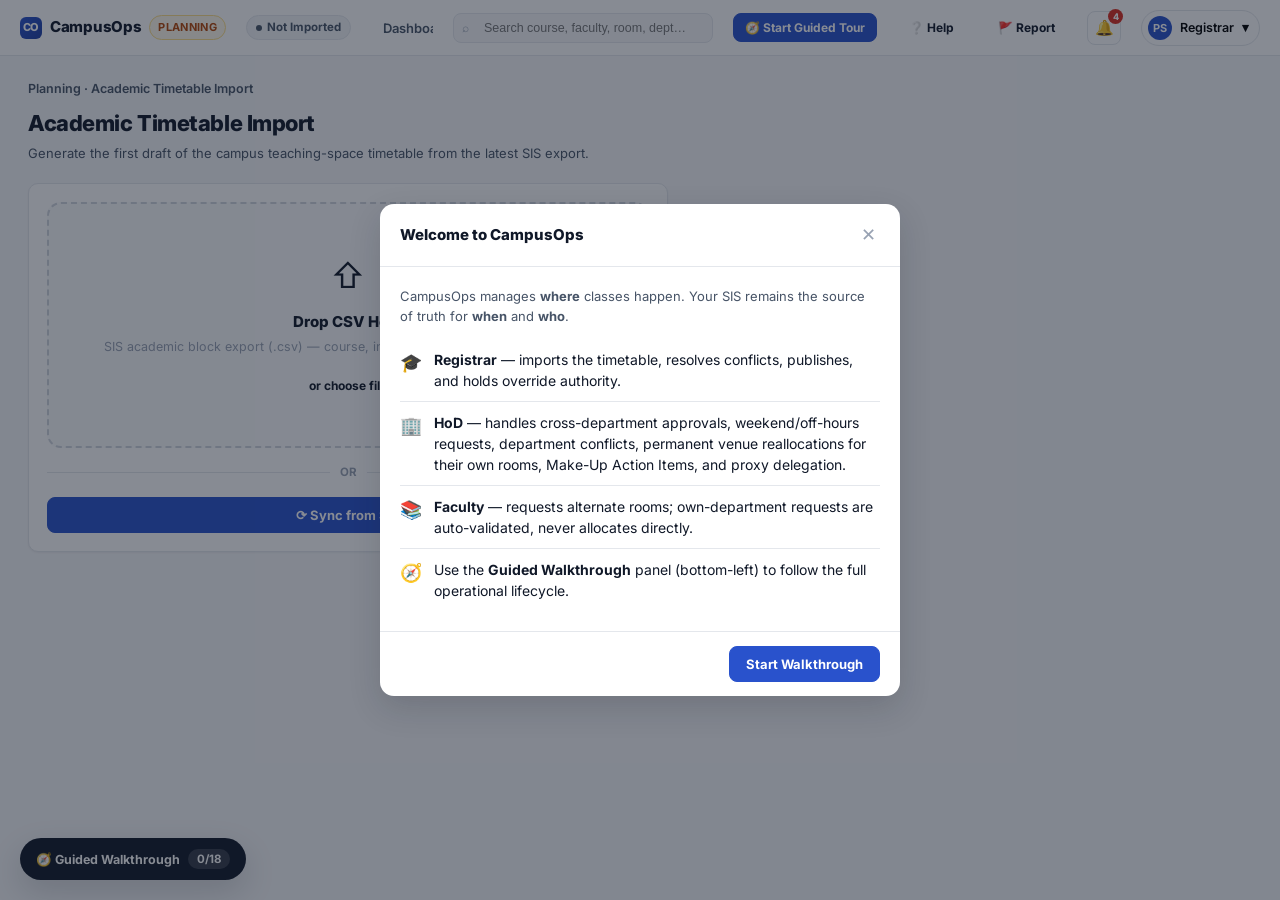
==== commit f51d24be: "Update CampusOps.html" ====
--- a/CampusOps.html
+++ b/CampusOps.html
@@ -473,6 +473,17 @@
 const FACULTY_HOME_DEPT = 'Mechanical Engineering'; // demo faculty persona's home department
 const HOD_DEPT = 'Mechanical Engineering';           // demo HoD persona's department
 
+/* Make-Up Action Items — auto-generated on the owning HoD's dashboard whenever a Force Cancel
+   (or a BR2 Hardware Failure Cascade) displaces one of their department's classes, so the HoD
+   can find the displaced faculty a new room without hunting through the Conflict Inbox. */
+let MAKEUP_ITEMS = [
+  {id:'mk1', dept:'Mechanical Engineering', faculty:'Dr Iyer', course:'ME401', roomId:'A103', sessionId:'ME401',
+   reason:'Hall A103 forced Offline_Maintenance — Electrical Failure (BR2 Hardware Failure Cascade)', status:'open'},
+];
+function createMakeupItem(dept, faculty, course, reason, sessionId, roomId){
+  MAKEUP_ITEMS.push({id:'mk'+Math.random().toString(36).slice(2,6), dept, faculty, course, reason, sessionId:sessionId||null, roomId:roomId||null, status:'open'});
+}
+
 let REQUESTS = [
   // Extra class tied to ME302 — Dr Iyer (Mechanical) needs a one-off weekend lab session for the same course,
   // requesting Management's Hall B101 — awaiting Home HoD recommendation. sessionId links it back to ME302
@@ -493,6 +504,7 @@
   conflicts: JSON.parse(JSON.stringify(CONFLICTS)),
   requests: JSON.parse(JSON.stringify(REQUESTS)),
   timetableMeta: JSON.parse(JSON.stringify(TIMETABLE_META)),
+  makeupItems: JSON.parse(JSON.stringify(MAKEUP_ITEMS)),
 };
 
 let AUDIT_LOG = [];
@@ -599,6 +611,13 @@
 function personaLabel(p){
   return {registrar:'Registrar', hod:'Dept. Head (HoD)', faculty:'Faculty'}[p];
 }
+/* Permanent Venue Reallocations: Registrar can edit any published allocation; a HoD is an
+   "authorised user" only for venues owned by their own department (Section 5 — Ownership). */
+function canEditRoom(r){
+  if(state.persona==='registrar') return true;
+  if(state.persona==='hod') return !!r && r.dept===HOD_DEPT;
+  return false;
+}
 function personaSub(p){
   return {registrar:'Priya Sharma · Global Approver', hod:'Dr. Arvind Menon · Mech. Engg.', faculty:'Dr. Priya Iyer · Mech. Engg.'}[p];
 }
@@ -629,6 +648,7 @@
   if(state.persona==='hod'){
     return `
       <button class="${state.screen==='hodDashboard'?'active':''}" onclick="go('hodDashboard')">Department Dashboard</button>
+      <button class="${state.screen==='masterTimetable'?'active':''}" onclick="go('masterTimetable')">Master Timetable</button>
       <button class="${state.screen==='approvals'?'active':''}" onclick="go('approvals')">Approvals</button>
     `;
   }
@@ -644,13 +664,20 @@
   go(id);
 }
 
+/* Universal Search is Approver-exclusive (Section 4) — both the Registrar and
+   HoD are approvers, so it's available to either. Standard Users (Faculty) never
+   get it, per the "Restricted Access" rule. Destinations are safe for either
+   approver persona: rooms/buildings open their read/ops view, and a course/
+   faculty match jumps straight into the Master Timetable filtered to that
+   class — exactly how a HoD tracks down "where a faculty member's class has
+   been moved" without needing registrar-only screens. */
 function renderSearch(){
-  if(state.persona!=='registrar') return '';
+  if(state.persona==='faculty') return '';
   const q = state.searchQuery.trim().toLowerCase();
   let results = [];
   if(q){
     Object.values(ROOMS).forEach(r=>{ if(r.name.toLowerCase().includes(q)||r.id.toLowerCase().includes(q)) results.push({type:'Venue',label:r.name,go:()=>go('roomOps',{focusRoomId:r.id,focusBuildingId:r.building,mode:'operations'})}); });
-    SESSIONS.forEach(s=>{ if(s.course.toLowerCase().includes(q)||s.faculty.toLowerCase().includes(q)) results.push({type:'Course',label:`${s.course} — ${s.faculty}`,go:()=>go(state.mode==='planning'?'timetable':'conflictInbox')}); });
+    SESSIONS.forEach(s=>{ if(s.course.toLowerCase().includes(q)||s.faculty.toLowerCase().includes(q)) results.push({type:'Course',label:`${s.course} — ${s.faculty}`,go:()=>go('masterTimetable',{mtFilters:{dept:'',building:'',room:s.venue||'',faculty:s.faculty,course:''}})}); });
     BUILDINGS.forEach(b=>{ if(b.name.toLowerCase().includes(q)) results.push({type:'Building',label:b.name,go:()=>go('buildingOps',{focusBuildingId:b.id,mode:'operations'})}); });
     results = results.slice(0,7);
   }
@@ -675,7 +702,7 @@
   const q = state.searchQuery.trim().toLowerCase();
   let results = [];
   Object.values(ROOMS).forEach(r=>{ if(r.name.toLowerCase().includes(q)||r.id.toLowerCase().includes(q)) results.push(()=>go('roomOps',{focusRoomId:r.id,focusBuildingId:r.building,mode:'operations'})); });
-  SESSIONS.forEach(s=>{ if(s.course.toLowerCase().includes(q)||s.faculty.toLowerCase().includes(q)) results.push(()=>go(state.mode==='planning'?'timetable':'conflictInbox')); });
+  SESSIONS.forEach(s=>{ if(s.course.toLowerCase().includes(q)||s.faculty.toLowerCase().includes(q)) results.push(()=>go('masterTimetable',{mtFilters:{dept:'',building:'',room:s.venue||'',faculty:s.faculty,course:''}})); });
   BUILDINGS.forEach(b=>{ if(b.name.toLowerCase().includes(q)) results.push(()=>go('buildingOps',{focusBuildingId:b.id,mode:'operations'})); });
   if(results[i]) results[i]();
   state.searchQuery=''; state.searchOpen=false;
@@ -951,7 +978,7 @@
 }
 
 function screenMasterTimetable(){
-  const canEdit = state.persona==='registrar';
+  const canEdit = state.persona==='registrar' || state.persona==='hod';
   const sessions = mtFilteredSessions();
   const days = state.mtView==='daily' ? [state.mtDay] : DAYS;
   const f = state.mtFilters;
@@ -1149,6 +1176,54 @@
             <button class="btn primary" ${!m.targetRoomId?'disabled':''} onclick="runEditAllocation()">Run Validation</button>
           ` : (m.stage==='done'||m.stage==='failed') ? `
             <button class="btn primary" onclick="state.modal=null; render();">Close</button>
+          ` : `<span style="font-size:12px;color:var(--text-3);">Running…</span>`}
+        </div>
+      </div>
+    </div>`;
+  }
+  if(state.modal.type==='makeupAssign'){
+    const m = state.modal;
+    const item = MAKEUP_ITEMS.find(x=>x.id===m.itemId);
+    const session = item ? SESSIONS.find(s=>s.id===item.sessionId) : null;
+    if(!item || !session){ state.modal=null; return ''; }
+    const options = makeupAssignOptions(session);
+    const pipeSteps = ['Availability Check','Save'];
+    return `
+    <div class="modal-backdrop" onmousedown="if(event.target===this && '${m.stage}'!=='validating'){state.modal=null; render();}">
+      <div class="modal">
+        <div class="modal-head"><h3>Make-Up Action Item</h3><button class="close-x" onclick="state.modal=null; render();">✕</button></div>
+        <div class="modal-body">
+          <div class="conflict-title" style="margin-bottom:2px;">${esc(session.course)} — ${esc(item.faculty)}</div>
+          <div class="conflict-sub" style="margin-bottom:16px;">${esc(item.reason)}</div>
+
+          ${m.stage==='pick' ? `
+            <div class="field"><label>New Venue</label>
+              <select onchange="state.modal.targetRoomId=this.value; render();">
+                <option value="">Select a room…</option>
+                ${options.map(r=>`<option value="${r.id}" ${m.targetRoomId===r.id?'selected':''}>${r.name} (Capacity ${r.capacity})</option>`).join('')}
+              </select>
+            </div>
+            ${!options.length?`<div class="banner amber" style="margin-top:4px;">No eligible available rooms right now — try again shortly or escalate via the Conflict Inbox.</div>`:''}
+          ` : `
+            <div style="margin-top:6px;">
+              ${pipeSteps.map((s,i)=>`
+                <div class="pipe-item ${i<m.pipe || m.stage==='done' || m.stage==='failed'?'done':''} ${i===m.pipe && m.stage==='validating'?'spin':''}">
+                  <span class="ic">${i<m.pipe || m.stage==='done' || m.stage==='failed'?'✓':''}</span> ${s}
+                </div>`).join('')}
+            </div>
+            ${m.stage==='done'?`<div class="banner green" style="margin-top:12px;">✓ ${session.course} reassigned to ${ROOMS[m.targetRoomId].name}. Make-up item resolved.</div>`:''}
+            ${m.stage==='failed'?`<div class="banner red" style="margin-top:12px;">✕ That room is no longer available — pick another.</div>`:''}
+          `}
+        </div>
+        <div class="modal-foot">
+          ${m.stage==='pick' ? `
+            <button class="btn ghost" onclick="state.modal=null; render();">Cancel</button>
+            <button class="btn primary" ${!m.targetRoomId?'disabled':''} onclick="runMakeupAssign()">Assign Room</button>
+          ` : (m.stage==='done') ? `
+            <button class="btn primary" onclick="state.modal=null; render();">Close</button>
+          ` : (m.stage==='failed') ? `
+            <button class="btn ghost" onclick="state.modal=null; render();">Close</button>
+            <button class="btn primary" onclick="state.modal.stage='pick'; state.modal.targetRoomId=''; render();">Try Another Room</button>
           ` : `<span style="font-size:12px;color:var(--text-3);">Running…</span>`}
         </div>
       </div>
@@ -1201,7 +1276,7 @@
         <div class="modal-body">
           <p style="color:var(--text-2);font-size:13px;margin-top:0;">CampusOps manages <b>where</b> classes happen. Your SIS remains the source of truth for <b>when</b> and <b>who</b>.</p>
           <div class="onboard-tip"><span class="ic">🎓</span><div><b>Registrar</b> — imports the timetable, resolves conflicts, publishes/archives, and holds override authority.</div></div>
-          <div class="onboard-tip"><span class="ic">🏢</span><div><b>HoD</b> — handles only cross-department recommendations/approvals, weekend & off-hours requests, and department conflicts. Own-department, business-hours requests are auto-approved by the system.</div></div>
+          <div class="onboard-tip"><span class="ic">🏢</span><div><b>HoD</b> — recommends/approves cross-department requests, approves weekend & off-hours requests, triages department conflicts, and can permanently edit venue allocations for their own department's rooms in the Published timetable. Force Cancels affecting their department auto-generate a Make-Up Action Item on their dashboard. Own-department, business-hours requests are auto-approved by the system.</div></div>
           <div class="onboard-tip"><span class="ic">📚</span><div><b>Faculty</b> — requests alternate rooms by selecting one from the eligible list. Own-department requests are auto-validated; cross-department and common-facility requests route for approval.</div></div>
           <div class="onboard-tip"><span class="ic">🧭</span><div>Use the <b>Guided Walkthrough</b> panel (bottom-left) to follow the full operational lifecycle.</div></div>
         </div>
@@ -1297,7 +1372,9 @@
           if(oldRoomId && ROOMS[oldRoomId]) ROOMS[oldRoomId].status='Available';
           session.venue = targetRoom.id;
           targetRoom.status='Occupied';
-          logAudit(`${session.course} allocation edited — venue changed to ${targetRoom.name}. Course timings unchanged.`);
+          const editorLabel = state.persona==='hod' ? `${HOD_DEPT} HoD (Permanent Reallocation)` : 'Registrar';
+          logAudit(`${session.course} allocation edited by ${editorLabel} — venue changed to ${targetRoom.name}. Course timings unchanged.`);
+          if(MAKEUP_ITEMS){ const mi = MAKEUP_ITEMS.find(x=>x.sessionId===session.id && x.status==='open'); if(mi) mi.status='resolved'; }
           toast('Master Timetable Updated — allocation saved.', '✓');
           m.stage='done';
         } else {
@@ -1312,6 +1389,58 @@
       render();
       tick();
     }, 500);
+  };
+  tick();
+}
+
+/* ---------------- MAKE-UP ACTION ITEM — HoD FINDS A NEW ROOM FOR A DISPLACED CLASS ---------------- */
+
+function openMakeupAssign(id){
+  const item = MAKEUP_ITEMS.find(x=>x.id===id);
+  if(!item){ toast('Make-up item not found.', 'ℹ'); return; }
+  if(!item.sessionId || !SESSIONS.find(s=>s.id===item.sessionId)){
+    toast('This action item has no linked session to reassign — resolve manually via the Conflict Inbox.', 'ℹ');
+    return;
+  }
+  state.modal = {type:'makeupAssign', itemId:id, targetRoomId:'', stage:'pick', pipe:0};
+  render();
+}
+function makeupAssignOptions(session){
+  return Object.values(ROOMS).filter(r=>r.status==='Available' && r.capacity>=session.students);
+}
+function runMakeupAssign(){
+  const m = state.modal;
+  const item = MAKEUP_ITEMS.find(x=>x.id===m.itemId);
+  const session = item ? SESSIONS.find(s=>s.id===item.sessionId) : null;
+  const targetRoom = ROOMS[m.targetRoomId];
+  if(!item || !session || !targetRoom) return;
+  m.stage='validating'; m.pipe=0;
+  render();
+  const steps=2; // Availability Check -> Save
+  const tick=()=>{
+    setTimeout(()=>{
+      m.pipe++;
+      if(m.pipe>=steps){
+        const success = targetRoom.status==='Available';
+        if(success){
+          session.venue = targetRoom.id;
+          session.status = 'Assigned';
+          targetRoom.status = 'Occupied';
+          item.status = 'resolved';
+          logAudit(`Make-Up Action Item resolved by ${HOD_DEPT} HoD — ${session.course} (${item.faculty}) reassigned to ${targetRoom.name}. Faculty notified.`);
+          toast(`Make-up room assigned — ${session.course} moved to ${targetRoom.name}.`, '✓');
+          m.stage='done';
+        } else {
+          logAudit(`Make-Up Action Item — ${session.course} reassignment to ${targetRoom.name} failed validation.`);
+          toast('That room is no longer available — pick another.', '⚠');
+          m.stage='failed';
+        }
+        render();
+        return;
+      }
+      render();
+      tick();
+    }, 450);
   };
   tick();
 }
@@ -1482,7 +1611,7 @@
   const suggestions = Object.values(ROOMS).filter(x=>x.status==='Available' && x.id!==r.id).slice(0,2);
   return `
   <div class="crumbs"><a onclick="go('registrarDashboard')">Operations</a> / <a onclick="go('buildingOps',{focusBuildingId:'${r.building}'})">${BUILDINGS.find(b=>b.id===r.building)?BUILDINGS.find(b=>b.id===r.building).name:'Common Facilities'}</a> / <span class="cur">${r.name}</span></div>
-  <div class="page-head"><div><h1 class="page-title">${r.name}</h1><p class="page-sub">${r.ownership==='COMMON'?'Common Facility':r.ownership==='PREMIUM'?'Premium Space':'Department-owned teaching space'}</p></div><div style="display:flex;gap:8px;align-items:center;">${ownershipBadge(r)}${statusChip(r.status)}<button class="btn sm" onclick="go('masterTimetable',{mtFilters:{...state.mtFilters, room:'${r.id}'}})">View in Master Timetable</button>${state.persona==='registrar'?`<button class="btn sm primary" onclick="openEditAllocation('${r.id}')">Edit Allocation</button>`:''}</div></div>
+  <div class="page-head"><div><h1 class="page-title">${r.name}</h1><p class="page-sub">${r.ownership==='COMMON'?'Common Facility':r.ownership==='PREMIUM'?'Premium Space':'Department-owned teaching space'}</p></div><div style="display:flex;gap:8px;align-items:center;">${ownershipBadge(r)}${statusChip(r.status)}<button class="btn sm" onclick="go('masterTimetable',{mtFilters:{...state.mtFilters, room:'${r.id}'}})">View in Master Timetable</button>${canEditRoom(r)?`<button class="btn sm primary" onclick="openEditAllocation('${r.id}')">Edit Allocation</button>`:''}</div></div>
 
   ${(r.status==='Offline'||r.status==='Maintenance') ? `<div class="banner red">⚠ This room was marked <b>&nbsp;${r.status==='Offline'?'Offline_Maintenance':'Maintenance'}&nbsp;</b> — all future bookings were automatically cancelled and routed here for reallocation (BR2 · Hardware Failure Cascade).</div>` : ''}
   ${r.status==='Reserved' && r.allocatedTo ? `<div class="banner blue">🔒 Locked for ${esc(r.allocatedTo)} — ${esc(r.allocatedCourse||'ad-hoc booking')}.</div>` : ''}
@@ -1545,6 +1674,7 @@
   const recommendPending = REQUESTS.filter(r=>r.status==='pending_recommendation' && r.homeDept===dept);
   const ownershipPending = REQUESTS.filter(r=>r.status==='pending_owning_hod' && r.owningDept===dept);
   const deptConflicts = CONFLICTS.filter(c=>c.status==='open' && c.sessionId && SESSIONS.find(s=>s.id===c.sessionId)?.dept===dept);
+  const deptMakeupItems = MAKEUP_ITEMS.filter(mi=>mi.dept===dept && mi.status==='open');
   const totalPending = offHoursPending.length + recommendPending.length + ownershipPending.length;
   return `
   <div class="crumbs"><span class="cur">Department Dashboard · ${dept}</span></div>
@@ -1552,7 +1682,7 @@
 
   <div class="grid cols-4">
     <div class="card stat-card"><div class="stat-label">Pending Requests</div><div class="stat-value amber">${totalPending}</div></div>
-    <div class="card stat-card"><div class="stat-label">Labs Occupied</div><div class="stat-value">2/2</div></div>
+    <div class="card stat-card"><div class="stat-label">Make-Up Action Items</div><div class="stat-value ${deptMakeupItems.length?'red':'green'}">${deptMakeupItems.length}</div></div>
     <div class="card stat-card"><div class="stat-label">Offline Rooms</div><div class="stat-value red">1</div><div class="stat-foot">Hall A103</div></div>
     <div class="card stat-card"><div class="stat-label">Weekend Requests</div><div class="stat-value">${REQUESTS.filter(r=>r.course.includes('Weekend')).length}</div></div>
   </div>
@@ -1569,6 +1699,20 @@
   </div>
 
   <div class="banner blue" style="margin-top:6px;">Own-department requests during business hours are auto-validated by the system and do not require HoD approval.</div>
+
+  <div class="section-title">Make-Up Action Items <span class="hint">Auto-generated when a Force Cancel or hardware failure displaces one of your department's classes</span></div>
+  <div class="table-wrap">
+    ${deptMakeupItems.length? deptMakeupItems.map(mi=>`
+      <div class="conflict-item">
+        <span class="pri P1">P1</span>
+        <div class="conflict-main">
+          <div class="conflict-title">${esc(mi.course)} <span class="chip amber">Needs Make-Up Room</span></div>
+          <div class="conflict-sub">${esc(mi.faculty)} · ${dept}</div>
+          <div class="conflict-sub">${esc(mi.reason)}</div>
+        </div>
+        <button class="btn sm primary" onclick="openMakeupAssign('${mi.id}')">Find New Room</button>
+      </div>`).join('') : `<div class="empty" style="padding:24px;">No open make-up action items for ${dept}.</div>`}
+  </div>
 
   <div class="section-title">Department Conflicts <span class="hint">Open conflicts affecting ${dept} sessions</span></div>
   <div class="table-wrap">
@@ -2321,6 +2465,7 @@
         state.forceCancelStage=3;
         ROOMS.AUD.status='Available';
         CONFLICTS.push({id:'c'+Math.random().toString(36).slice(2,6),priority:'P1',title:'MGT — Annual Seminar',subtitle:'Displaced by Force Cancel · needs reallocation',type:'no_room',action:'Resolve',status:'open'});
+        createMakeupItem('Management', 'Dept. of Management (Annual Seminar)', 'MGT — Annual Seminar', `Main Auditorium force-cancelled by Registrar. Reason: "${state.forceCancelReason}"`, null, 'AUD');
         logAudit(`Force Cancel executed on Main Auditorium. Reason: "${state.forceCancelReason}"`);
         toast('Force Cancel executed — audit log updated.', '⚡');
         markWt('forceCancel'); markWt('observed');
@@ -2356,7 +2501,7 @@
       <div class="modal-body">
         <p style="color:var(--text-2);font-size:13px;margin-top:0;">CampusOps manages <b>where</b> classes happen. Your SIS remains the source of truth for <b>when</b> and <b>who</b>.</p>
         <div class="onboard-tip"><span class="ic">🎓</span><div><b>Registrar</b> — imports the timetable, resolves conflicts, publishes, and holds override authority.</div></div>
-        <div class="onboard-tip"><span class="ic">🏢</span><div><b>HoD</b> — handles cross-department approvals, weekend/off-hours requests, department conflicts, and proxy delegation.</div></div>
+        <div class="onboard-tip"><span class="ic">🏢</span><div><b>HoD</b> — handles cross-department approvals, weekend/off-hours requests, department conflicts, permanent venue reallocations for their own rooms, Make-Up Action Items, and proxy delegation.</div></div>
         <div class="onboard-tip"><span class="ic">📚</span><div><b>Faculty</b> — requests alternate rooms; own-department requests are auto-validated, never allocates directly.</div></div>
         <div class="onboard-tip"><span class="ic">🧭</span><div>Use the <b>Guided Walkthrough</b> panel (bottom-left) to follow the full operational lifecycle.</div></div>
       </div>
@@ -2412,6 +2557,7 @@
   CONFLICTS = JSON.parse(JSON.stringify(TOUR_SNAPSHOT.conflicts));
   REQUESTS = JSON.parse(JSON.stringify(TOUR_SNAPSHOT.requests));
   Object.assign(TIMETABLE_META, JSON.parse(JSON.stringify(TOUR_SNAPSHOT.timetableMeta)));
+  MAKEUP_ITEMS = JSON.parse(JSON.stringify(TOUR_SNAPSHOT.makeupItems));
   Object.keys(wtFlags).forEach(k=>delete wtFlags[k]);
   AUDIT_LOG.length = 0;
 
